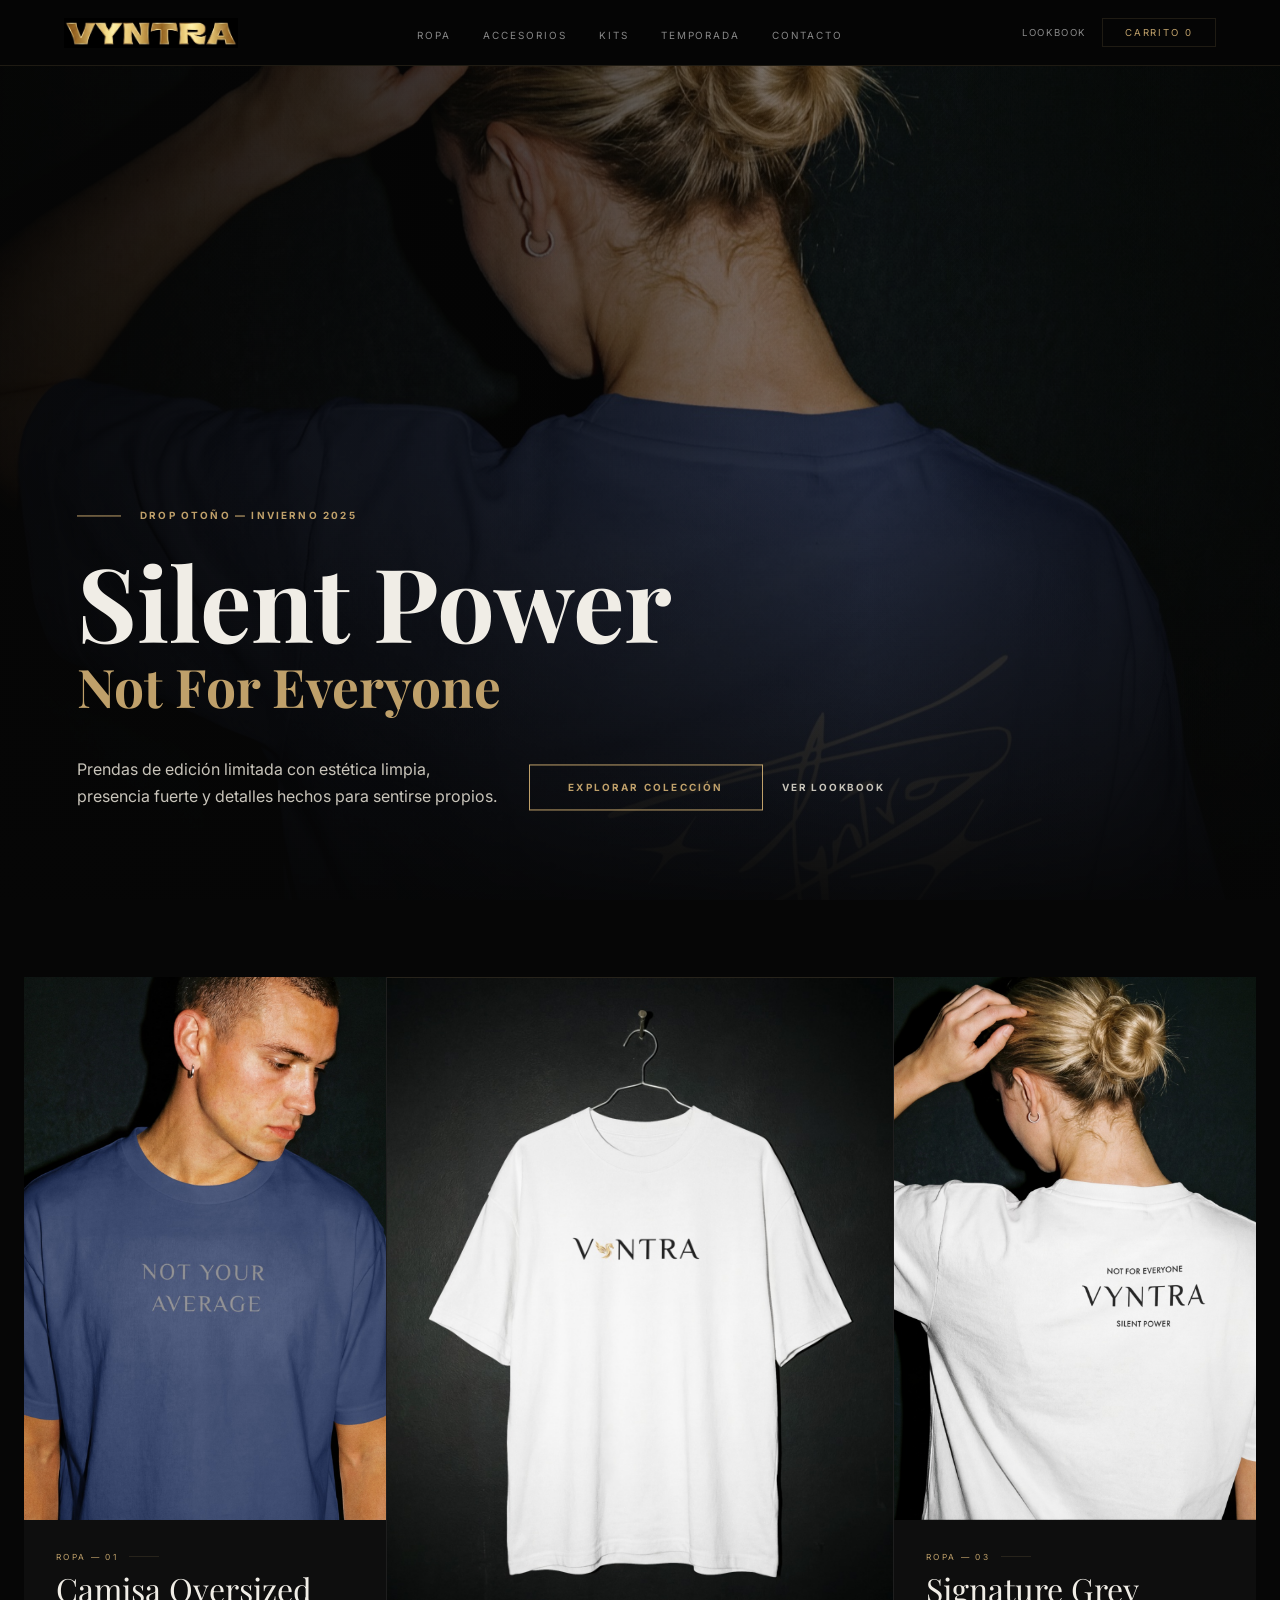
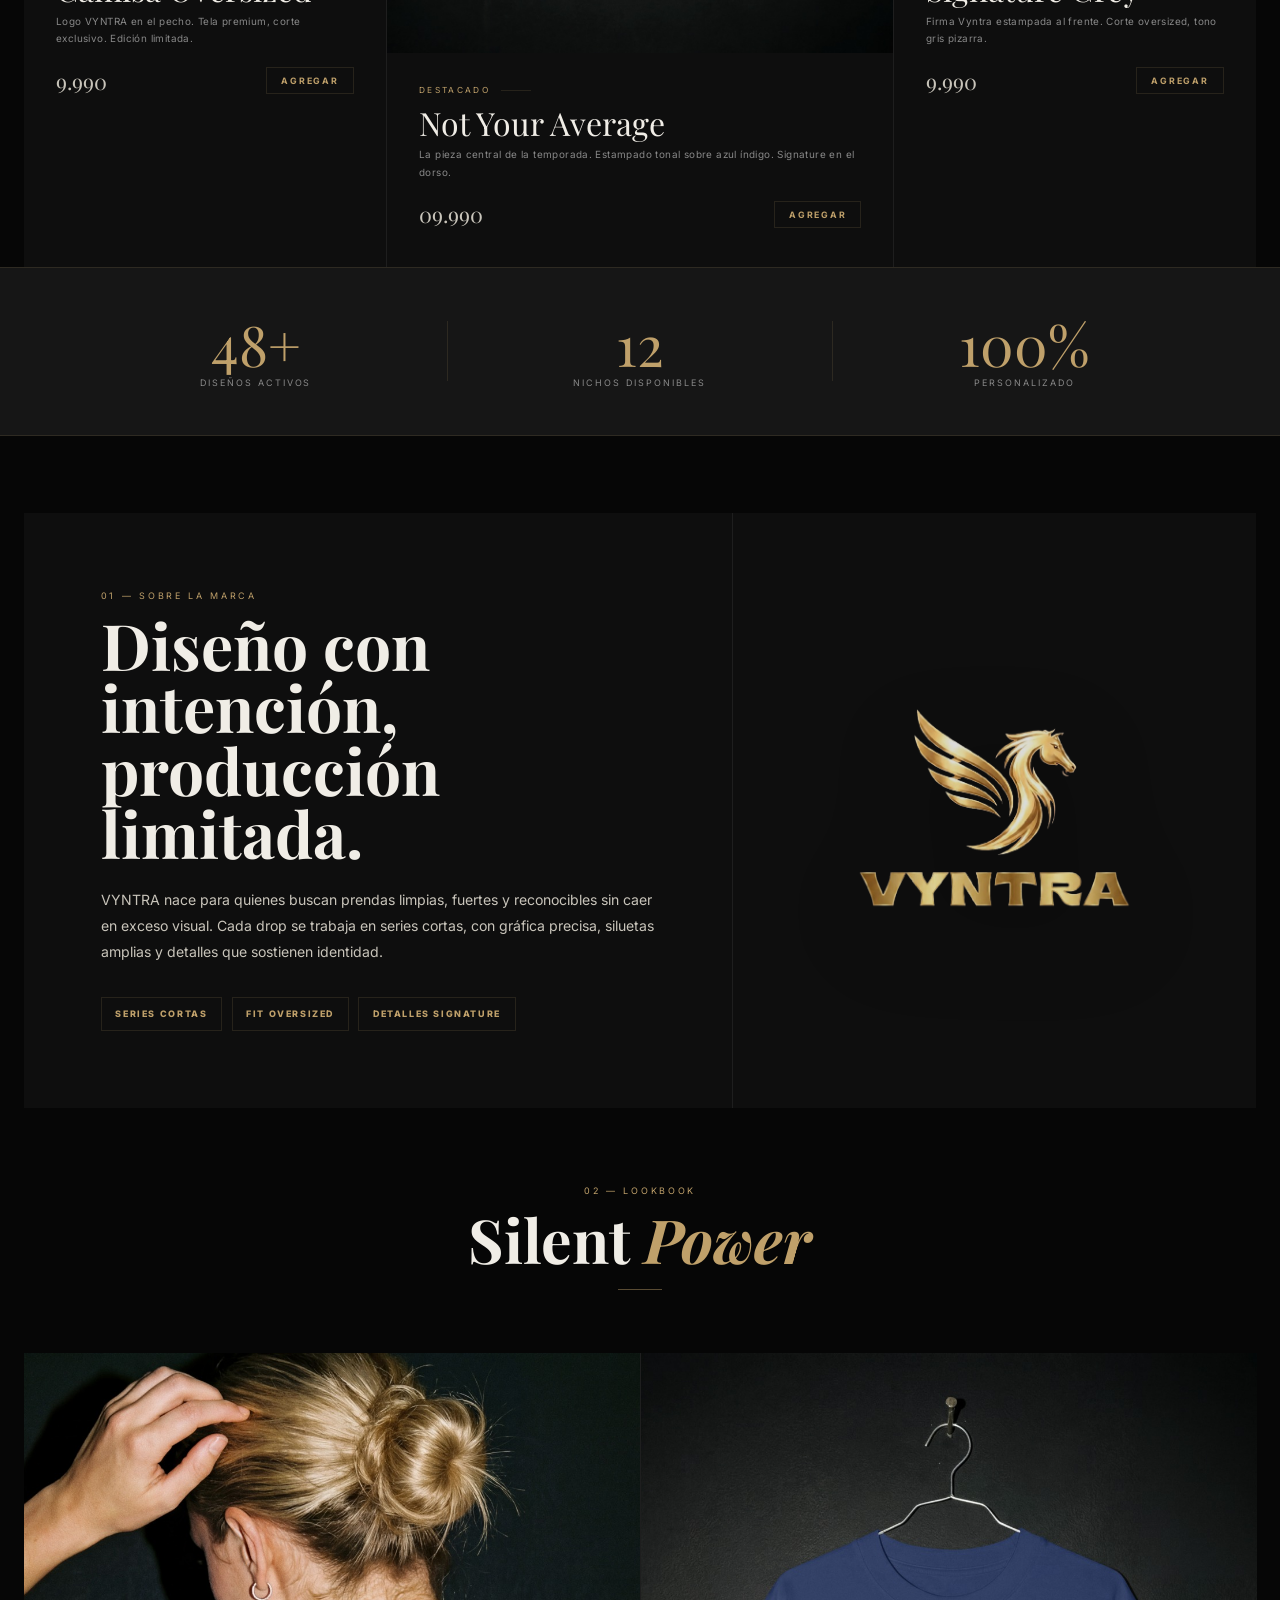
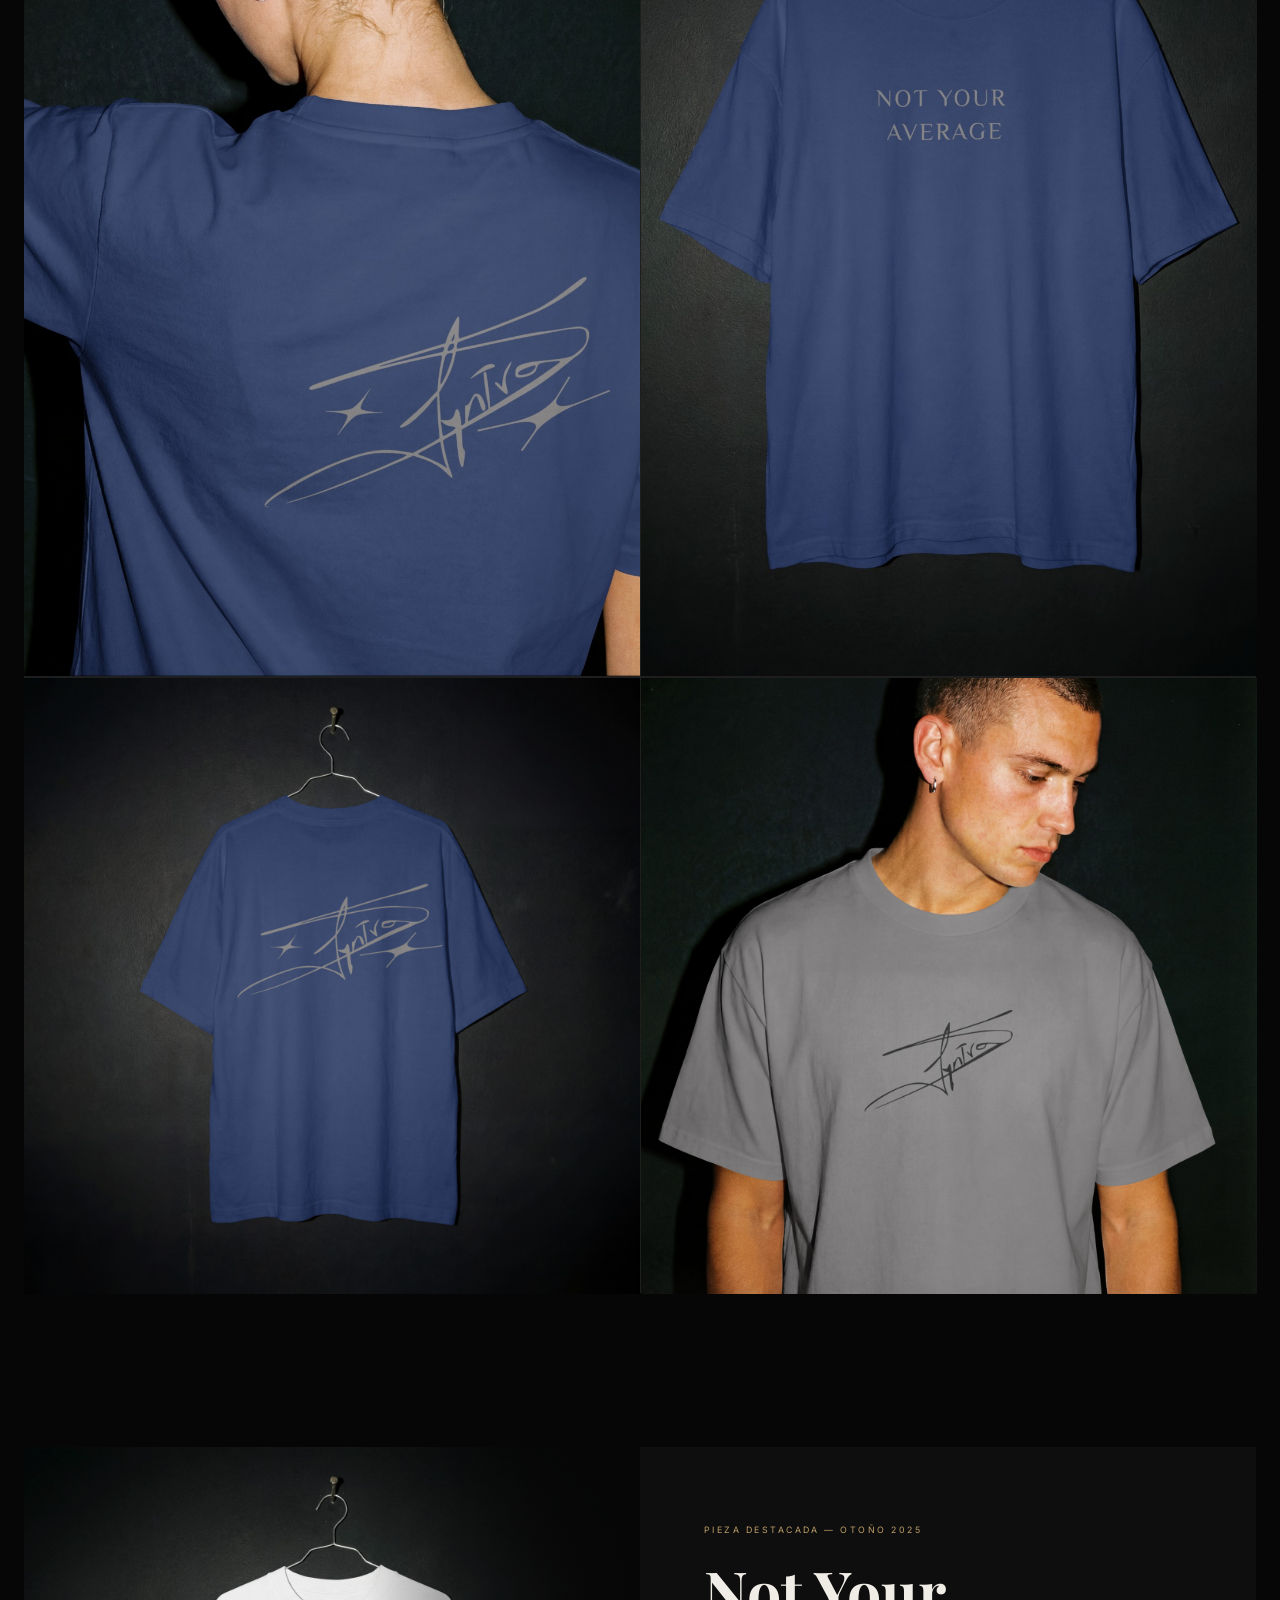
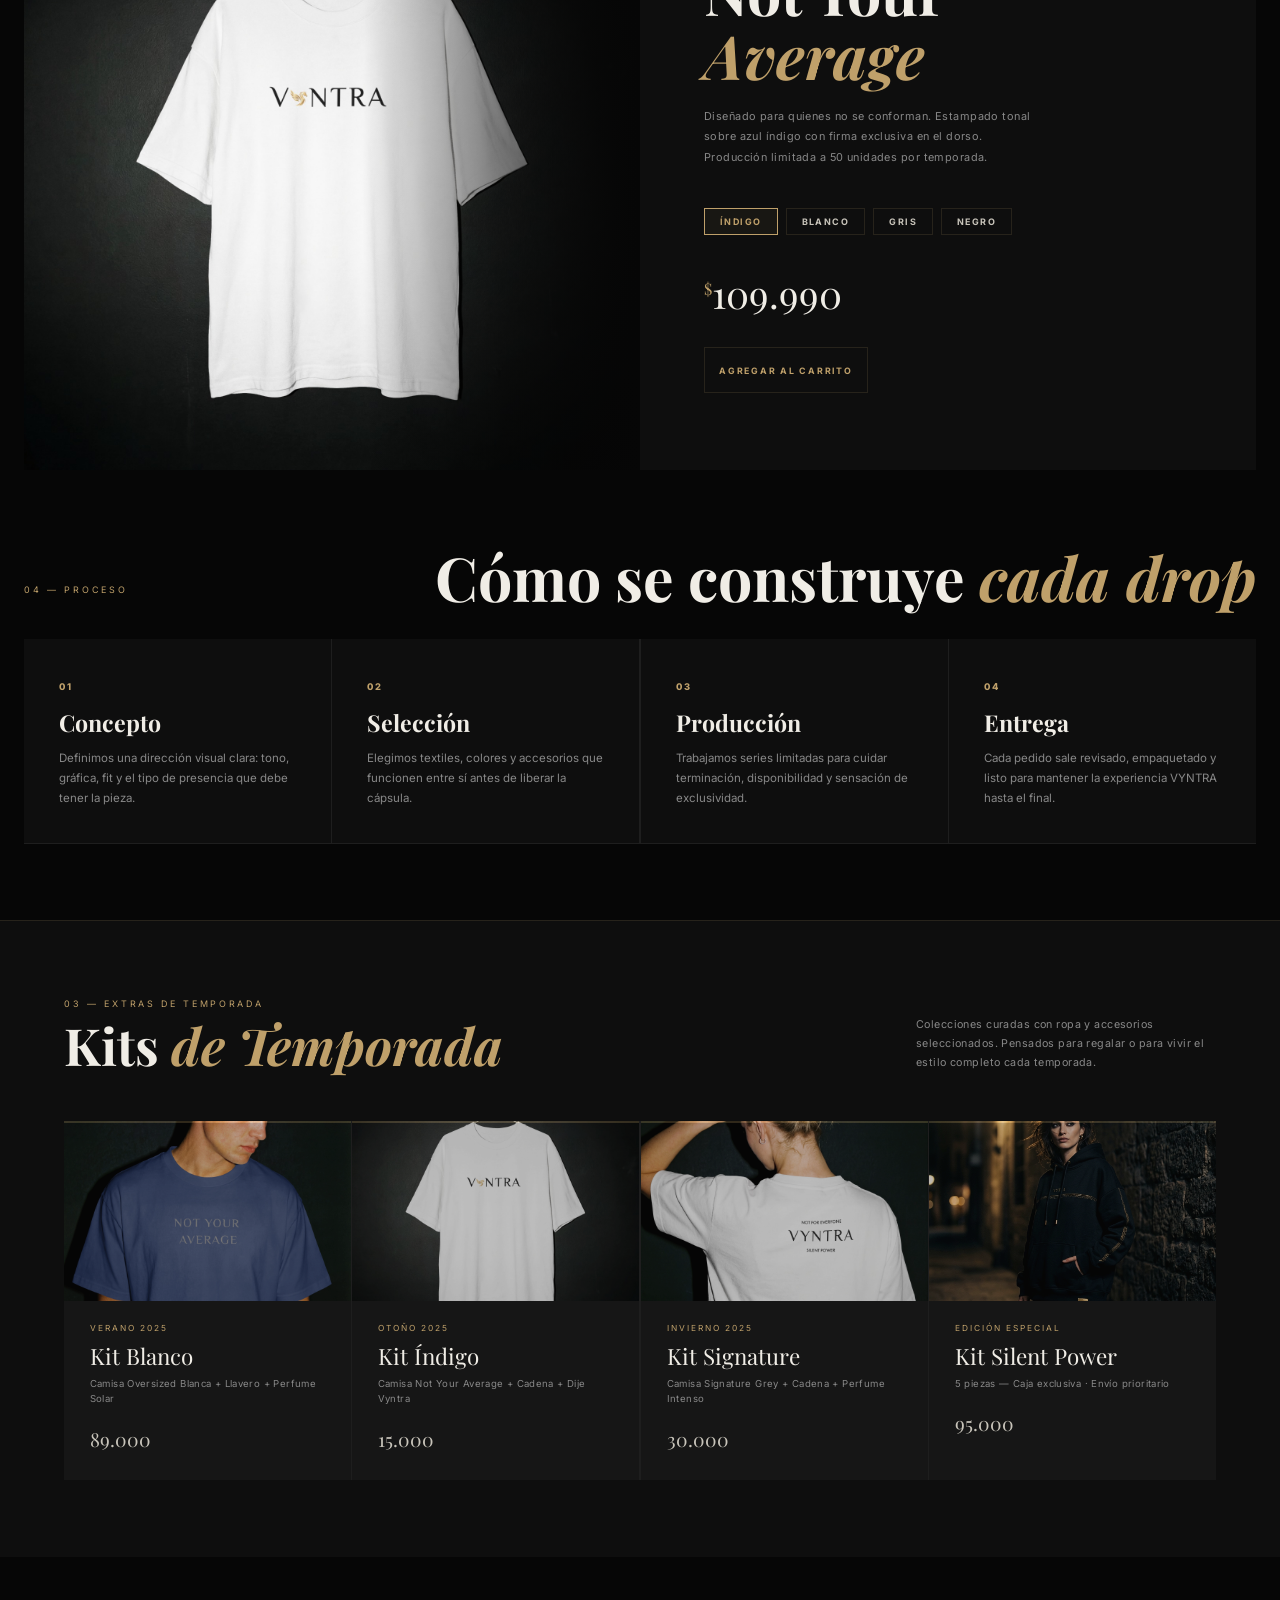
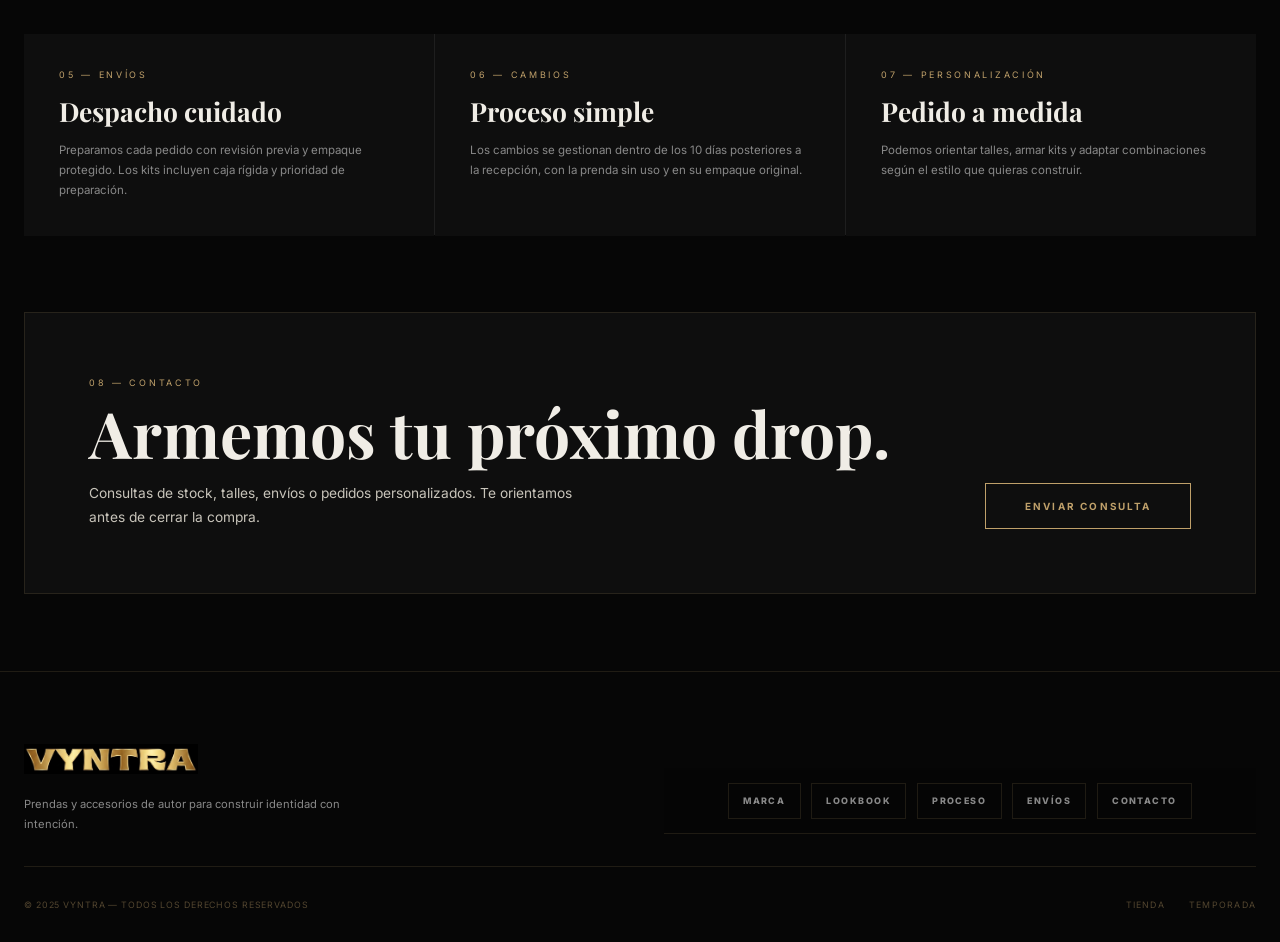
==== index.html @ 156c8008 "Update index.html" ====
<!DOCTYPE html>
<html lang="es">
<head>
<meta charset="UTF-8">
<meta name="viewport" content="width=device-width, initial-scale=1.0">
<title>VYNTRA — Silent Power</title>
<link href="https://fonts.googleapis.com/css2?family=Inter:wght@400;500;600;700;800&family=Playfair+Display:wght@600;700;800&display=swap" rel="stylesheet">
<link rel="stylesheet" href="css/vyntra_noir.css">
</head>
<body>

<nav>
  <a class="logo-wrap" href="index.html" aria-label="Inicio VYNTRA">
    <img class="logo-img" src="images/logoprincipaltexto.png" alt="VYNTRA">
  </a>
  <ul class="nav-center">
    <li><a href="ropa.html">Ropa</a></li>
    <li><a href="accesorios.html">Accesorios</a></li>
    <li><a href="kits.html">Kits</a></li>
    <li><a href="temporada.html">Temporada</a></li>
    <li><a href="contacto.html">Contacto</a></li>
  </ul>
  <div class="nav-end">
    <a class="nav-icon" href="temporada.html#lookbook">Lookbook</a>
    <button class="nav-cta" type="button">Carrito <span class="cart-count">0</span></button>
    <button class="nav-ham" type="button" aria-label="Abrir menú" aria-controls="menu-mobile" aria-expanded="false">☰</button>
  </div>
</nav>
<div class="mob" id="menu-mobile">
  <a href="ropa.html">Ropa</a><a href="accesorios.html">Accesorios</a><a href="kits.html">Kits</a><a href="temporada.html">Temporada</a><a href="contacto.html">Contacto</a>
</div>

<!-- HERO -->
<section class="hero">
  <div class="hero-bg">
    <img src="images/WhatsApp Image 2026-05-29 at 10.07.06 (1).jpeg" alt="Remera VYNTRA Silent Power">
  </div>
  <div class="hero-content">
    <div class="hero-eyebrow">
      <div class="eyebrow-line"></div>
      <span class="eyebrow-text">Drop Otoño — Invierno 2025</span>
    </div>
    <h1 class="hero-h1">
      <span>Silent Power</span>
      <span class="gold">Not For Everyone</span>
    </h1>
    <div class="hero-row">
      <p class="hero-desc">Prendas de edición limitada con estética limpia, presencia fuerte y detalles hechos para sentirse propios.</p>
      <div class="hero-actions">
        <a class="btn-outline-g" href="ropa.html">Explorar colección</a>
        <a class="btn-ghost" href="temporada.html#lookbook">Ver lookbook</a>
      </div>
    </div>
  </div>
</section>

<!-- PRODUCTS -->
<div class="product-row" id="ropa">
  <div class="prod">
    <div class="prod-img"><img src="images/WhatsApp Image 2026-05-29 at 10.07.05.jpeg" alt="Camisa Oversized Blanca"></div>
    <div class="prod-body">
      <div class="prod-tag">Ropa — 01</div>
      <div class="prod-name">Camisa Oversized</div>
      <div class="prod-desc">Logo VYNTRA en el pecho. Tela premium, corte exclusivo. Edición limitada.</div>
      <div class="prod-bottom">
        <span class="prod-price">9.990</span>
        <button class="prod-add" type="button">Agregar</button>
      </div>
    </div>
  </div>
  <div class="prod prod-feat">
    <div class="prod-img"><img src="images/WhatsApp Image 2026-05-29 at 10.07.05 (1).jpeg" alt="Not Your Average"></div>
    <div class="prod-body">
      <div class="prod-tag">Destacado</div>
      <div class="prod-name">Not Your Average</div>
      <div class="prod-desc">La pieza central de la temporada. Estampado tonal sobre azul índigo. Signature en el dorso.</div>
      <div class="prod-bottom">
        <span class="prod-price">09.990</span>
        <button class="prod-add" type="button">Agregar</button>
      </div>
    </div>
  </div>
  <div class="prod">
    <div class="prod-img"><img src="images/WhatsApp Image 2026-05-29 at 10.07.06.jpeg" alt="Signature Grey"></div>
    <div class="prod-body">
      <div class="prod-tag">Ropa — 03</div>
      <div class="prod-name">Signature Grey</div>
      <div class="prod-desc">Firma Vyntra estampada al frente. Corte oversized, tono gris pizarra.</div>
      <div class="prod-bottom">
        <span class="prod-price">9.990</span>
        <button class="prod-add" type="button">Agregar</button>
      </div>
    </div>
  </div>
</div>

<!-- STATS STRIP -->
<div class="strip">
  <div class="strip-item">
    <span class="strip-num">48+</span>
    <span class="strip-lbl">Diseños activos</span>
  </div>
  <div class="strip-div"></div>
  <div class="strip-item">
    <span class="strip-num">12</span>
    <span class="strip-lbl">Nichos disponibles</span>
  </div>
  <div class="strip-div"></div>
  <div class="strip-item">
    <span class="strip-num">100%</span>
    <span class="strip-lbl">Personalizado</span>
  </div>
</div>

<!-- BRAND STORY -->
<section class="brand-section" id="sobre">
  <div class="brand-copy">
    <span class="sec-tag">01 — Sobre la marca</span>
    <h2 class="brand-title">Diseño con intención, producción limitada.</h2>
    <p>VYNTRA nace para quienes buscan prendas limpias, fuertes y reconocibles sin caer en exceso visual. Cada drop se trabaja en series cortas, con gráfica precisa, siluetas amplias y detalles que sostienen identidad.</p>
    <div class="brand-points">
      <span>Series cortas</span>
      <span>Fit oversized</span>
      <span>Detalles signature</span>
    </div>
  </div>
  <div class="brand-image">
    <img src="images/logoprincipal.png" alt="Emblema VYNTRA">
  </div>
</section>

<!-- LOOKBOOK -->
<section class="lookbook" id="lookbook">
  <div class="sec-head">
    <span class="sec-tag">02 — Lookbook</span>
    <h2 class="sec-h2">Silent <em>Power</em></h2>
    <div class="sec-rule"></div>
  </div>
  <div class="lookbook-grid">
    <div class="lb-card tall">
      <img src="images/WhatsApp Image 2026-05-29 at 10.07.06 (1).jpeg" alt="Not Your Average lifestyle">
      <div class="lb-overlay"></div>
      <div class="lb-label"><span class="lb-label-text">Not Your Average</span></div>
    </div>
    <div class="lb-card tall">
      <img src="images/WhatsApp Image 2026-05-29 at 10.07.06 (2).jpeg" alt="Signature back">
      <div class="lb-overlay"></div>
      <div class="lb-label"><span class="lb-label-text">Signature Back</span></div>
    </div>
    <div class="lb-card square">
      <img src="images/WhatsApp Image 2026-05-29 at 10.07.06 (3).jpeg" alt="VYNTRA Silent Power">
      <div class="lb-overlay"></div>
      <div class="lb-label"><span class="lb-label-text">VYNTRA — Not For Everyone</span></div>
    </div>
    <div class="lb-card square">
      <img src="images/WhatsApp Image 2026-05-29 at 10.07.07.jpeg" alt="Signature hanger">
      <div class="lb-overlay"></div>
      <div class="lb-label"><span class="lb-label-text">Signature Drop</span></div>
    </div>
  </div>
</section>

<!-- EDITORIAL / FEATURED -->
<section class="editorial" id="destacado">
  <div class="editorial-img">
    <img src="images/WhatsApp Image 2026-05-29 at 10.07.05 (1).jpeg" alt="Not Your Average">
  </div>
  <div class="editorial-info">
    <div class="ed-overline">Pieza Destacada — Otoño 2025</div>
    <h2 class="ed-h2">Not Your<em>Average</em></h2>
    <p class="ed-body">Diseñado para quienes no se conforman. Estampado tonal sobre azul índigo con firma exclusiva en el dorso. Producción limitada a 50 unidades por temporada.</p>
    <div class="ed-options">
      <button class="ed-opt active" type="button">Índigo</button>
      <button class="ed-opt" type="button">Blanco</button>
      <button class="ed-opt" type="button">Gris</button>
      <button class="ed-opt" type="button">Negro</button>
    </div>
    <div class="ed-price"><sup>$</sup>109.990</div>
    <div style="display:flex;gap:1rem;flex-wrap:wrap;">
      <button class="btn-outline-g prod-add" type="button">Agregar al carrito</button>
    </div>
  </div>
</section>

<!-- PROCESS -->
<section class="process-section" id="proceso">
  <div class="process-head">
    <span class="sec-tag">04 — Proceso</span>
    <h2 class="sec-h2">Cómo se construye <em>cada drop</em></h2>
  </div>
  <div class="process-grid">
    <article>
      <span>01</span>
      <h3>Concepto</h3>
      <p>Definimos una dirección visual clara: tono, gráfica, fit y el tipo de presencia que debe tener la pieza.</p>
    </article>
    <article>
      <span>02</span>
      <h3>Selección</h3>
      <p>Elegimos textiles, colores y accesorios que funcionen entre sí antes de liberar la cápsula.</p>
    </article>
    <article>
      <span>03</span>
      <h3>Producción</h3>
      <p>Trabajamos series limitadas para cuidar terminación, disponibilidad y sensación de exclusividad.</p>
    </article>
    <article>
      <span>04</span>
      <h3>Entrega</h3>
      <p>Cada pedido sale revisado, empaquetado y listo para mantener la experiencia VYNTRA hasta el final.</p>
    </article>
  </div>
</section>

<!-- KITS -->
<section class="kits" id="kits">
  <div class="kits-top">
    <div>
      <span class="sec-tag" style="text-align:left;display:block;margin-bottom:.6rem;">03 — Extras de Temporada</span>
      <h2 class="kits-h">Kits <em>de Temporada</em></h2>
    </div>
    <p class="kits-desc">Colecciones curadas con ropa y accesorios seleccionados. Pensados para regalar o para vivir el estilo completo cada temporada.</p>
  </div>
  <div class="kits-grid">
    <div class="kit">
      <div class="kit-bar"></div>
      <div class="kit-img"><img src="images/WhatsApp Image 2026-05-29 at 10.07.05.jpeg" alt="Kit Blanco"></div>
      <div class="kit-body">
        <div class="kit-season">Verano 2025</div>
        <div class="kit-name">Kit Blanco</div>
        <div class="kit-items">Camisa Oversized Blanca + Llavero + Perfume Solar</div>
        <div class="kit-price">89.000</div>
      </div>
    </div>
    <div class="kit">
      <div class="kit-bar"></div>
      <div class="kit-img"><img src="images/WhatsApp Image 2026-05-29 at 10.07.05 (1).jpeg" alt="Kit Índigo"></div>
      <div class="kit-body">
        <div class="kit-season">Otoño 2025</div>
        <div class="kit-name">Kit Índigo</div>
        <div class="kit-items">Camisa Not Your Average + Cadena + Dije Vyntra</div>
        <div class="kit-price">15.000</div>
      </div>
    </div>
    <div class="kit">
      <div class="kit-bar"></div>
      <div class="kit-img"><img src="images/WhatsApp Image 2026-05-29 at 10.07.06.jpeg" alt="Kit Grey"></div>
      <div class="kit-body">
        <div class="kit-season">Invierno 2025</div>
        <div class="kit-name">Kit Signature</div>
        <div class="kit-items">Camisa Signature Grey + Cadena + Perfume Intenso</div>
        <div class="kit-price">30.000</div>
      </div>
    </div>
    <div class="kit">
      <div class="kit-bar"></div>
      <div class="kit-img"><img src="images/vytra_hero.png" alt="Kit Dark"></div>
      <div class="kit-body">
        <div class="kit-season">Edición Especial</div>
        <div class="kit-name">Kit Silent Power</div>
        <div class="kit-items">5 piezas — Caja exclusiva · Envío prioritario</div>
        <div class="kit-price">95.000</div>
      </div>
    </div>
  </div>
</section>

<!-- SERVICES -->
<section class="service-section" id="envios">
  <div class="service-card">
    <span class="sec-tag">05 — Envíos</span>
    <h3>Despacho cuidado</h3>
    <p>Preparamos cada pedido con revisión previa y empaque protegido. Los kits incluyen caja rígida y prioridad de preparación.</p>
  </div>
  <div class="service-card" id="devoluciones">
    <span class="sec-tag">06 — Cambios</span>
    <h3>Proceso simple</h3>
    <p>Los cambios se gestionan dentro de los 10 días posteriores a la recepción, con la prenda sin uso y en su empaque original.</p>
  </div>
  <div class="service-card">
    <span class="sec-tag">07 — Personalización</span>
    <h3>Pedido a medida</h3>
    <p>Podemos orientar talles, armar kits y adaptar combinaciones según el estilo que quieras construir.</p>
  </div>
</section>

<!-- CONTACT CTA -->
<section class="contact-band" id="contacto">
  <div>
    <span class="sec-tag">08 — Contacto</span>
    <h2>Armemos tu próximo drop.</h2>
    <p>Consultas de stock, talles, envíos o pedidos personalizados. Te orientamos antes de cerrar la compra.</p>
  </div>
  <a class="btn-outline-g" href="contacto.html">Enviar consulta</a>
</section>

<footer>
  <div class="foot-main">
    <div class="foot-brand">
      <span class="foot-brand-logo"><img src="images/logoprincipaltexto.png" alt="VYNTRA"></span>
      <p class="foot-desc">Prendas y accesorios de autor para construir identidad con intención.</p>
    </div>
    <nav class="foot-nav" aria-label="Secciones del sitio">
      <a href="#sobre">Marca</a>
      <a href="#lookbook">Lookbook</a>
      <a href="#proceso">Proceso</a>
      <a href="#envios">Envíos</a>
      <a href="#contacto">Contacto</a>
    </nav>
  </div>
  <div class="foot-bottom">
    <span class="foot-copy">© 2025 VYNTRA — Todos los derechos reservados</span>
    <div class="foot-soc"><a href="ropa.html">Tienda</a><a href="temporada.html">Temporada</a></div>
  </div>
</footer>
<script src="js/vyntra_noir.js"></script>
</body>
</html>
---- css/vyntra_noir.css ----
* {
  margin: 0;
  padding: 0;
  box-sizing: border-box;
}

:root {
  --g: #BFA06A;
  --g2: #E2CFA0;
  --g3: rgba(191, 160, 106, 0.14);
  --g4: rgba(191, 160, 106, 0.06);
  --b: #060606;
  --b2: #0E0E0E;
  --b3: #161616;
  --b4: #1E1E1E;
  --w: #F0EDE6;
  --w2: #C8C4BA;
  --d: #333;
  --d2: #555;
  --d3: #888;
}

html {
  scroll-behavior: smooth;
}

section[id],
div[id] {
  scroll-margin-top: 86px;
}

body {
  background: var(--b);
  color: var(--w);
  font-family: 'Inter', Arial, sans-serif;
  font-weight: 400;
  overflow-x: hidden;
}

body.modal-open {
  overflow: hidden;
}

.scroll-progress {
  position: fixed;
  top: 0;
  left: 0;
  z-index: 500;
  width: 100%;
  height: 2px;
  background: var(--g);
  transform: scaleX(0);
  transform-origin: left center;
  pointer-events: none;
}

/* NAV */
nav {
  position: sticky;
  top: 0;
  z-index: 200;
  background: rgba(6, 6, 6, 0.97);
  backdrop-filter: blur(16px);
  height: 66px;
  display: flex;
  align-items: center;
  justify-content: space-between;
  padding: 0 clamp(1rem, 5vw, 4rem);
  border-bottom: 1px solid var(--g3);
  gap: 1rem;
}

.logo-wrap {
  display: flex;
  align-items: center;
  text-decoration: none;
}

.logo-img {
  height: 30px;
  width: auto;
}

.nav-center {
  display: flex;
  gap: clamp(1rem, 2.5vw, 2.8rem);
  list-style: none;
}

.nav-center a {
  font-size: 0.62rem;
  letter-spacing: 0.2em;
  text-transform: uppercase;
  color: var(--d3);
  text-decoration: none;
  font-weight: 400;
  transition: color .3s;
  cursor: pointer;
}

.nav-center a:hover {
  color: var(--g);
}

.nav-center a.active {
  color: var(--g);
}

.nav-end {
  display: flex;
  align-items: center;
  gap: 1rem;
}

.nav-icon {
  display: inline-flex;
  align-items: center;
  font-size: 0.6rem;
  letter-spacing: 0.16em;
  text-transform: uppercase;
  color: var(--d3);
  text-decoration: none;
  cursor: pointer;
  transition: color .3s;
  background: none;
  border: none;
  font-family: inherit;
}

.nav-icon:hover {
  color: var(--g);
}

.nav-cta {
  background: none;
  border: 1px solid var(--g3);
  color: var(--g);
  padding: 8px 22px;
  font-size: 0.6rem;
  letter-spacing: 0.2em;
  text-transform: uppercase;
  font-family: inherit;
  cursor: pointer;
  transition: all .3s;
}

.nav-cta:hover {
  background: var(--g);
  color: var(--b);
}

.nav-ham {
  display: none;
  background: none;
  border: none;
  color: var(--g);
  font-size: 1.5rem;
  cursor: pointer;
}

.mob {
  display: none;
  position: fixed;
  top: 66px;
  left: 0;
  right: 0;
  background: var(--b2);
  border-bottom: 1px solid var(--g3);
  z-index: 199;
  padding: 1.5rem 2rem;
  flex-direction: column;
  gap: 1rem;
}

.mob.open {
  display: flex;
}

.mob a {
  color: var(--d3);
  font-size: 0.82rem;
  letter-spacing: 0.15em;
  text-transform: uppercase;
  padding: 0.4rem 0;
  border-bottom: 1px solid var(--b4);
  cursor: pointer;
  text-decoration: none;
  transition: color .3s;
}

.mob a:hover {
  color: var(--g);
}

/* HERO */
.hero {
  position: relative;
  min-height: calc(100vh - 66px);
  display: flex;
  align-items: flex-end;
  overflow: hidden;
  isolation: isolate;
}

.hero-bg {
  position: absolute;
  inset: 0;
}

.hero-bg img {
  width: 100%;
  height: 100%;
  object-fit: cover;
  opacity: 0.84;
  object-position: center 32%;
  transform: translate3d(0, var(--parallax-y, 0), 0) scale(1.04);
  will-change: transform;
}

.hero-bg::after {
  content: '';
  position: absolute;
  inset: 0;
  background:
    linear-gradient(90deg, rgba(6, 6, 6, 0.92) 0%, rgba(6, 6, 6, 0.64) 34%, rgba(6, 6, 6, 0.18) 68%, rgba(6, 6, 6, 0.72) 100%),
    linear-gradient(180deg, rgba(6, 6, 6, 0.2) 0%, rgba(6, 6, 6, 0.18) 48%, rgba(6, 6, 6, 0.92) 100%);
}

.hero-content {
  position: relative;
  z-index: 2;
  width: 100%;
  display: flex;
  flex-direction: column;
  justify-content: flex-end;
  padding: clamp(5rem, 10vh, 7rem) clamp(1.5rem, 6vw, 5rem);
  max-width: 1180px;
  transform: translate3d(0, var(--content-y, 0), 0);
  will-change: transform;
}

.hero-eyebrow {
  display: flex;
  align-items: center;
  gap: 1.2rem;
  margin-bottom: 2rem;
}

.eyebrow-line {
  width: 44px;
  height: 1px;
  background: var(--g);
}

.eyebrow-text {
  font-size: 0.62rem;
  letter-spacing: 0.22em;
  text-transform: uppercase;
  color: var(--g);
  font-weight: 700;
}

.hero-h1 {
  font-family: 'Playfair Display', Georgia, serif;
  font-size: clamp(3rem, 8vw, 7.4rem);
  color: var(--w);
  letter-spacing: 0;
  margin-bottom: 1.5rem;
  line-height: 0.94;
  max-width: 780px;
}

.hero-h1 span {
  display: block;
}

.hero-h1 .gold {
  color: var(--g);
  font-size: 0.52em;
  line-height: 1.15;
  margin-top: .35rem;
}

.hero-row {
  display: flex;
  align-items: flex-end;
  justify-content: flex-start;
  gap: 2rem;
  flex-wrap: wrap;
}

.hero-desc {
  font-size: clamp(0.86rem, 1.4vw, 1rem);
  letter-spacing: 0;
  color: var(--w2);
  line-height: 1.7;
  max-width: 420px;
}

.hero-actions {
  display: flex;
  align-items: center;
  padding-top: 1.5rem;
  gap: 1.2rem;
  flex-wrap: wrap;
}

.btn-outline-g {
  display: inline-flex;
  align-items: center;
  justify-content: center;
  border: 1px solid var(--g);
  color: var(--g);
  background: none;
  padding: 14px clamp(20px, 3vw, 42px);
  font-size: 0.62rem;
  letter-spacing: 0.22em;
  text-transform: uppercase;
  font-family: inherit;
  font-weight: 700;
  cursor: pointer;
  transition: all .3s;
  text-decoration: none;
  min-height: 46px;
}

.btn-outline-g:hover {
  background: var(--g);
  color: var(--b);
}

.btn-ghost {
  display: inline-flex;
  align-items: center;
  min-height: 46px;
  color: var(--w2);
  font-size: 0.62rem;
  letter-spacing: 0.18em;
  text-transform: uppercase;
  text-decoration: none;
  font-weight: 700;
  transition: color .3s;
}

.btn-ghost:hover {
  color: var(--g);
}

.hero-scroll {
  font-size: 0.55rem;
  letter-spacing: 0.22em;
  text-transform: uppercase;
  color: var(--d2);
  display: flex;
  align-items: center;
  gap: .8rem;
}

.hero-scroll::before {
  content: '';
  display: block;
  width: 1px;
  height: 38px;
  background: var(--d);
  animation: scrollAnim 2s ease-in-out infinite;
}

@keyframes scrollAnim {

  0%,
  100% {
    opacity: .3;
    transform: scaleY(1);
  }

  50% {
    opacity: 1;
    transform: scaleY(1.3);
    transform-origin: top;
  }
}

/* PRODUCT ROW */
.product-row {
  display: grid;
  grid-template-columns: 1fr 1.4fr 1fr;
  gap: 1px;
  background: var(--b4);
  max-width: 1300px;
  margin: clamp(3rem, 6vw, 5rem) auto 0;
  width: calc(100% - 3rem);
}

.prod {
  background: var(--b2);
  overflow: hidden;
  cursor: pointer;
  transition: background .4s;
}

.prod:hover {
  background: var(--b3);
}

.prod-img {
  width: 100%;
  aspect-ratio: 2/3;
  overflow: hidden;
  position: relative;
  cursor: pointer;
}

.prod-img img {
  width: 100%;
  height: 100%;
  object-fit: cover;
  object-position: center;
  transition: transform .7s;
}

.prod-img::after,
.catalog-img::after,
.kit-img::after {
  content: 'Ver detalle';
  position: absolute;
  left: 1rem;
  bottom: 1rem;
  border: 1px solid rgba(191, 160, 106, .45);
  background: rgba(6, 6, 6, .72);
  color: var(--g);
  padding: .55rem .75rem;
  font-size: .52rem;
  letter-spacing: .16em;
  text-transform: uppercase;
  font-weight: 800;
  opacity: 0;
  transform: translateY(6px);
  transition: opacity .3s, transform .3s;
  pointer-events: none;
}

.prod-img:hover::after,
.catalog-img:hover::after,
.kit-img:hover::after {
  opacity: 1;
  transform: translateY(0);
}

.prod:hover .prod-img img {
  transform: scale(1.05);
}

.prod-body {
  padding: clamp(1.2rem, 3vw, 2rem) clamp(1.2rem, 3vw, 2rem) clamp(1.5rem, 3vw, 2.5rem);
}

.prod-tag {
  font-size: 0.52rem;
  letter-spacing: 0.28em;
  text-transform: uppercase;
  color: var(--g);
  display: flex;
  align-items: center;
  gap: .7rem;
  margin-bottom: .6rem;
}

.prod-tag::after {
  content: '';
  flex: 1;
  height: 1px;
  background: var(--g3);
  max-width: 30px;
}

.prod-name {
  font-family: 'Playfair Display', Georgia, serif;
  font-size: clamp(1.4rem, 3vw, 2rem);
  color: var(--w);
  line-height: 1.1;
  margin-bottom: .4rem;
}

.prod-desc {
  font-size: 0.62rem;
  color: var(--d3);
  line-height: 1.75;
  letter-spacing: .04em;
  margin-bottom: 1.2rem;
}

.prod-bottom {
  display: flex;
  align-items: center;
  justify-content: space-between;
}

.prod-price {
  font-family: 'Playfair Display', Georgia, serif;
  font-size: 1.35rem;
  color: var(--w2);
}

.prod-add {
  font-size: 0.55rem;
  letter-spacing: 0.2em;
  text-transform: uppercase;
  color: var(--g);
  cursor: pointer;
  border: 1px solid var(--g3);
  padding: 7px 14px;
  background: none;
  font-family: inherit;
  font-weight: 700;
  transition: all .3s;
}

.prod-add:hover {
  border-color: var(--g);
  background: var(--g4);
}

.prod-feat {
  border-top: 1px solid var(--g3);
}

.prod-feat .prod-img {
  aspect-ratio: 3/4;
}

/* DIVIDER STRIP */
.strip {
  background: var(--b3);
  border-top: 1px solid var(--g3);
  border-bottom: 1px solid var(--g3);
  padding: clamp(2rem, 4vw, 3rem) clamp(1.5rem, 5vw, 4rem);
  display: grid;
  grid-template-columns: 1fr 1px 1fr 1px 1fr;
  gap: 0;
  align-items: center;
}

.strip-div {
  width: 1px;
  height: clamp(40px, 6vw, 60px);
  background: var(--g3);
  margin: 0 auto;
}

.strip-item {
  text-align: center;
  padding: 0 clamp(1rem, 3vw, 2.5rem);
}

.strip-num {
  font-family: 'Playfair Display', Georgia, serif;
  font-size: clamp(2rem, 5vw, 3.5rem);
  color: var(--g);
  line-height: 1;
  display: block;
}

.strip-lbl {
  font-size: 0.56rem;
  letter-spacing: 0.22em;
  text-transform: uppercase;
  color: var(--d3);
  margin-top: .3rem;
  display: block;
}

/* LOOKBOOK SECTION */
.lookbook {
  max-width: 1300px;
  margin: 0 auto;
  padding: clamp(3rem, 6vw, 5rem) 1.5rem;
  width: 100%;
}

.sec-head {
  text-align: center;
  padding: 0 1rem clamp(2.5rem, 5vw, 4rem);
}

.sec-tag {
  font-size: 0.56rem;
  letter-spacing: 0.3em;
  text-transform: uppercase;
  color: var(--g);
  display: block;
  margin-bottom: .8rem;
}

.sec-h2 {
  font-family: 'Playfair Display', Georgia, serif;
  font-size: clamp(2rem, 5vw, 3.8rem);
  color: var(--w);
  line-height: 1;
}

.sec-h2 em {
  font-style: italic;
  color: var(--g);
}

.sec-rule {
  width: 44px;
  height: 1px;
  background: var(--g);
  margin: 1.2rem auto 0;
  opacity: .45;
}

/* Lookbook grid: 2 tall + 2 short */
.lookbook-grid {
  display: grid;
  grid-template-columns: 1fr 1fr;
  grid-template-rows: auto auto;
  gap: 1px;
  background: var(--b4);
}

.lb-card {
  overflow: hidden;
  cursor: pointer;
  background: var(--b2);
  position: relative;
}

.lb-card img {
  width: 100%;
  height: 100%;
  object-fit: cover;
  object-position: center;
  transition: transform .7s;
  display: block;
}

.lb-card:hover img {
  transform: scale(1.04);
}

.lb-card.tall {
  aspect-ratio: 2/3;
}

.lb-card.square {
  aspect-ratio: 1;
}

.lb-overlay {
  position: absolute;
  inset: 0;
  background: linear-gradient(180deg, transparent 60%, rgba(6, 6, 6, 0.8) 100%);
  opacity: 0;
  transition: opacity .4s;
}

.lb-card:hover .lb-overlay {
  opacity: 1;
}

.lb-label {
  position: absolute;
  bottom: 1.5rem;
  left: 1.5rem;
  opacity: 0;
  transform: translateY(6px);
  transition: all .4s;
}

.lb-card:hover .lb-label {
  opacity: 1;
  transform: translateY(0);
}

.lb-label-text {
  font-size: 0.58rem;
  letter-spacing: .2em;
  text-transform: uppercase;
  color: var(--g);
}

/* EDITORIAL BAND */
.editorial {
  display: grid;
  grid-template-columns: 1fr 1fr;
  min-height: 520px;
  max-width: 1300px;
  margin: clamp(3rem, 6vw, 5rem) auto;
  width: calc(100% - 3rem);
}

.editorial-img {
  position: relative;
  overflow: hidden;
}

.editorial-img img {
  width: 100%;
  height: 100%;
  object-fit: cover;
  display: block;
}

.editorial-img::after {
  content: '';
  position: absolute;
  inset: 0;
  background: linear-gradient(90deg, transparent 55%, var(--b) 100%);
}

.editorial-info {
  background: var(--b2);
  display: flex;
  flex-direction: column;
  justify-content: center;
  padding: clamp(2.5rem, 6vw, 5rem) clamp(2rem, 5vw, 4rem);
}

.ed-overline {
  font-size: 0.55rem;
  letter-spacing: 0.28em;
  text-transform: uppercase;
  color: var(--g);
  margin-bottom: 1.5rem;
}

.ed-h2 {
  font-family: 'Playfair Display', Georgia, serif;
  font-size: clamp(2.2rem, 5vw, 3.8rem);
  color: var(--w);
  line-height: 1.05;
  margin-bottom: 1.2rem;
}

.ed-h2 em {
  font-style: italic;
  display: block;
  color: var(--g);
}

.ed-body {
  font-size: 0.68rem;
  color: var(--d3);
  line-height: 1.9;
  max-width: 340px;
  letter-spacing: .04em;
  margin-bottom: 2.5rem;
}

.ed-options {
  display: flex;
  flex-wrap: wrap;
  gap: .5rem;
  margin-bottom: 2rem;
}

.ed-opt {
  border: 1px solid var(--g3);
  padding: 7px 15px;
  font-size: 0.56rem;
  letter-spacing: .16em;
  text-transform: uppercase;
  color: var(--w2);
  cursor: pointer;
  transition: all .3s;
  background: none;
  font-family: inherit;
  font-weight: 700;
}

.ed-opt:hover,
.ed-opt.active {
  border-color: var(--g);
  color: var(--g);
  background: var(--g4);
}

.ed-price {
  font-family: 'Playfair Display', Georgia, serif;
  font-size: 2.4rem;
  color: var(--w);
  margin-bottom: 1.8rem;
}

.ed-price sup {
  font-size: 1rem;
  color: var(--g);
}

/* KITS */
.kits {
  padding: clamp(3rem, 6vw, 5rem) clamp(1.5rem, 5vw, 4rem);
  background: var(--b2);
  border-top: 1px solid var(--g3);
}

.kits-top {
  display: flex;
  align-items: flex-end;
  justify-content: space-between;
  margin-bottom: 3rem;
  gap: 2rem;
  flex-wrap: wrap;
}

.kits-h {
  font-family: 'Playfair Display', Georgia, serif;
  font-size: clamp(2rem, 4vw, 3.2rem);
  color: var(--w);
  line-height: 1.05;
}

.kits-h em {
  font-style: italic;
  color: var(--g);
}

.kits-desc {
  font-size: 0.67rem;
  color: var(--d3);
  line-height: 1.8;
  max-width: 300px;
  letter-spacing: .04em;
}

.kits-grid {
  display: grid;
  grid-template-columns: repeat(auto-fit, minmax(220px, 1fr));
  gap: 1px;
  background: var(--b4);
}

.kit {
  background: var(--b3);
  overflow: hidden;
  cursor: pointer;
  transition: background .3s;
  position: relative;
}

.kit:hover {
  background: #111;
}

.kit-img {
  width: 100%;
  aspect-ratio: 16/10;
  overflow: hidden;
  position: relative;
  cursor: pointer;
}

.kit-img img {
  width: 100%;
  height: 100%;
  object-fit: cover;
  transition: transform .6s;
  opacity: .75;
}

.kit:hover .kit-img img {
  transform: scale(1.05);
}

.kit-bar {
  position: absolute;
  top: 0;
  left: 0;
  right: 0;
  height: 2px;
  background: var(--g);
}

.kit-body {
  padding: 1.4rem 1.6rem 1.8rem;
}

.kit-season {
  font-size: 0.52rem;
  letter-spacing: .24em;
  text-transform: uppercase;
  color: var(--g);
  margin-bottom: .5rem;
}

.kit-name {
  font-family: 'Playfair Display', Georgia, serif;
  font-size: 1.4rem;
  color: var(--w);
  margin-bottom: .3rem;
}

.kit-items {
  font-size: 0.6rem;
  color: var(--d3);
  line-height: 1.6;
  margin-bottom: 1.2rem;
  letter-spacing: .04em;
}

.kit-price {
  font-family: 'Playfair Display', Georgia, serif;
  font-size: 1.2rem;
  color: var(--w2);
}

/* BRAND / HOME SECTIONS */
.brand-section {
  width: min(100% - 3rem, 1300px);
  margin: clamp(3rem, 6vw, 5rem) auto 0;
  display: grid;
  grid-template-columns: 1.15fr .85fr;
  gap: 1px;
  background: var(--b4);
}

.brand-copy,
.brand-image {
  background: var(--b2);
}

.brand-copy {
  padding: clamp(2.5rem, 6vw, 5rem);
  display: flex;
  flex-direction: column;
  justify-content: center;
}

.brand-title {
  font-family: 'Playfair Display', Georgia, serif;
  font-size: clamp(2.4rem, 5vw, 4.8rem);
  line-height: .98;
  color: var(--w);
  letter-spacing: 0;
  max-width: 720px;
  margin-bottom: 1.4rem;
}

.brand-copy p {
  color: var(--w2);
  line-height: 1.85;
  max-width: 560px;
  font-size: .88rem;
}

.brand-points {
  display: flex;
  flex-wrap: wrap;
  gap: .6rem;
  margin-top: 2rem;
}

.brand-points span {
  border: 1px solid var(--g3);
  color: var(--g);
  padding: .65rem .85rem;
  font-size: .56rem;
  letter-spacing: .18em;
  text-transform: uppercase;
  font-weight: 800;
}

.brand-image {
  min-height: 420px;
  display: flex;
  align-items: center;
  justify-content: center;
  padding: clamp(2rem, 5vw, 4rem);
}

.brand-image img {
  width: min(70%, 360px);
  height: auto;
  opacity: .86;
  filter: drop-shadow(0 24px 50px rgba(0, 0, 0, .45));
}

.process-section {
  width: min(100% - 3rem, 1300px);
  margin: clamp(3rem, 6vw, 5rem) auto;
}

.process-head {
  display: flex;
  justify-content: space-between;
  align-items: end;
  gap: 2rem;
  margin-bottom: 2rem;
  flex-wrap: wrap;
}

.process-grid,
.service-section {
  display: grid;
  gap: 1px;
  background: var(--b4);
}

.process-grid {
  grid-template-columns: repeat(4, 1fr);
}

.process-grid article,
.service-card {
  background: var(--b2);
  padding: clamp(1.4rem, 3vw, 2.2rem);
}

.process-grid span {
  color: var(--g);
  font-size: .58rem;
  letter-spacing: .24em;
  font-weight: 800;
}

.process-grid h3,
.service-card h3,
.contact-band h2 {
  font-family: 'Playfair Display', Georgia, serif;
  color: var(--w);
  letter-spacing: 0;
}

.process-grid h3 {
  font-size: 1.45rem;
  margin: .8rem 0 .6rem;
}

.process-grid p,
.service-card p,
.contact-band p {
  color: var(--d3);
  line-height: 1.75;
  font-size: .72rem;
}

.service-section {
  width: min(100% - 3rem, 1300px);
  margin: clamp(3rem, 6vw, 5rem) auto 0;
  grid-template-columns: repeat(3, 1fr);
}

.service-card h3 {
  font-size: 1.65rem;
  margin: .7rem 0 .7rem;
}

.contact-band {
  width: min(100% - 3rem, 1300px);
  margin: clamp(3rem, 6vw, 5rem) auto;
  background: var(--b2);
  border: 1px solid var(--g3);
  padding: clamp(2rem, 5vw, 4rem);
  display: flex;
  align-items: end;
  justify-content: space-between;
  gap: 2rem;
}

.contact-band h2 {
  font-size: clamp(2rem, 5vw, 4rem);
  line-height: 1;
  margin: .6rem 0 1rem;
}

.contact-band p {
  max-width: 500px;
  color: var(--w2);
  font-size: .86rem;
}

/* INNER PAGES */
.page-hero {
  min-height: 460px;
  position: relative;
  display: flex;
  align-items: flex-end;
  overflow: hidden;
  isolation: isolate;
}

.page-hero-bg {
  position: absolute;
  inset: 0;
}

.page-hero-bg img {
  width: 100%;
  height: 100%;
  object-fit: cover;
  object-position: center;
  opacity: .72;
  transform: translate3d(0, var(--parallax-y, 0), 0) scale(1.04);
  will-change: transform;
}

.page-hero-bg::after {
  content: '';
  position: absolute;
  inset: 0;
  background:
    linear-gradient(90deg, rgba(6, 6, 6, .92) 0%, rgba(6, 6, 6, .6) 42%, rgba(6, 6, 6, .22) 100%),
    linear-gradient(180deg, rgba(6, 6, 6, .2) 0%, rgba(6, 6, 6, .95) 100%);
}

.page-hero-content {
  position: relative;
  z-index: 2;
  width: min(100%, 1300px);
  margin: 0 auto;
  padding: clamp(4rem, 9vw, 6rem) 1.5rem;
  transform: translate3d(0, var(--content-y, 0), 0);
  will-change: transform;
}

.page-hero-content h1,
.page-title {
  font-family: 'Playfair Display', Georgia, serif;
  letter-spacing: 0;
}

.page-hero-content h1 {
  font-size: clamp(3rem, 8vw, 6.8rem);
  line-height: .95;
  color: var(--w);
  margin: .75rem 0 1rem;
}

.page-hero-content p {
  max-width: 520px;
  color: var(--w2);
  font-size: clamp(.9rem, 1.4vw, 1rem);
  line-height: 1.75;
}

.page-shell {
  width: min(100% - 3rem, 1300px);
  margin: 0 auto;
  padding: clamp(3rem, 6vw, 5rem) 0;
}

.page-title {
  font-size: clamp(2rem, 4vw, 3.2rem);
  color: var(--w);
  line-height: 1.05;
}

.catalog-toolbar {
  display: flex;
  justify-content: space-between;
  align-items: flex-end;
  gap: 1.5rem;
  margin-bottom: 2rem;
  flex-wrap: wrap;
}

.pill-row {
  display: flex;
  gap: .5rem;
  flex-wrap: wrap;
}

.pill {
  border: 1px solid var(--g3);
  color: var(--d3);
  background: transparent;
  padding: .55rem .8rem;
  font-size: .56rem;
  letter-spacing: .16em;
  text-transform: uppercase;
  font-weight: 700;
  font-family: inherit;
  cursor: pointer;
  transition: color .3s, border-color .3s, background .3s, transform .3s;
}

.pill:hover,
.pill:focus-visible,
.pill.active {
  color: var(--g);
  border-color: var(--g);
  background: var(--g4);
}

.pill:focus-visible {
  outline: 1px solid var(--g);
  outline-offset: 3px;
}

.pill:active {
  transform: translateY(1px);
}

.catalog-grid {
  display: grid;
  grid-template-columns: repeat(3, minmax(0, 1fr));
  gap: 1px;
  background: var(--b4);
}

.catalog-grid.compact .catalog-img {
  aspect-ratio: 1;
}

.catalog-card {
  background: var(--b2);
  overflow: hidden;
  transition: opacity .28s ease, transform .28s ease;
}

.catalog-card.is-hidden {
  display: none;
}

.catalog-img {
  aspect-ratio: 4 / 5;
  overflow: hidden;
  background: var(--b3);
  position: relative;
  cursor: pointer;
}

.catalog-img img {
  width: 100%;
  height: 100%;
  object-fit: cover;
  display: block;
  transition: transform .7s;
}

.catalog-card:hover .catalog-img img {
  transform: scale(1.04);
}

.catalog-card.filter-enter {
  animation: filterEnter .36s ease both;
}

@keyframes filterEnter {
  from {
    opacity: 0;
    transform: translateY(14px);
  }

  to {
    opacity: 1;
    transform: translateY(0);
  }
}

/* SCROLL MOTION */
.reveal-item {
  opacity: 0;
  transform: translate3d(0, 34px, 0);
  transition: opacity .72s ease, transform .72s cubic-bezier(.2, .7, .15, 1);
  will-change: opacity, transform;
}

.reveal-item.is-visible {
  opacity: 1;
  transform: translate3d(0, 0, 0);
}

.reveal-item.reveal-left {
  transform: translate3d(-34px, 0, 0);
}

.reveal-item.reveal-right {
  transform: translate3d(34px, 0, 0);
}

.reveal-item.reveal-left.is-visible,
.reveal-item.reveal-right.is-visible {
  transform: translate3d(0, 0, 0);
}

@media (prefers-reduced-motion: reduce) {
  html {
    scroll-behavior: auto;
  }

  *,
  *::before,
  *::after {
    animation-duration: .001ms !important;
    animation-iteration-count: 1 !important;
    scroll-behavior: auto !important;
    transition-duration: .001ms !important;
  }

  .reveal-item {
    opacity: 1;
    transform: none;
  }

  .hero-bg img,
  .page-hero-bg img,
  .hero-content,
  .page-hero-content {
    transform: none;
  }
}

.catalog-body {
  padding: clamp(1.1rem, 2.4vw, 1.7rem);
}

.catalog-kicker {
  color: var(--g);
  display: block;
  font-size: .52rem;
  letter-spacing: .22em;
  text-transform: uppercase;
  margin-bottom: .65rem;
  font-weight: 700;
}

.catalog-body h3,
.feature-panel h2,
.feature-panel h3,
.drop-grid h3,
.contact-info h2,
.contact-info h3 {
  font-family: 'Playfair Display', Georgia, serif;
  letter-spacing: 0;
  color: var(--w);
}

.catalog-body h3 {
  font-size: clamp(1.25rem, 2vw, 1.75rem);
  line-height: 1.1;
  margin-bottom: .5rem;
}

.catalog-body p {
  color: var(--d3);
  font-size: .68rem;
  line-height: 1.75;
  min-height: 3.5rem;
}

.catalog-bottom {
  display: flex;
  align-items: center;
  justify-content: space-between;
  gap: 1rem;
  margin-top: 1.2rem;
}

.catalog-bottom span,
.feature-price {
  font-family: 'Playfair Display', Georgia, serif;
  color: var(--w2);
  font-size: 1.35rem;
}

.feature-grid {
  display: grid;
  grid-template-columns: 1.35fr 1fr;
  gap: 1px;
  background: var(--b4);
}

.feature-panel {
  background: var(--b2);
  display: grid;
  grid-template-columns: 170px 1fr;
  gap: 1.2rem;
  padding: clamp(1rem, 2vw, 1.5rem);
  align-items: center;
}

.feature-panel.large {
  grid-row: span 3;
  grid-template-columns: 1fr;
  align-items: end;
  padding: 0;
}

.feature-panel img {
  width: 100%;
  height: 100%;
  min-height: 160px;
  object-fit: cover;
  display: block;
}

.feature-panel.large img {
  min-height: 520px;
}

.feature-panel.large div {
  padding: clamp(1.5rem, 4vw, 2.5rem);
}

.feature-panel h2 {
  font-size: clamp(2rem, 4vw, 3rem);
  line-height: 1;
  margin: .6rem 0 1rem;
}

.feature-panel h3 {
  font-size: 1.35rem;
  margin-bottom: .4rem;
}

.feature-panel p,
.season-story p,
.drop-grid p,
.contact-info p {
  color: var(--d3);
  line-height: 1.75;
  font-size: .72rem;
}

.feature-price {
  margin: 1.4rem 0;
}

.season-story {
  display: grid;
  grid-template-columns: .8fr 1fr;
  gap: clamp(2rem, 5vw, 4rem);
  align-items: start;
}

.season-story p {
  font-size: .9rem;
  color: var(--w2);
}

.page-lookbook {
  padding-top: 0;
}

.drop-grid {
  display: grid;
  grid-template-columns: repeat(3, 1fr);
  gap: 1px;
  background: var(--b4);
}

.drop-grid article {
  background: var(--b2);
  padding: clamp(1.4rem, 3vw, 2.2rem);
}

.drop-grid span {
  color: var(--g);
  font-size: .6rem;
  letter-spacing: .24em;
  font-weight: 800;
}

.drop-grid h3 {
  font-size: 1.7rem;
  margin: .8rem 0 .6rem;
}

.contact-layout {
  display: grid;
  grid-template-columns: 1fr .9fr;
  gap: clamp(2rem, 5vw, 4rem);
  align-items: stretch;
}

.contact-info {
  display: grid;
  gap: 1px;
  background: var(--b4);
}

.contact-info article {
  background: var(--b2);
  padding: clamp(1.4rem, 3vw, 2.2rem);
}

.contact-info h2 {
  font-size: clamp(2rem, 4vw, 3rem);
  line-height: 1;
  margin: .7rem 0 1rem;
}

.contact-info h3 {
  font-size: 1.45rem;
  margin-bottom: .6rem;
}

.contact-form {
  background: var(--b2);
  border: 1px solid var(--g3);
  padding: clamp(1.4rem, 3vw, 2.2rem);
  display: flex;
  flex-direction: column;
  gap: 1rem;
  align-self: stretch;
  min-height: 100%;
}

.contact-form .btn-outline-g {
  margin-top: auto;
}

.contact-form label {
  display: grid;
  gap: .45rem;
  color: var(--g);
  font-size: .58rem;
  letter-spacing: .18em;
  text-transform: uppercase;
  font-weight: 800;
}

.contact-form input,
.contact-form select,
.contact-form textarea {
  width: 100%;
  border: 1px solid var(--g3);
  background: var(--b);
  color: var(--w);
  padding: .9rem 1rem;
  font: inherit;
  font-size: .82rem;
  outline: none;
}

.contact-form textarea {
  resize: vertical;
}

.contact-form input:focus,
.contact-form select:focus,
.contact-form textarea:focus {
  border-color: var(--g);
}

/* PRODUCT MODAL */
.product-modal {
  position: fixed;
  inset: 0;
  z-index: 700;
  display: grid;
  place-items: center;
  padding: 1.5rem;
  opacity: 0;
  pointer-events: none;
  transition: opacity .28s ease;
}

.product-modal.is-open {
  opacity: 1;
  pointer-events: auto;
}

.product-modal-backdrop {
  position: absolute;
  inset: 0;
  background: rgba(0, 0, 0, .78);
  backdrop-filter: blur(10px);
}

.product-modal-panel {
  position: relative;
  z-index: 1;
  width: min(100%, 980px);
  max-height: min(86vh, 760px);
  display: grid;
  grid-template-columns: 1.05fr .95fr;
  background: var(--b2);
  border: 1px solid var(--g3);
  box-shadow: 0 30px 100px rgba(0, 0, 0, .55);
  overflow: hidden;
  transform: translateY(16px) scale(.98);
  transition: transform .28s ease;
}

.product-modal.is-open .product-modal-panel {
  transform: translateY(0) scale(1);
}

.product-modal-image {
  min-height: 480px;
  background: var(--b);
}

.product-modal-image img {
  width: 100%;
  height: 100%;
  object-fit: cover;
  display: block;
}

.product-modal-body {
  padding: clamp(1.6rem, 4vw, 3rem);
  display: flex;
  flex-direction: column;
  justify-content: center;
}

.product-modal-kicker {
  color: var(--g);
  font-size: .58rem;
  letter-spacing: .22em;
  text-transform: uppercase;
  font-weight: 800;
  margin-bottom: 1rem;
}

.product-modal-title {
  font-family: 'Playfair Display', Georgia, serif;
  color: var(--w);
  font-size: clamp(2rem, 4vw, 3.4rem);
  line-height: 1;
  letter-spacing: 0;
  margin-bottom: 1rem;
}

.product-modal-desc {
  color: var(--w2);
  line-height: 1.8;
  font-size: .86rem;
  margin-bottom: 1.5rem;
}

.product-modal-price {
  font-family: 'Playfair Display', Georgia, serif;
  color: var(--g);
  font-size: 1.8rem;
  margin-bottom: 2rem;
}

.product-modal-close {
  position: absolute;
  top: 1rem;
  right: 1rem;
  z-index: 2;
  width: 42px;
  height: 42px;
  display: grid;
  place-items: center;
  border: 1px solid var(--g3);
  background: rgba(6, 6, 6, .72);
  color: var(--g);
  font-size: 1.4rem;
  cursor: pointer;
}

/* FOOTER */
footer {
  background: var(--b);
  border-top: 1px solid var(--g3);
  max-width: 1300px;
  margin: 0 auto;
  padding: clamp(3rem, 6vw, 4.5rem) 1.5rem 2rem;
  width: 100%;
}

.foot-main {
  display: flex;
  align-items: flex-end;
  justify-content: space-between;
  gap: 2rem;
  padding-bottom: 2rem;
  border-bottom: 1px solid var(--g3);
  margin-bottom: 2rem;
}

.foot-grid {
  display: grid;
  grid-template-columns: 1.6fr 1fr 1fr 1fr;
  gap: clamp(2rem, 4vw, 3.5rem);
  padding-bottom: 2.5rem;
  border-bottom: 1px solid var(--g3);
  margin-bottom: 2rem;
}

.foot-brand-logo {
  margin-bottom: 1rem;
  display: block;
}

.foot-brand-logo img {
  height: 30px;
  width: auto;
}

.foot-desc {
  font-size: .70rem;
  color: var(--d3);
  line-height: 1.8;
  max-width: 320px;
}

.foot-nav {
  display: flex;
  align-items: center;
  justify-content: flex-end;
  flex-wrap: wrap;
  gap: .65rem;
}

.foot-nav a {
  border: 1px solid var(--g3);
  color: var(--d3);
  text-decoration: none;
  padding: .7rem .9rem;
  font-size: .56rem;
  letter-spacing: .16em;
  text-transform: uppercase;
  font-weight: 800;
  transition: all .3s;
}

.foot-nav a:hover {
  color: var(--g);
  border-color: var(--g);
  background: var(--g4);
}

.foot-h {
    font-size: 0.80rem;
    letter-spacing: 0.10em;
    text-transform: uppercase;
    color: var(--g);
    margin-bottom: 1.1rem;
    font-weight: 1000;
}

.foot-ul {
  list-style: none;
}

.foot-ul li {
  margin-bottom: .52rem;
}

.foot-ul a {
  font-size: .70rem;
  color: var(--d3);
  text-decoration: none;
  transition: color .3s;
  cursor: pointer;
  letter-spacing: .04em;
}

.foot-ul a:hover {
  color: var(--g);
}

.foot-bottom {
  display: flex;
  justify-content: space-between;
  align-items: center;
  flex-wrap: wrap;
  gap: 1rem;
}

.foot-copy {
  font-size: .55rem;
  letter-spacing: .1em;
  text-transform: uppercase;
  color: #bfa06a69;
}

.foot-soc {
  display: flex;
  gap: 1.5rem;
 
}

.foot-soc a {
  font-size: .55rem;
  letter-spacing: .14em;
  text-transform: uppercase;
  color: #bfa06a69;
  text-decoration: none;
  transition: color .3s;
  cursor: pointer;
}

.foot-soc a:hover {
  color: var(--g);
}

@media(max-width:900px) {
  .nav-center {
    display: none;
  }

  .nav-ham {
    display: block;
  }

  .product-row {
    grid-template-columns: repeat(2, 1fr);
    margin: clamp(2rem, 4vw, 3rem) auto 0;
    width: calc(100% - 2rem);
  }

  .prod-feat {
    border-top: none;
    border-left: none;
    grid-column: span 2;
  }

  .editorial {
    grid-template-columns: 1fr;
    width: calc(100% - 2rem);
  }

  .editorial-img {
    min-height: 320px;
  }

  .strip {
    grid-template-columns: 1fr;
    gap: 1.5rem;
  }

  .strip-div {
    display: none;
  }

  .foot-grid {
    grid-template-columns: 1fr 1fr;
  }

  .brand-section,
  .process-grid,
  .service-section {
    grid-template-columns: 1fr 1fr;
    width: calc(100% - 2rem);
  }

  .brand-copy {
    grid-column: span 2;
  }

  .brand-image {
    grid-column: span 2;
    min-height: 300px;
  }

  .process-head {
    align-items: flex-start;
  }

  .contact-band {
    width: calc(100% - 2rem);
    align-items: flex-start;
    flex-direction: column;
  }

  .foot-main {
    align-items: flex-start;
    flex-direction: column;
  }

  .foot-nav {
    justify-content: flex-start;
  }

  .lookbook-grid {
    grid-template-columns: 1fr 1fr;
  }

  .page-shell {
    width: calc(100% - 2rem);
  }

  .catalog-grid {
    grid-template-columns: repeat(2, minmax(0, 1fr));
  }

  .feature-grid,
  .season-story,
  .contact-layout {
    grid-template-columns: 1fr;
  }

  .feature-panel.large {
    grid-row: auto;
  }

  .feature-panel.large img {
    min-height: 380px;
  }

  .drop-grid {
    grid-template-columns: 1fr;
  }

  .product-modal-panel {
    grid-template-columns: 1fr;
    overflow-y: auto;
  }

  .product-modal-image {
    min-height: 340px;
    max-height: 48vh;
  }
}

@media(max-width:600px) {
  nav {
    padding: 0 1rem;
  }

  .nav-cta {
    padding: 8px 12px;
  }

  .nav-icon {
    display: none;
  }

  .hero {
    min-height: calc(100vh - 66px);
  }

  .hero-bg img {
    object-position: 58% center;
  }

  .hero-bg::after {
    background:
      linear-gradient(180deg, rgba(6, 6, 6, 0.28) 0%, rgba(6, 6, 6, 0.42) 38%, rgba(6, 6, 6, 0.95) 100%),
      linear-gradient(90deg, rgba(6, 6, 6, 0.68) 0%, rgba(6, 6, 6, 0.18) 100%);
  }

  .hero-content {
    padding: 4.5rem 1.25rem 2.5rem;
  }

  .hero-eyebrow {
    margin-bottom: 1.2rem;
  }

  .hero-h1 {
    font-size: clamp(2.7rem, 14vw, 4.5rem);
  }

  .hero-h1 .gold {
    font-size: .5em;
  }

  .hero-desc {
    font-size: .88rem;
  }

  .product-row {
    grid-template-columns: 1fr;
  }

  .prod-feat {
    grid-column: span 1;
  }

  .lookbook-grid {
    grid-template-columns: 1fr;
  }

  .foot-grid {
    grid-template-columns: 1fr;
  }

  .brand-section,
  .process-section,
  .service-section {
    width: calc(100% - 2rem);
  }

  .brand-section,
  .process-grid,
  .service-section {
    grid-template-columns: 1fr;
  }

  .brand-copy,
  .brand-image {
    grid-column: auto;
  }

  .brand-copy {
    padding: 2rem 1.25rem;
  }

  .brand-image {
    min-height: 220px;
  }

  .brand-points {
    flex-direction: column;
    align-items: flex-start;
  }

  .process-grid article,
  .service-card {
    padding: 1.35rem;
  }

  .contact-band {
    padding: 1.5rem;
  }

  .foot-nav {
    display: grid;
    grid-template-columns: 1fr 1fr;
    width: 100%;
  }

  .foot-nav a {
    text-align: center;
  }

  .hero-actions {
    align-items: flex-start;
  }

  .hero-row {
    flex-direction: column;
  }

  .page-hero {
    min-height: 420px;
  }

  .page-hero-content {
    padding: 3.5rem 1.25rem 2.5rem;
  }

  .page-hero-content h1 {
    font-size: clamp(2.6rem, 14vw, 4.6rem);
  }

  .catalog-toolbar {
    align-items: flex-start;
  }

  .catalog-grid {
    grid-template-columns: 1fr;
  }

  .catalog-body p {
    min-height: auto;
  }

  .feature-panel,
  .feature-panel.large {
    grid-template-columns: 1fr;
  }

  .feature-panel img,
  .feature-panel.large img {
    min-height: 260px;
    aspect-ratio: 4 / 3;
  }

  .contact-form {
    padding: 1.25rem;
  }

  .product-modal {
    padding: .9rem;
  }

  .product-modal-image {
    min-height: 260px;
  }

  .product-modal-body {
    padding: 1.35rem;
  }

  .product-modal-close {
    top: .7rem;
    right: .7rem;
  }
}
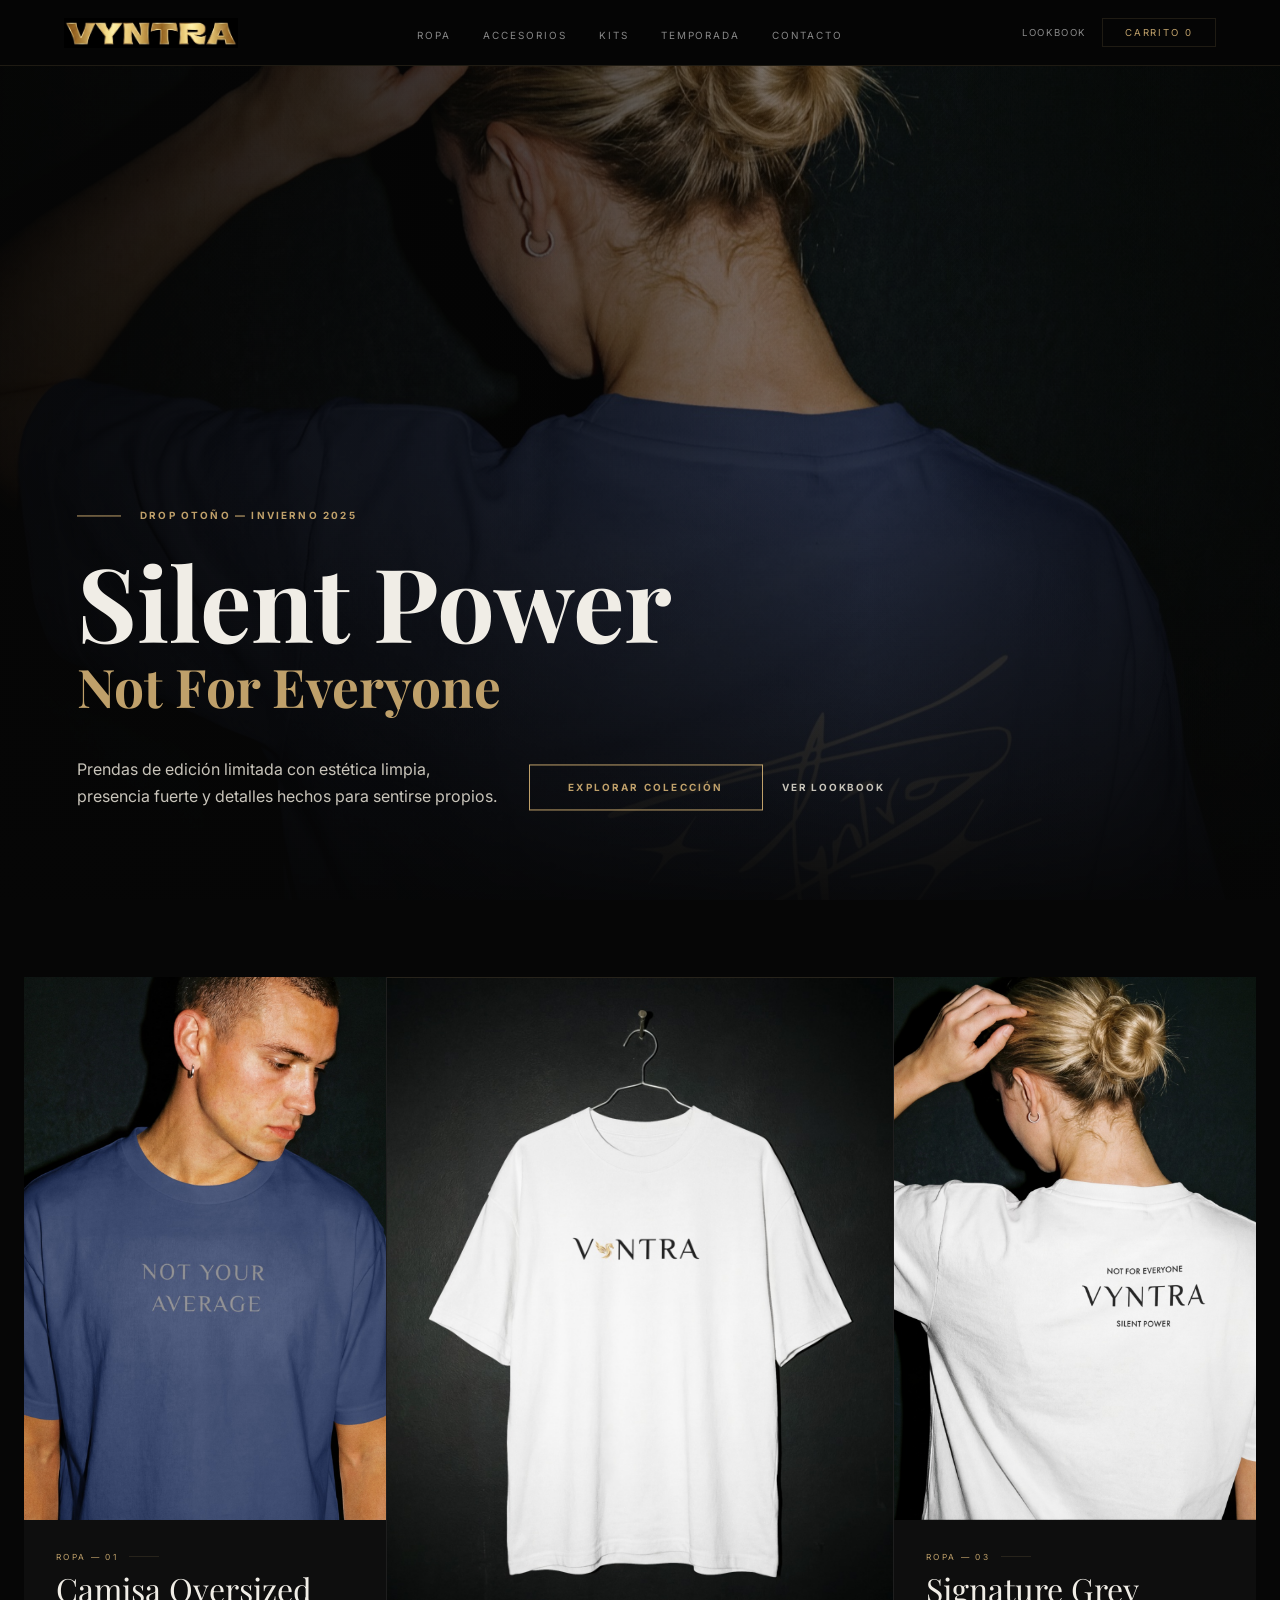
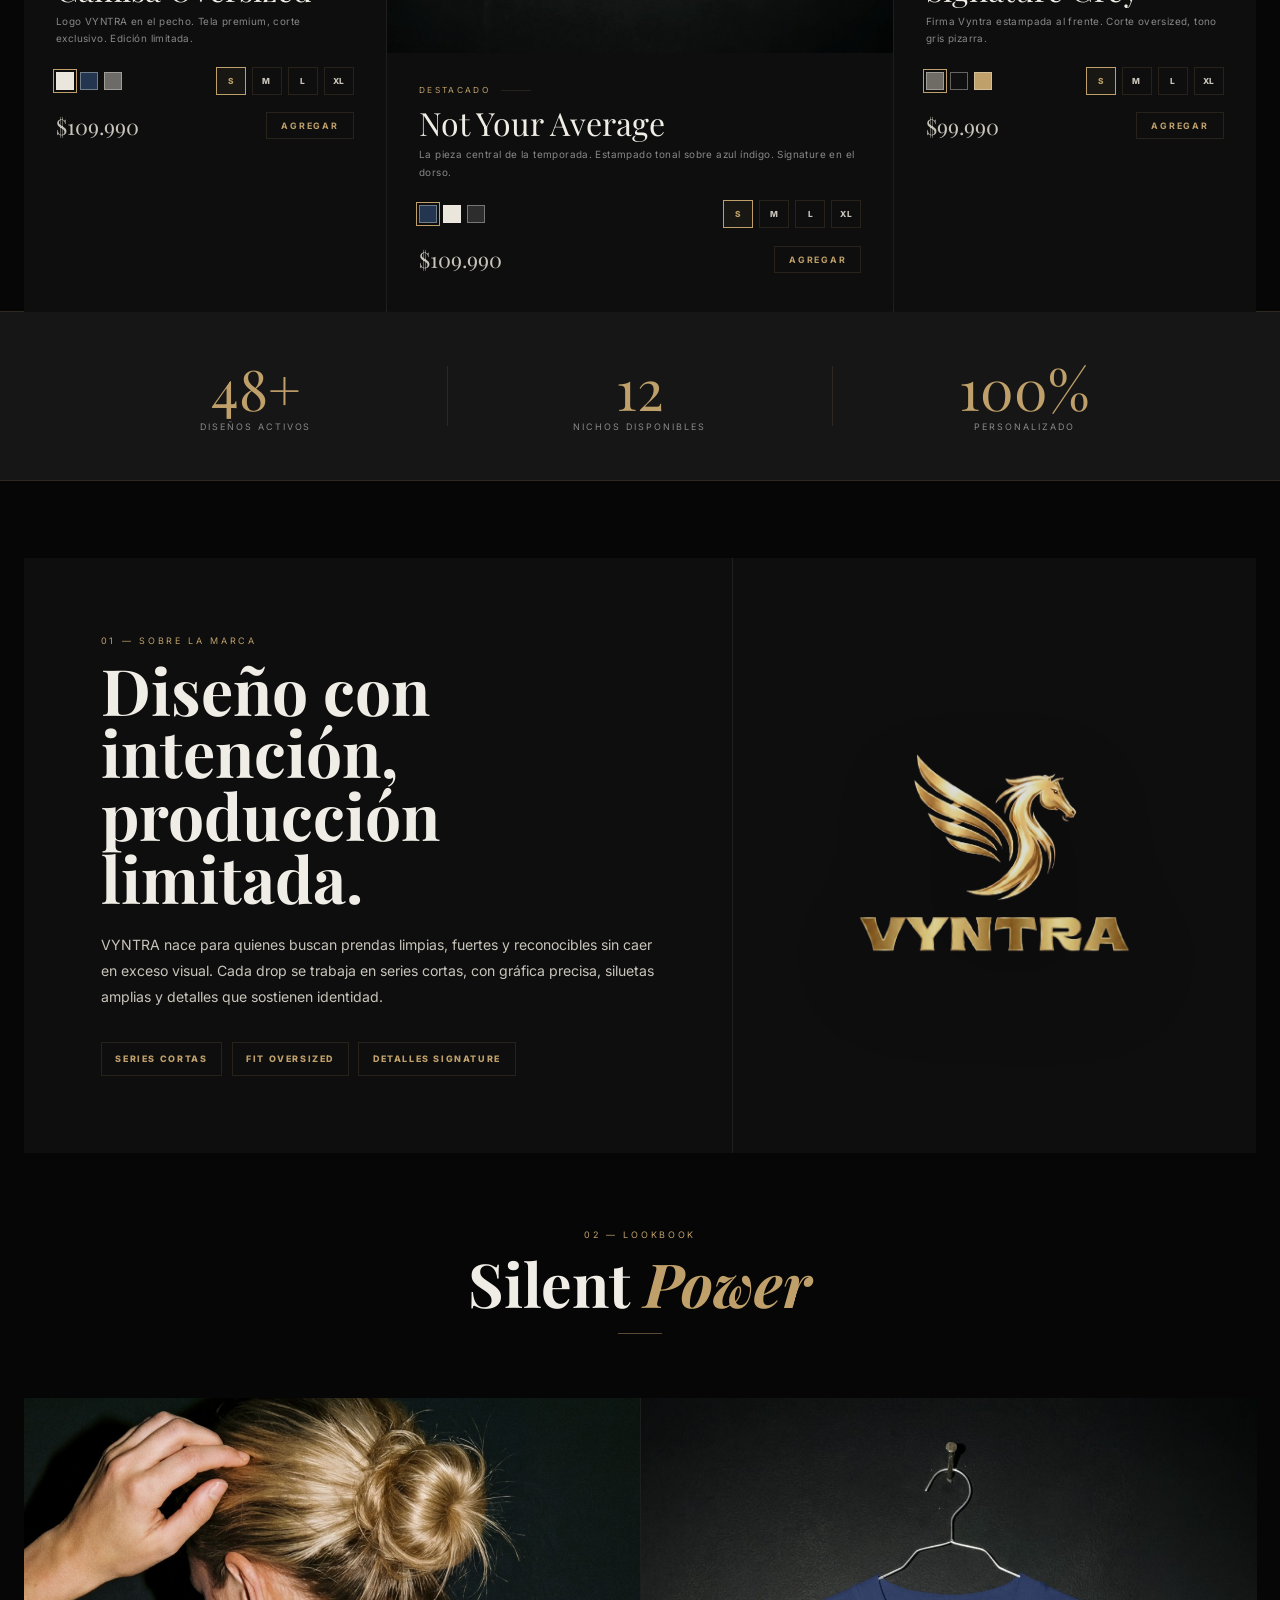
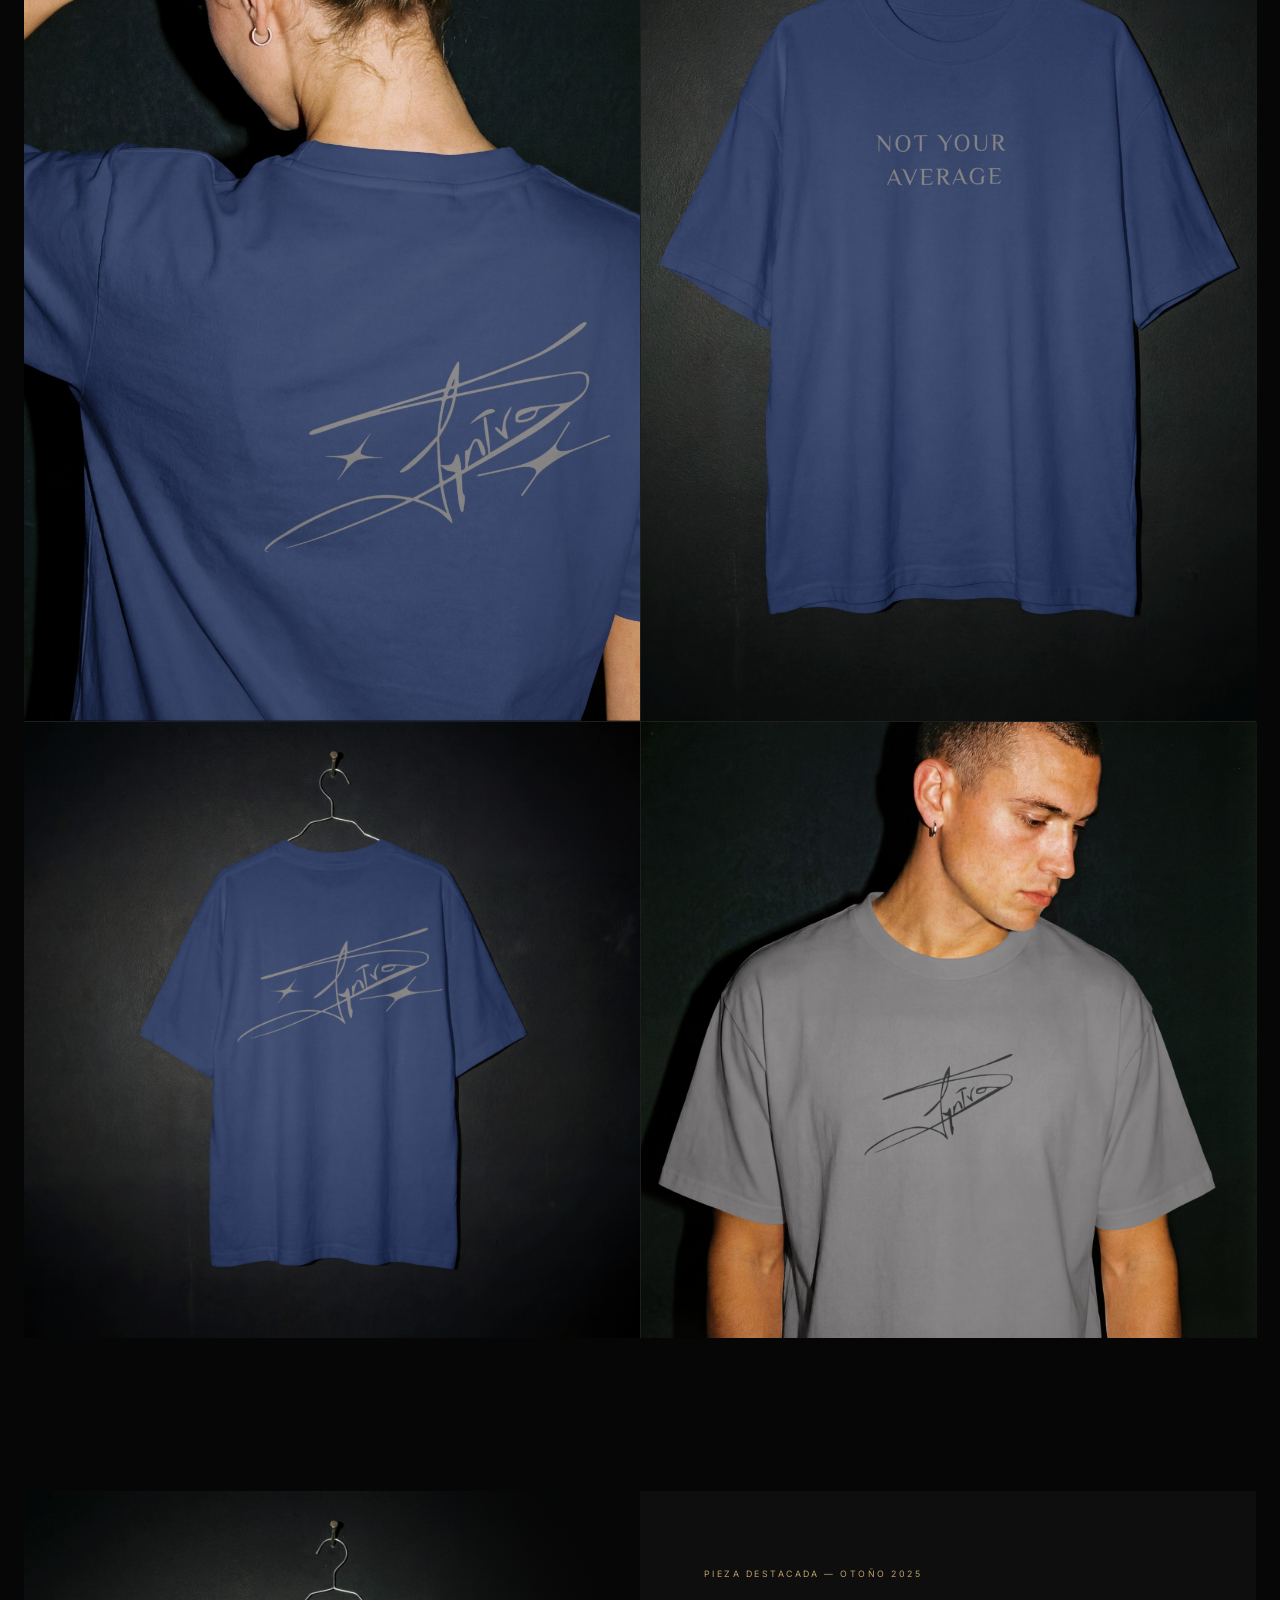
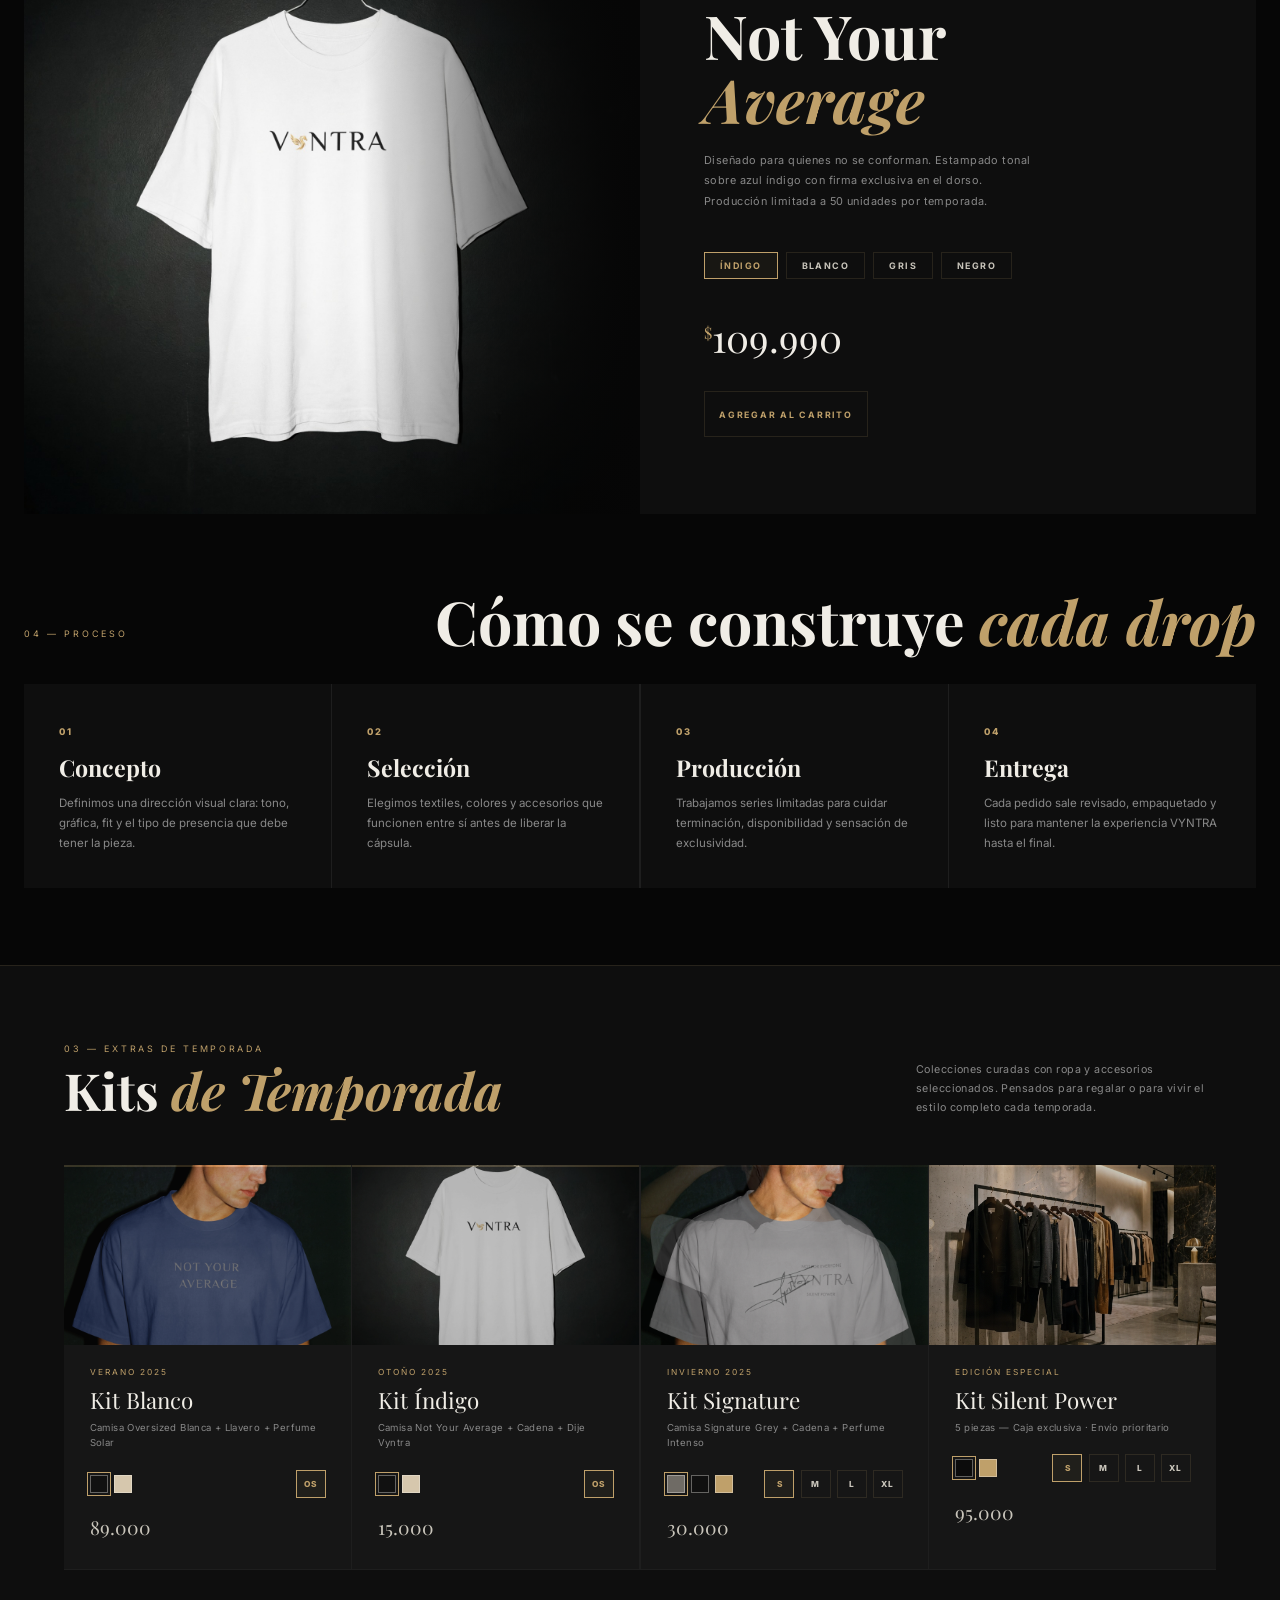
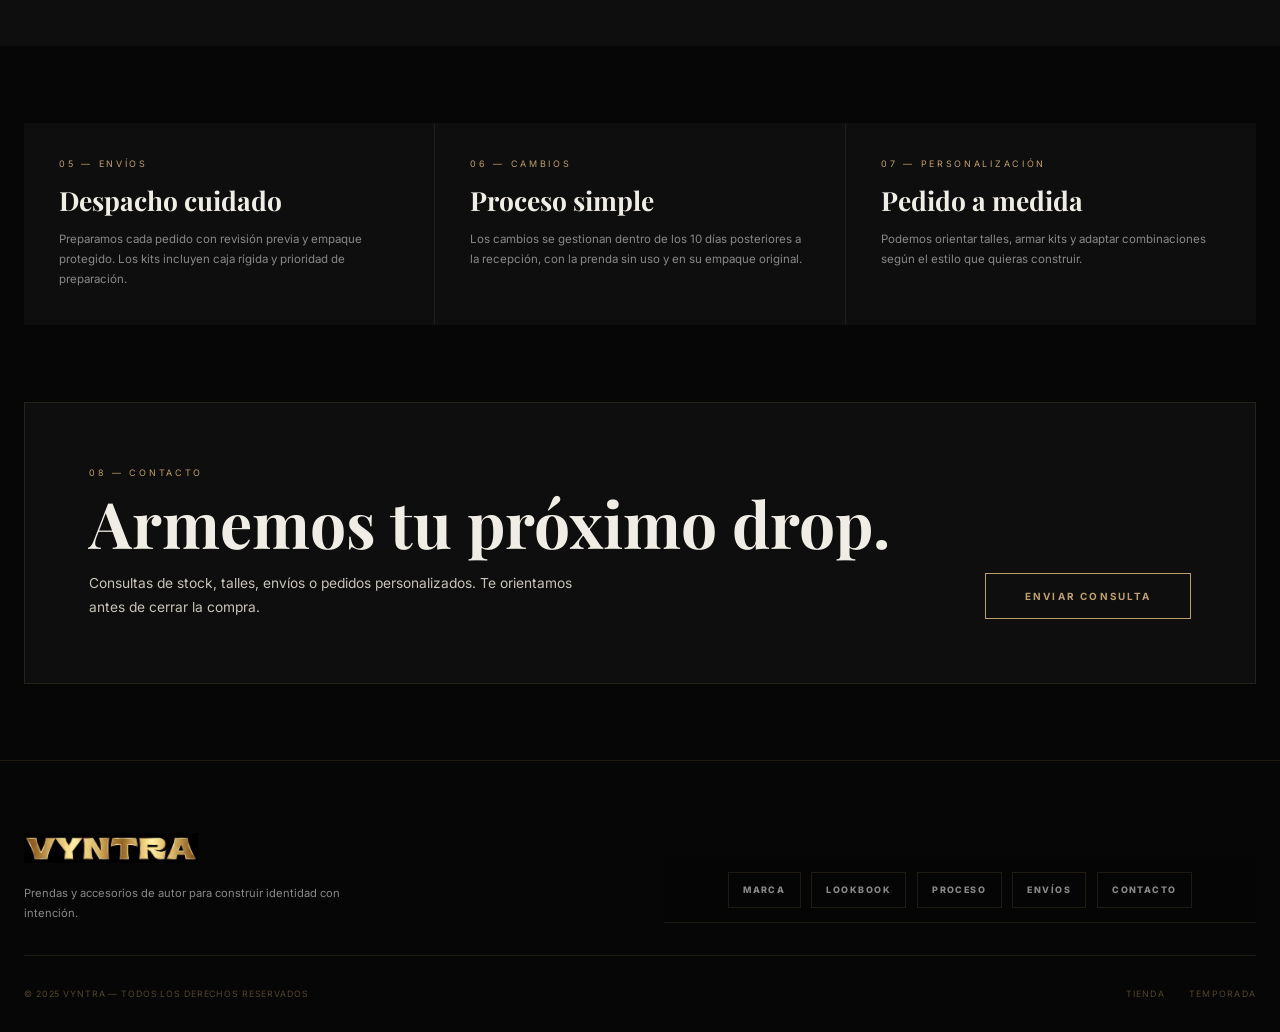
==== commit 7be319c9: "Add Kith-style product interactions" ====
--- a/index.html
+++ b/index.html
@@ -63,7 +63,7 @@
       <div class="prod-name">Camisa Oversized</div>
       <div class="prod-desc">Logo VYNTRA en el pecho. Tela premium, corte exclusivo. Edición limitada.</div>
       <div class="prod-bottom">
-        <span class="prod-price">9.990</span>
+        <span class="prod-price">$109.990</span>
         <button class="prod-add" type="button">Agregar</button>
       </div>
     </div>
@@ -75,7 +75,7 @@
       <div class="prod-name">Not Your Average</div>
       <div class="prod-desc">La pieza central de la temporada. Estampado tonal sobre azul índigo. Signature en el dorso.</div>
       <div class="prod-bottom">
-        <span class="prod-price">09.990</span>
+        <span class="prod-price">$109.990</span>
         <button class="prod-add" type="button">Agregar</button>
       </div>
     </div>
@@ -87,7 +87,7 @@
       <div class="prod-name">Signature Grey</div>
       <div class="prod-desc">Firma Vyntra estampada al frente. Corte oversized, tono gris pizarra.</div>
       <div class="prod-bottom">
-        <span class="prod-price">9.990</span>
+        <span class="prod-price">$99.990</span>
         <button class="prod-add" type="button">Agregar</button>
       </div>
     </div>
--- a/css/vyntra_noir.css
+++ b/css/vyntra_noir.css
@@ -421,7 +421,7 @@
 .prod-img::after,
 .catalog-img::after,
 .kit-img::after {
-  content: 'Ver detalle';
+  content: 'Quick View';
   position: absolute;
   left: 1rem;
   bottom: 1rem;
@@ -437,6 +437,74 @@
   transform: translateY(6px);
   transition: opacity .3s, transform .3s;
   pointer-events: none;
+}
+
+.quick-view-btn {
+  position: absolute;
+  left: 50%;
+  bottom: 1rem;
+  z-index: 4;
+  min-width: min(78%, 220px);
+  min-height: 42px;
+  border: 1px solid rgba(240, 237, 230, .78);
+  background: rgba(240, 237, 230, .94);
+  color: var(--b);
+  padding: .75rem 1rem;
+  font-family: inherit;
+  font-size: .56rem;
+  font-weight: 800;
+  letter-spacing: .18em;
+  text-transform: uppercase;
+  cursor: pointer;
+  opacity: 0;
+  transform: translate(-50%, 8px);
+  transition: opacity .28s ease, transform .28s ease, background .28s ease, color .28s ease;
+}
+
+.quick-view-btn:hover,
+.quick-view-btn:focus-visible {
+  background: var(--g);
+  border-color: var(--g);
+  color: var(--b);
+}
+
+.prod-img:hover .quick-view-btn,
+.catalog-img:hover .quick-view-btn,
+.kit-img:hover .quick-view-btn,
+.quick-view-btn:focus-visible {
+  opacity: 1;
+  transform: translate(-50%, 0);
+}
+
+.prod-img.has-quick-view::after,
+.catalog-img.has-quick-view::after,
+.kit-img.has-quick-view::after {
+  content: none;
+}
+
+.product-alt-image {
+  position: absolute;
+  inset: 0;
+  opacity: 0;
+}
+
+.catalog-img.has-alt-image img,
+.prod-img.has-alt-image img,
+.kit-img.has-alt-image img {
+  transition: opacity .42s ease, transform .7s ease;
+}
+
+.catalog-card:hover .catalog-img.has-alt-image > img:first-child,
+.prod:hover .prod-img.has-alt-image > img:first-child,
+.kit:hover .kit-img.has-alt-image > img:first-child {
+  opacity: 0;
+}
+
+.catalog-card:hover .product-alt-image,
+.prod:hover .product-alt-image,
+.kit:hover .product-alt-image {
+  opacity: 1;
+  transform: scale(1.04);
 }
 
 .prod-img:hover::after,
@@ -487,6 +555,58 @@
   line-height: 1.75;
   letter-spacing: .04em;
   margin-bottom: 1.2rem;
+}
+
+.product-card-meta {
+  display: flex;
+  align-items: center;
+  justify-content: space-between;
+  gap: .8rem;
+  margin: .95rem 0 1.05rem;
+}
+
+.product-swatches,
+.product-sizes {
+  display: flex;
+  align-items: center;
+  gap: .38rem;
+  flex-wrap: wrap;
+}
+
+.product-swatch {
+  width: 18px;
+  height: 18px;
+  border: 1px solid rgba(240, 237, 230, .38);
+  background: var(--swatch, var(--g));
+  cursor: pointer;
+  position: relative;
+}
+
+.product-swatch.is-active::after {
+  content: '';
+  position: absolute;
+  inset: -4px;
+  border: 1px solid var(--g);
+}
+
+.product-size {
+  min-width: 30px;
+  min-height: 28px;
+  border: 1px solid var(--g3);
+  background: transparent;
+  color: var(--w2);
+  font: inherit;
+  font-size: .52rem;
+  font-weight: 800;
+  letter-spacing: .08em;
+  cursor: pointer;
+}
+
+.product-size:hover,
+.product-size.is-active {
+  border-color: var(--g);
+  color: var(--g);
+  background: var(--g4);
 }
 
 .prod-bottom {
@@ -1339,6 +1459,10 @@
   font-size: .68rem;
   line-height: 1.75;
   min-height: 3.5rem;
+}
+
+.catalog-body .product-card-meta {
+  margin-top: 1rem;
 }
 
 .catalog-bottom {
@@ -1628,7 +1752,41 @@
   font-family: 'Playfair Display', Georgia, serif;
   color: var(--g);
   font-size: 1.8rem;
-  margin-bottom: 2rem;
+  margin-bottom: 1.2rem;
+}
+
+.product-modal-options {
+  display: grid;
+  gap: 1rem;
+  margin-bottom: 1.7rem;
+}
+
+.product-modal-option {
+  display: grid;
+  gap: .55rem;
+}
+
+.product-modal-option-label {
+  color: var(--g);
+  font-size: .54rem;
+  letter-spacing: .2em;
+  text-transform: uppercase;
+  font-weight: 800;
+}
+
+.product-modal-options .product-swatches,
+.product-modal-options .product-sizes {
+  gap: .55rem;
+}
+
+.product-modal-options .product-size {
+  min-width: 42px;
+  min-height: 36px;
+}
+
+.modal-add.is-disabled {
+  opacity: .45;
+  cursor: not-allowed;
 }
 
 .product-modal-close {
@@ -1645,6 +1803,256 @@
   color: var(--g);
   font-size: 1.4rem;
   cursor: pointer;
+}
+
+/* CART DRAWER */
+.cart-drawer {
+  position: fixed;
+  inset: 0;
+  z-index: 650;
+  opacity: 0;
+  pointer-events: none;
+  transition: opacity .28s ease;
+}
+
+.cart-drawer.is-open {
+  opacity: 1;
+  pointer-events: auto;
+}
+
+.cart-backdrop {
+  position: absolute;
+  inset: 0;
+  background: rgba(0, 0, 0, .72);
+  backdrop-filter: blur(8px);
+}
+
+.cart-panel {
+  position: absolute;
+  top: 0;
+  right: 0;
+  width: min(100%, 460px);
+  height: 100%;
+  background: var(--b2);
+  border-left: 1px solid var(--g3);
+  padding: clamp(1.2rem, 3vw, 2rem);
+  display: flex;
+  flex-direction: column;
+  gap: 1.2rem;
+  overflow-y: auto;
+  transform: translateX(100%);
+  transition: transform .32s cubic-bezier(.2, .7, .15, 1);
+  box-shadow: -24px 0 80px rgba(0, 0, 0, .45);
+}
+
+.cart-drawer.is-open .cart-panel {
+  transform: translateX(0);
+}
+
+.cart-close {
+  position: absolute;
+  top: 1rem;
+  right: 1rem;
+  width: 40px;
+  height: 40px;
+  display: grid;
+  place-items: center;
+  border: 1px solid var(--g3);
+  background: var(--b);
+  color: var(--g);
+  font-size: 1.35rem;
+  cursor: pointer;
+}
+
+.cart-head {
+  padding-right: 3rem;
+}
+
+.cart-head h2 {
+  font-family: 'Playfair Display', Georgia, serif;
+  color: var(--w);
+  font-size: clamp(2rem, 5vw, 3rem);
+  line-height: 1;
+  margin: .55rem 0 .8rem;
+}
+
+.cart-head p {
+  color: var(--d3);
+  line-height: 1.7;
+  font-size: .72rem;
+}
+
+.cart-items {
+  display: grid;
+  gap: 1px;
+  background: var(--b4);
+}
+
+.cart-item {
+  background: var(--b3);
+  display: grid;
+  grid-template-columns: 86px 1fr;
+  gap: .9rem;
+  padding: .9rem;
+}
+
+.cart-item img {
+  width: 86px;
+  height: 110px;
+  object-fit: cover;
+  background: var(--b);
+}
+
+.cart-item-main span {
+  color: var(--g);
+  display: block;
+  font-size: .48rem;
+  letter-spacing: .18em;
+  text-transform: uppercase;
+  font-weight: 800;
+  margin-bottom: .35rem;
+}
+
+.cart-item-main h3 {
+  font-family: 'Playfair Display', Georgia, serif;
+  color: var(--w);
+  font-size: 1.08rem;
+  line-height: 1.1;
+  margin-bottom: .35rem;
+}
+
+.cart-item-main p {
+  color: var(--d3);
+  font-size: .58rem;
+  line-height: 1.55;
+  margin-bottom: .5rem;
+}
+
+.cart-item-main strong {
+  color: var(--w2);
+  font-family: 'Playfair Display', Georgia, serif;
+}
+
+.cart-qty {
+  grid-column: 2;
+  display: flex;
+  align-items: center;
+  gap: .45rem;
+  flex-wrap: wrap;
+}
+
+.cart-qty button {
+  min-width: 30px;
+  height: 30px;
+  border: 1px solid var(--g3);
+  background: transparent;
+  color: var(--g);
+  font: inherit;
+  font-size: .75rem;
+  font-weight: 800;
+  cursor: pointer;
+}
+
+.cart-qty span {
+  color: var(--w);
+  min-width: 22px;
+  text-align: center;
+  font-size: .72rem;
+  font-weight: 800;
+}
+
+.cart-remove {
+  padding: 0 .7rem;
+  letter-spacing: .12em;
+  text-transform: uppercase;
+}
+
+.cart-empty {
+  border: 1px solid var(--g3);
+  color: var(--d3);
+  padding: 1rem;
+  font-size: .72rem;
+  line-height: 1.6;
+}
+
+.cart-summary {
+  display: flex;
+  justify-content: space-between;
+  align-items: center;
+  border-top: 1px solid var(--g3);
+  border-bottom: 1px solid var(--g3);
+  padding: 1rem 0;
+}
+
+.cart-summary span {
+  color: var(--g);
+  font-size: .58rem;
+  letter-spacing: .2em;
+  text-transform: uppercase;
+  font-weight: 800;
+}
+
+.cart-summary strong {
+  color: var(--w);
+  font-family: 'Playfair Display', Georgia, serif;
+  font-size: 1.65rem;
+}
+
+.cart-form {
+  display: grid;
+  gap: .9rem;
+  margin-top: auto;
+}
+
+.cart-form label {
+  display: grid;
+  gap: .4rem;
+  color: var(--g);
+  font-size: .54rem;
+  letter-spacing: .18em;
+  text-transform: uppercase;
+  font-weight: 800;
+}
+
+.cart-form input,
+.cart-form textarea {
+  width: 100%;
+  border: 1px solid var(--g3);
+  background: var(--b);
+  color: var(--w);
+  padding: .82rem .9rem;
+  font: inherit;
+  font-size: .78rem;
+  outline: none;
+}
+
+.cart-form textarea {
+  resize: vertical;
+}
+
+.cart-form input:focus,
+.cart-form textarea:focus {
+  border-color: var(--g);
+}
+
+.cart-status {
+  min-height: 1.2rem;
+  color: var(--d3);
+  font-size: .66rem;
+  line-height: 1.5;
+}
+
+.cart-status[data-tone="ok"] {
+  color: var(--g);
+}
+
+.cart-status[data-tone="error"] {
+  color: var(--w2);
+}
+
+.cart-submit {
+  width: 100%;
+  margin-top: .35rem;
 }
 
 /* FOOTER */
@@ -2047,6 +2455,11 @@
     min-height: auto;
   }
 
+  .product-card-meta {
+    align-items: flex-start;
+    flex-direction: column;
+  }
+
   .feature-panel,
   .feature-panel.large {
     grid-template-columns: 1fr;
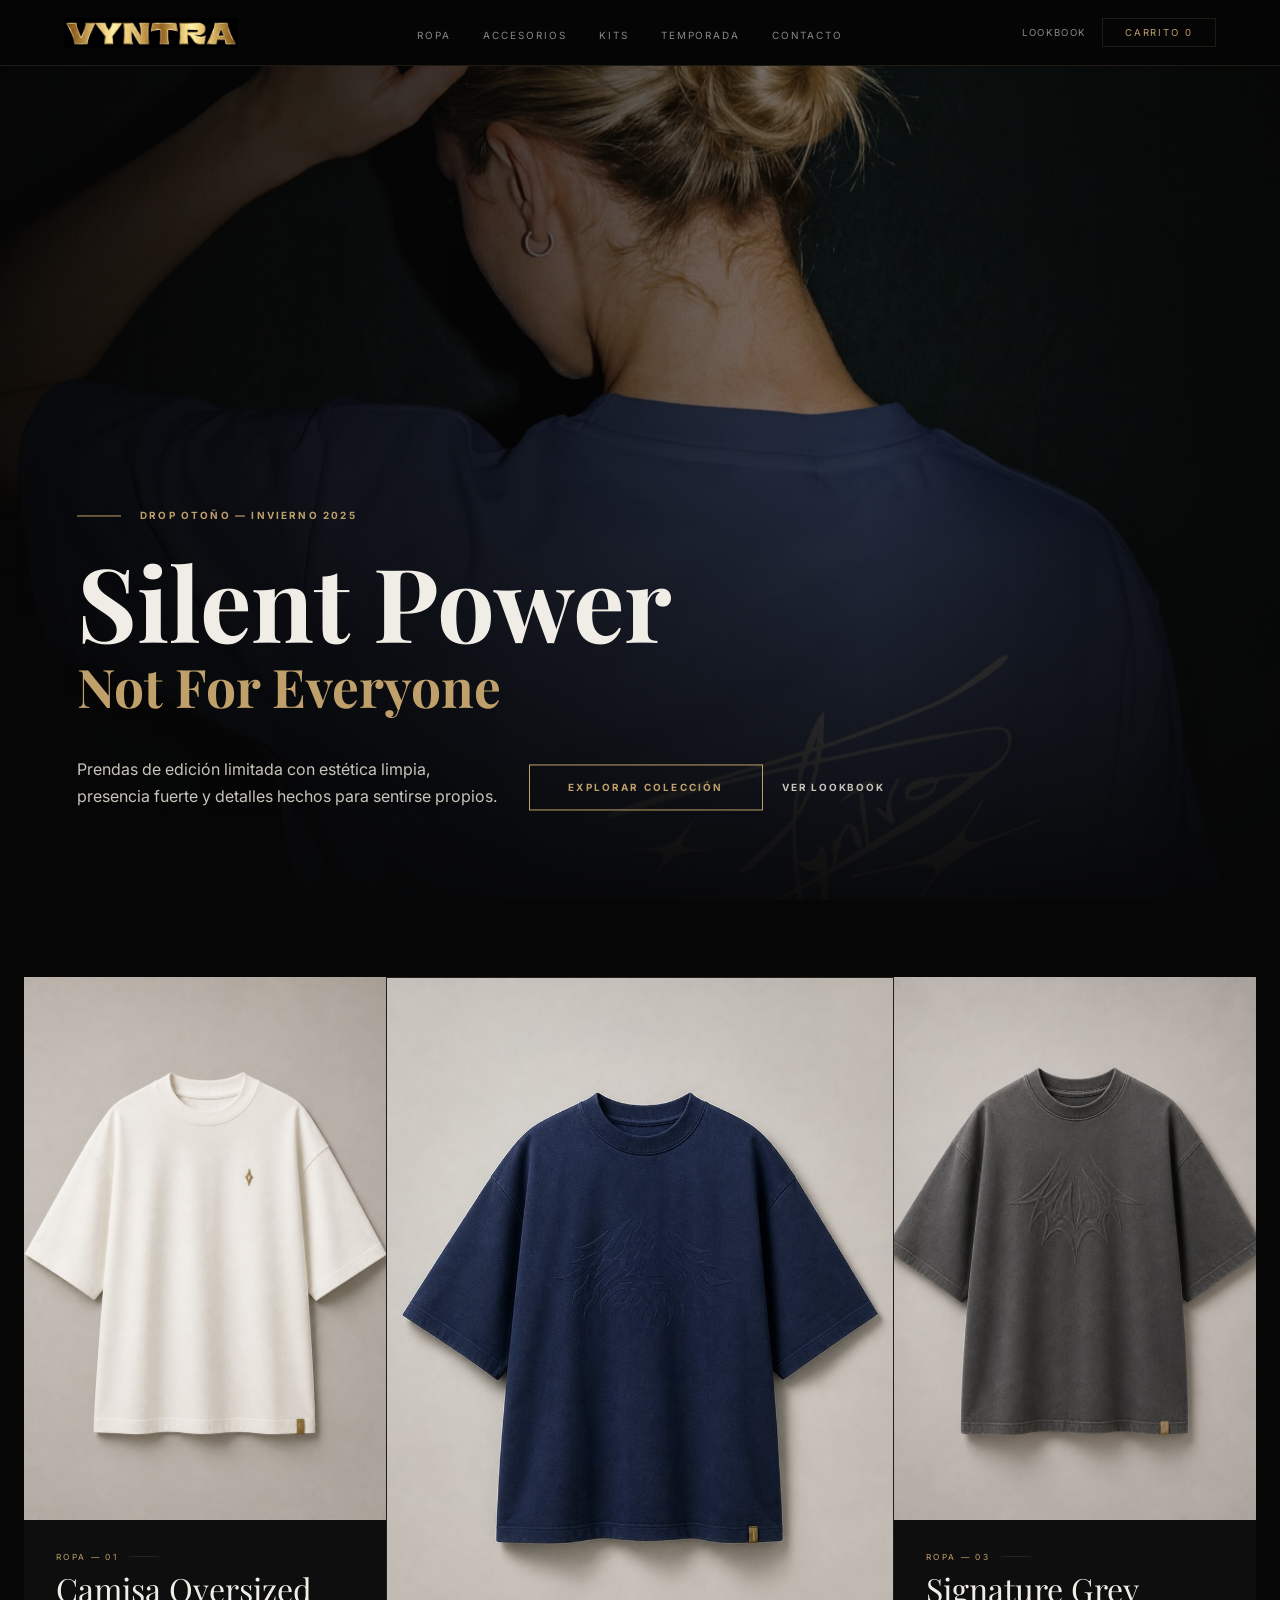
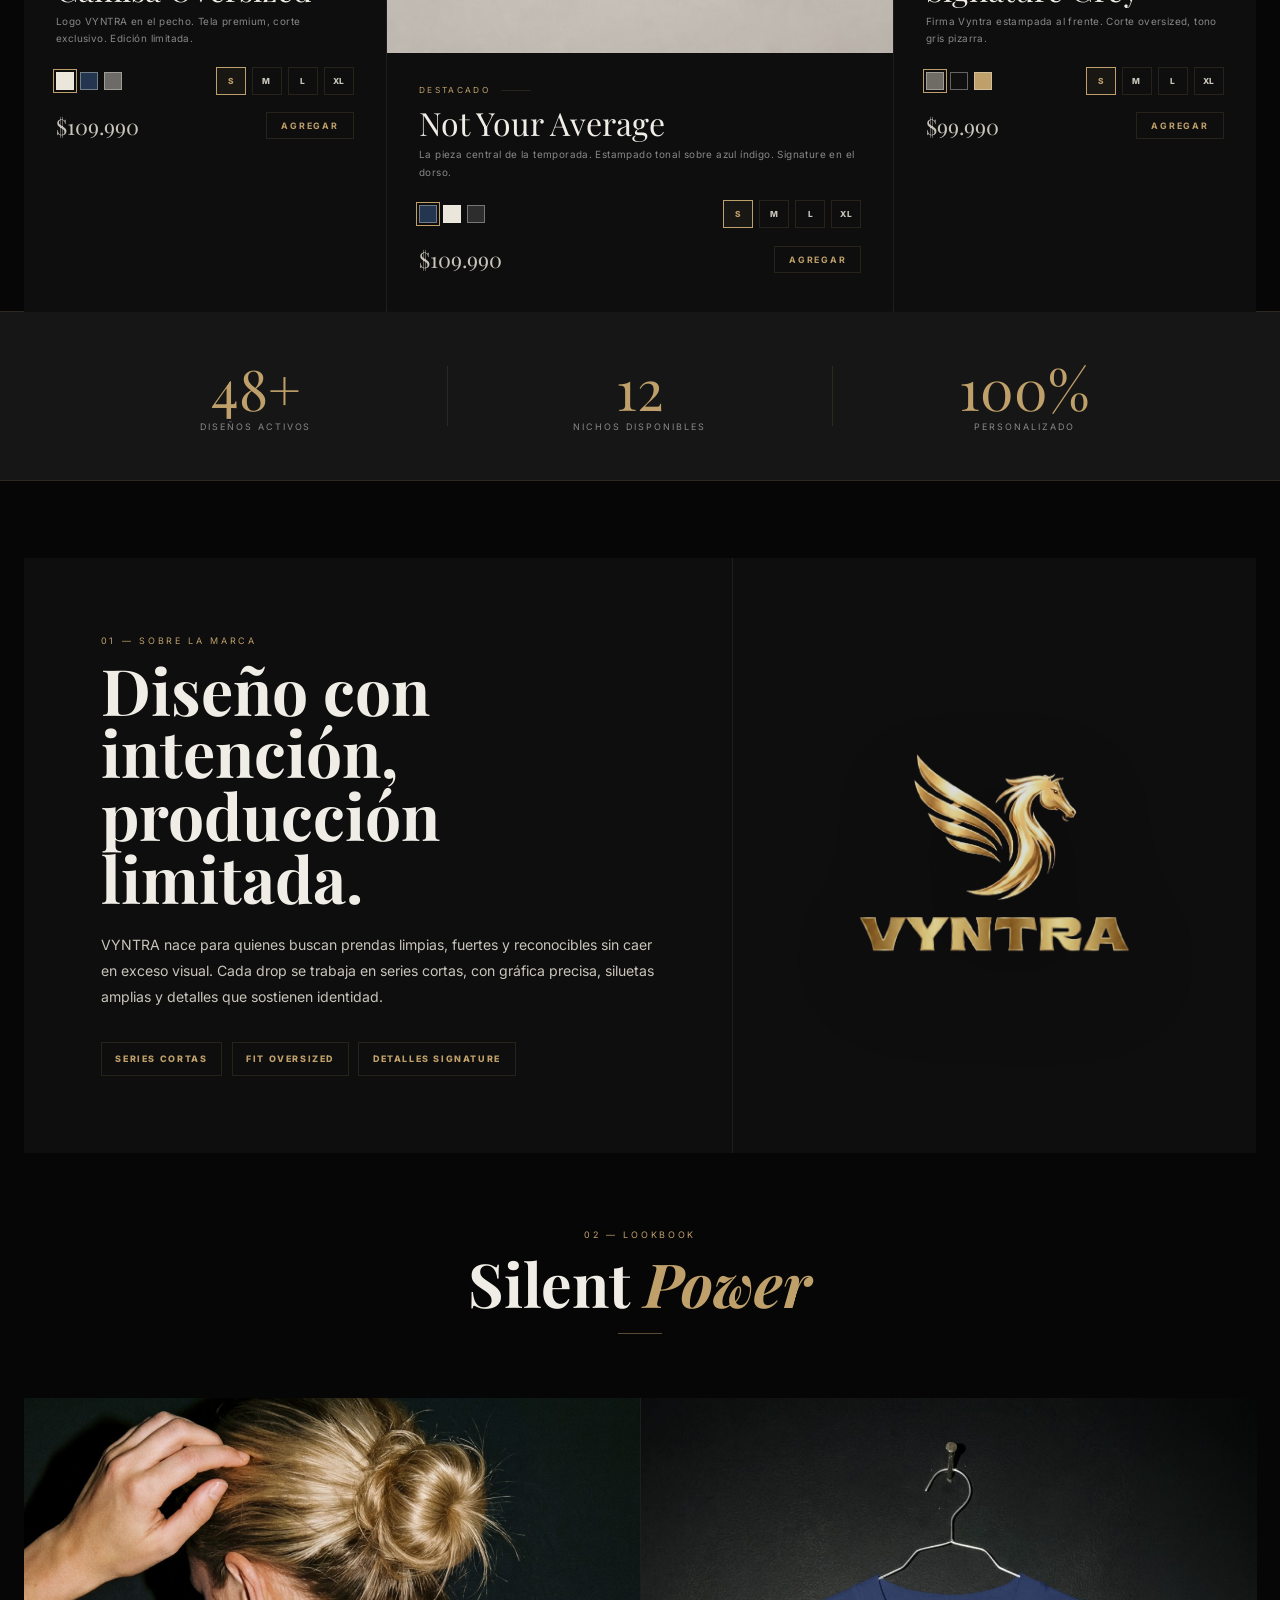
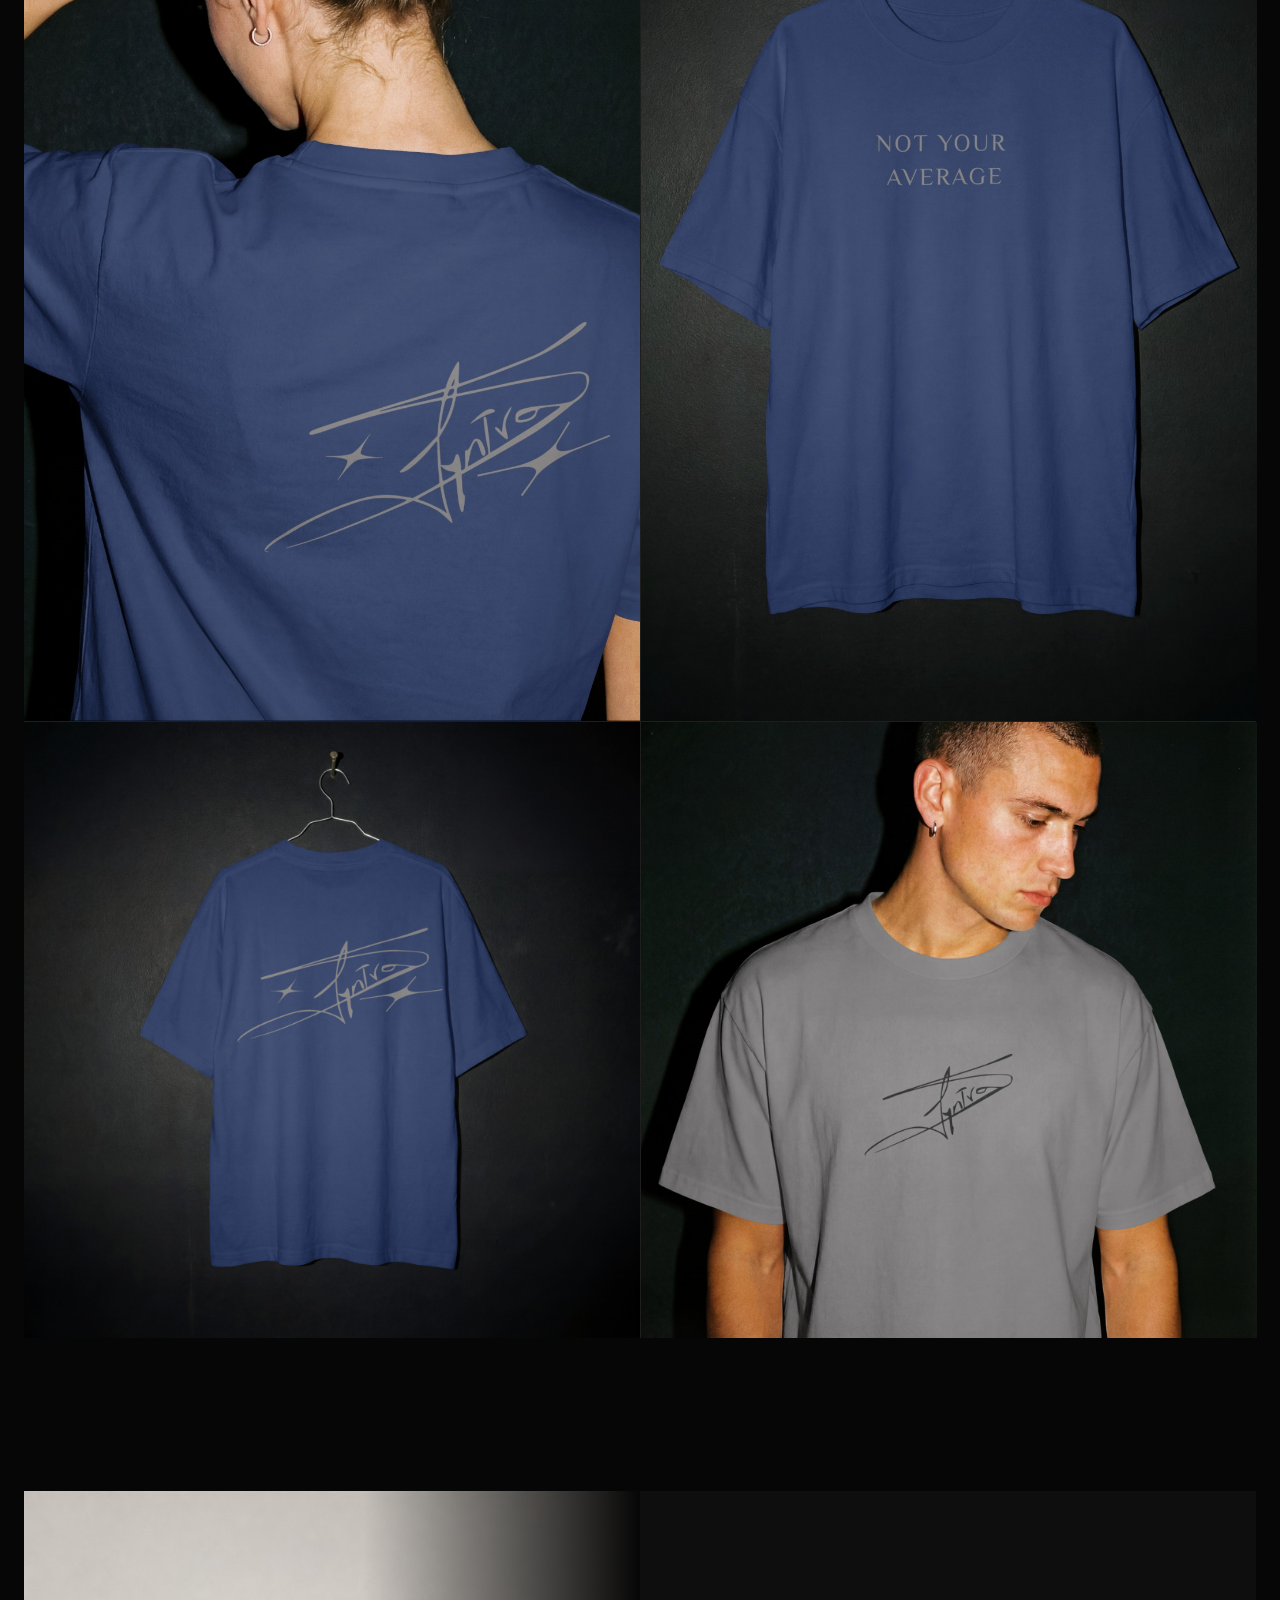
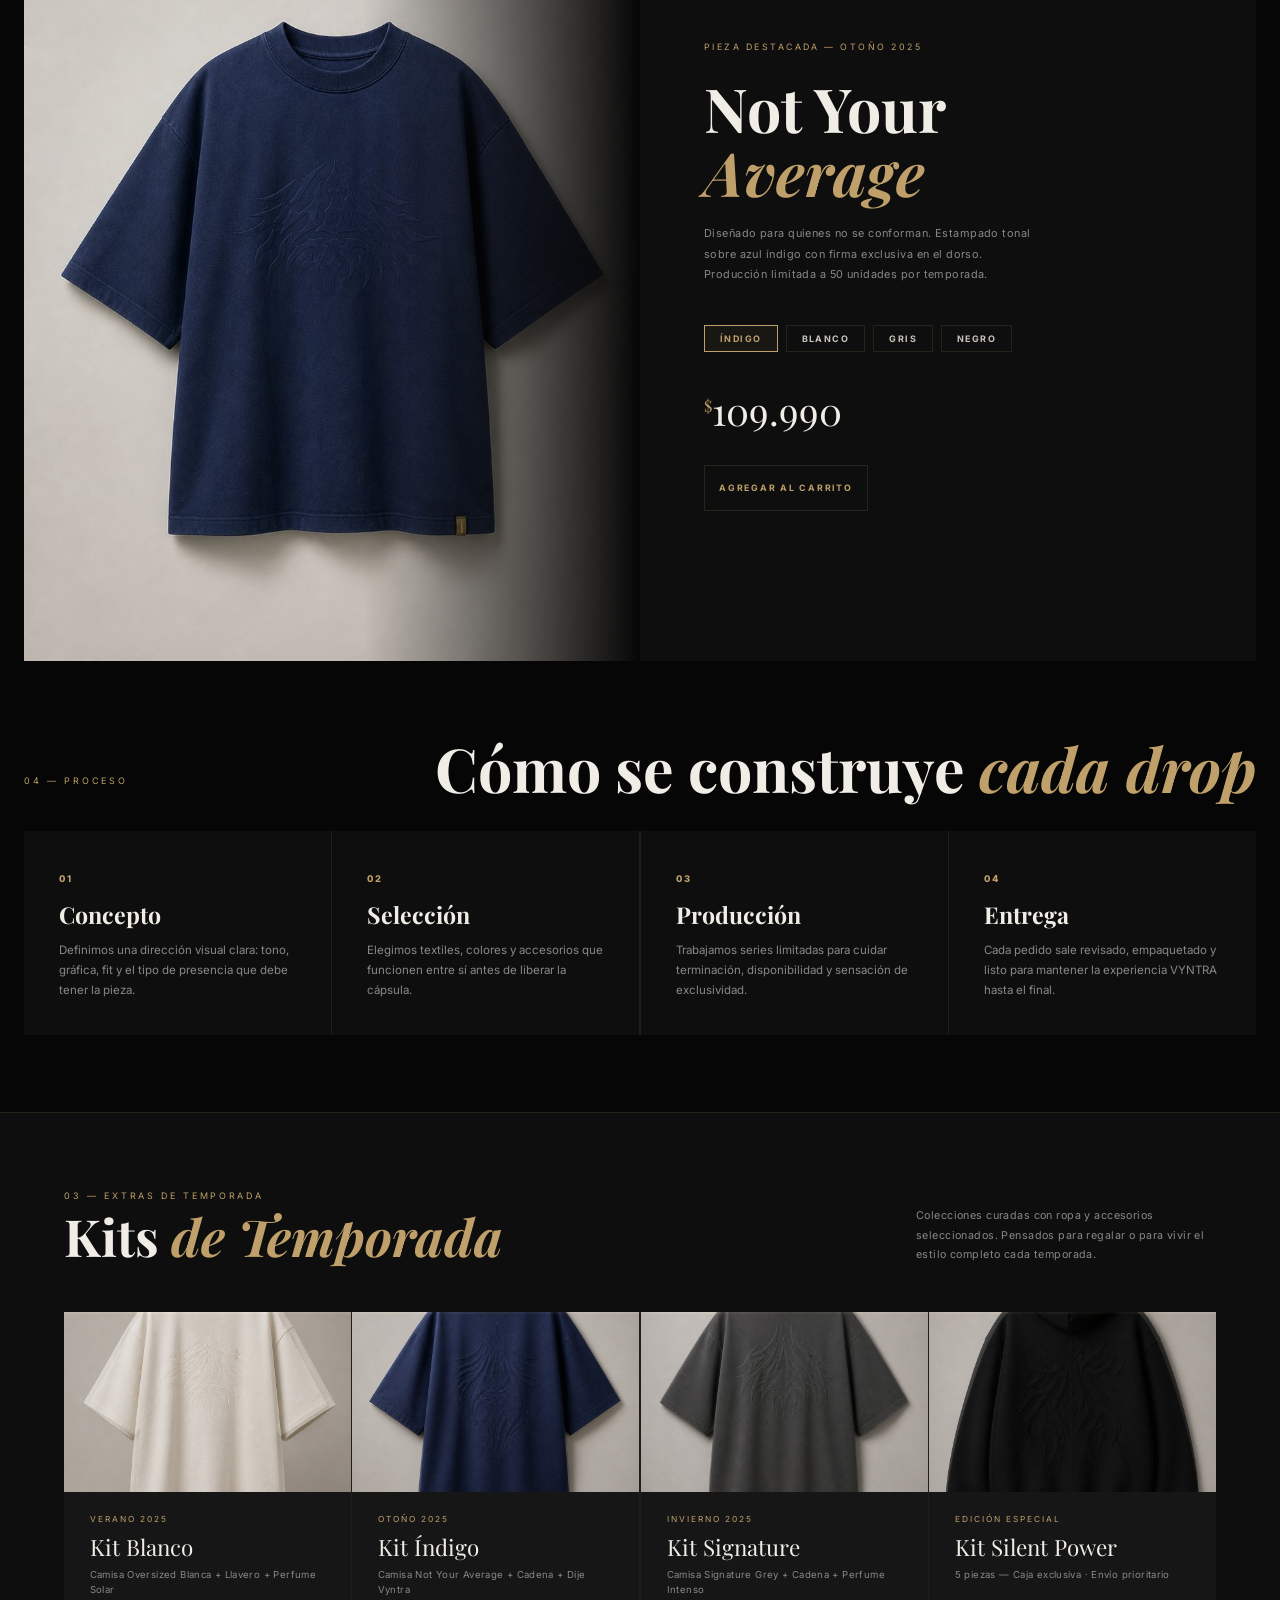
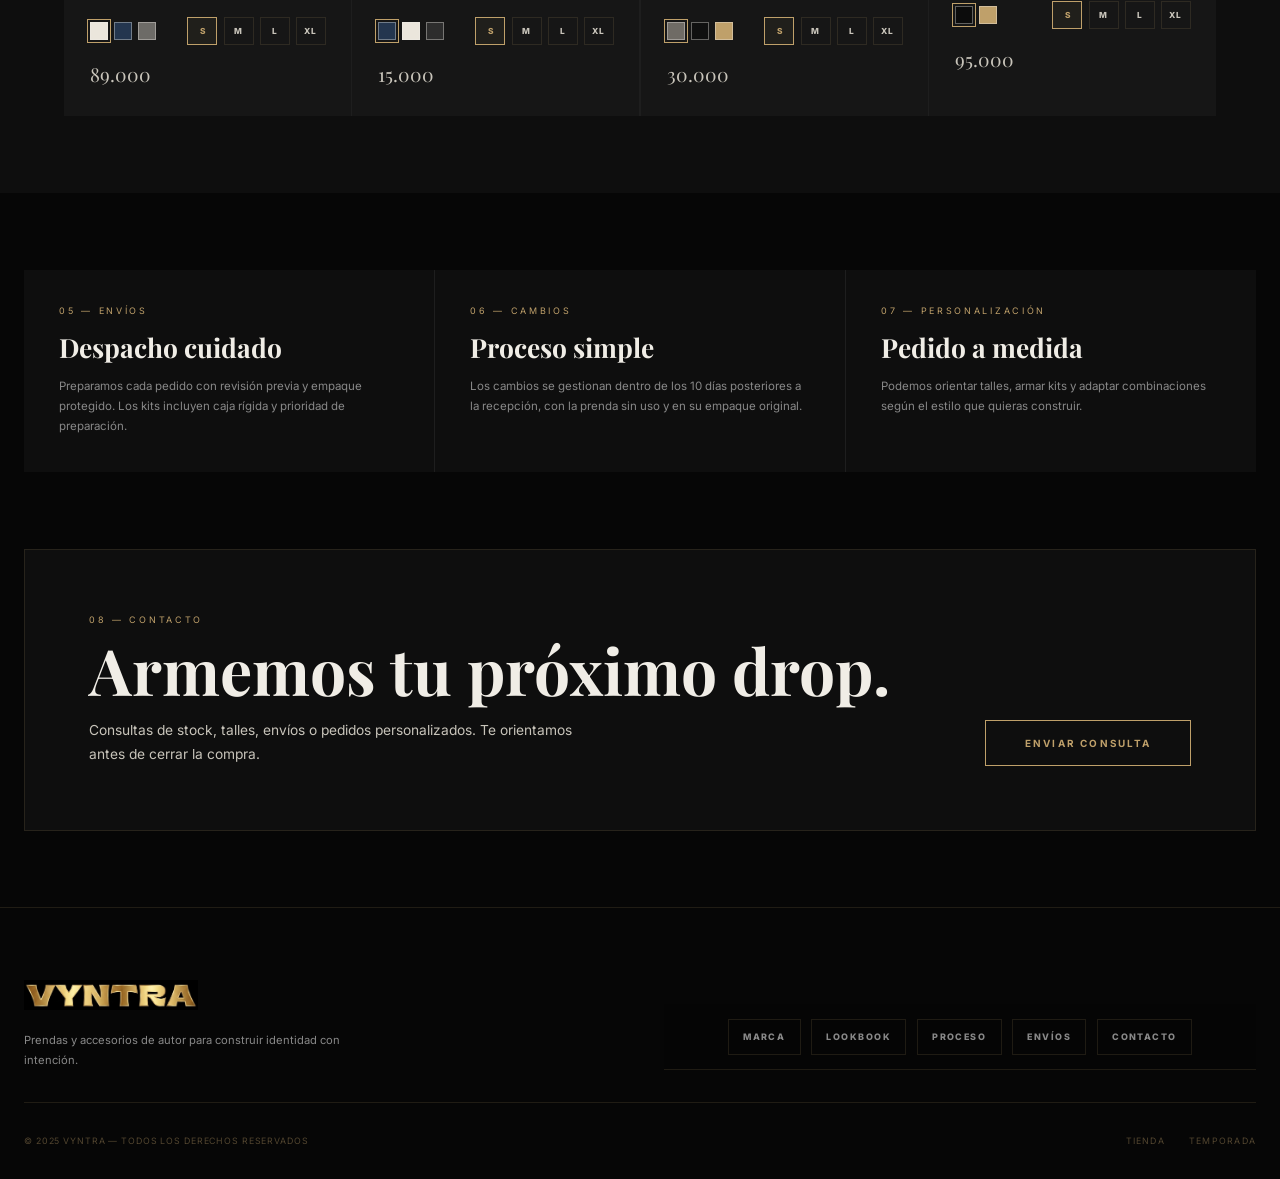
==== commit ba657bc6: "Add generated product imagery" ====
--- a/index.html
+++ b/index.html
@@ -57,7 +57,7 @@
 <!-- PRODUCTS -->
 <div class="product-row" id="ropa">
   <div class="prod">
-    <div class="prod-img"><img src="images/WhatsApp Image 2026-05-29 at 10.07.05.jpeg" alt="Camisa Oversized Blanca"></div>
+    <div class="prod-img"><img src="images/products/camisa-oversized-blanca-front.jpg" alt="Camisa Oversized Blanca"></div>
     <div class="prod-body">
       <div class="prod-tag">Ropa — 01</div>
       <div class="prod-name">Camisa Oversized</div>
@@ -69,7 +69,7 @@
     </div>
   </div>
   <div class="prod prod-feat">
-    <div class="prod-img"><img src="images/WhatsApp Image 2026-05-29 at 10.07.05 (1).jpeg" alt="Not Your Average"></div>
+    <div class="prod-img"><img src="images/products/not-average-indigo-front.jpg" alt="Not Your Average"></div>
     <div class="prod-body">
       <div class="prod-tag">Destacado</div>
       <div class="prod-name">Not Your Average</div>
@@ -81,7 +81,7 @@
     </div>
   </div>
   <div class="prod">
-    <div class="prod-img"><img src="images/WhatsApp Image 2026-05-29 at 10.07.06.jpeg" alt="Signature Grey"></div>
+    <div class="prod-img"><img src="images/products/signature-grey-front.jpg" alt="Signature Grey"></div>
     <div class="prod-body">
       <div class="prod-tag">Ropa — 03</div>
       <div class="prod-name">Signature Grey</div>
@@ -163,7 +163,7 @@
 <!-- EDITORIAL / FEATURED -->
 <section class="editorial" id="destacado">
   <div class="editorial-img">
-    <img src="images/WhatsApp Image 2026-05-29 at 10.07.05 (1).jpeg" alt="Not Your Average">
+    <img src="images/products/not-average-indigo-front.jpg" alt="Not Your Average">
   </div>
   <div class="editorial-info">
     <div class="ed-overline">Pieza Destacada — Otoño 2025</div>
@@ -224,7 +224,7 @@
   <div class="kits-grid">
     <div class="kit">
       <div class="kit-bar"></div>
-      <div class="kit-img"><img src="images/WhatsApp Image 2026-05-29 at 10.07.05.jpeg" alt="Kit Blanco"></div>
+      <div class="kit-img"><img src="images/products/camisa-oversized-blanca-front.jpg" alt="Kit Blanco"></div>
       <div class="kit-body">
         <div class="kit-season">Verano 2025</div>
         <div class="kit-name">Kit Blanco</div>
@@ -234,7 +234,7 @@
     </div>
     <div class="kit">
       <div class="kit-bar"></div>
-      <div class="kit-img"><img src="images/WhatsApp Image 2026-05-29 at 10.07.05 (1).jpeg" alt="Kit Índigo"></div>
+      <div class="kit-img"><img src="images/products/not-average-indigo-front.jpg" alt="Kit Índigo"></div>
       <div class="kit-body">
         <div class="kit-season">Otoño 2025</div>
         <div class="kit-name">Kit Índigo</div>
@@ -244,7 +244,7 @@
     </div>
     <div class="kit">
       <div class="kit-bar"></div>
-      <div class="kit-img"><img src="images/WhatsApp Image 2026-05-29 at 10.07.06.jpeg" alt="Kit Grey"></div>
+      <div class="kit-img"><img src="images/products/signature-grey-front.jpg" alt="Kit Grey"></div>
       <div class="kit-body">
         <div class="kit-season">Invierno 2025</div>
         <div class="kit-name">Kit Signature</div>
@@ -254,7 +254,7 @@
     </div>
     <div class="kit">
       <div class="kit-bar"></div>
-      <div class="kit-img"><img src="images/vytra_hero.png" alt="Kit Dark"></div>
+      <div class="kit-img"><img src="images/products/hoodie-silent-power-front.jpg" alt="Kit Dark"></div>
       <div class="kit-body">
         <div class="kit-season">Edición Especial</div>
         <div class="kit-name">Kit Silent Power</div>
--- a/css/vyntra_noir.css
+++ b/css/vyntra_noir.css
@@ -420,7 +420,8 @@
 
 .prod-img::after,
 .catalog-img::after,
-.kit-img::after {
+.kit-img::after,
+.feature-product-img::after {
   content: 'Quick View';
   position: absolute;
   left: 1rem;
@@ -471,6 +472,7 @@
 .prod-img:hover .quick-view-btn,
 .catalog-img:hover .quick-view-btn,
 .kit-img:hover .quick-view-btn,
+.feature-product-img:hover .quick-view-btn,
 .quick-view-btn:focus-visible {
   opacity: 1;
   transform: translate(-50%, 0);
@@ -478,7 +480,8 @@
 
 .prod-img.has-quick-view::after,
 .catalog-img.has-quick-view::after,
-.kit-img.has-quick-view::after {
+.kit-img.has-quick-view::after,
+.feature-product-img.has-quick-view::after {
   content: none;
 }
 
@@ -486,30 +489,35 @@
   position: absolute;
   inset: 0;
   opacity: 0;
+  transform: scale(1.015);
 }
 
 .catalog-img.has-alt-image img,
 .prod-img.has-alt-image img,
-.kit-img.has-alt-image img {
+.kit-img.has-alt-image img,
+.feature-product-img.has-alt-image img {
   transition: opacity .42s ease, transform .7s ease;
 }
 
 .catalog-card:hover .catalog-img.has-alt-image > img:first-child,
 .prod:hover .prod-img.has-alt-image > img:first-child,
-.kit:hover .kit-img.has-alt-image > img:first-child {
+.kit:hover .kit-img.has-alt-image > img:first-child,
+.feature-panel:hover .feature-product-img.has-alt-image > img:first-child {
   opacity: 0;
 }
 
 .catalog-card:hover .product-alt-image,
 .prod:hover .product-alt-image,
-.kit:hover .product-alt-image {
+.kit:hover .product-alt-image,
+.feature-panel:hover .product-alt-image {
   opacity: 1;
-  transform: scale(1.04);
+  transform: scale(1.055);
 }
 
 .prod-img:hover::after,
 .catalog-img:hover::after,
-.kit-img:hover::after {
+.kit-img:hover::after,
+.feature-product-img:hover::after {
   opacity: 1;
   transform: translateY(0);
 }
@@ -1511,7 +1519,25 @@
   display: block;
 }
 
+.feature-product-img {
+  position: relative;
+  width: 100%;
+  height: 100%;
+  min-height: 160px;
+  overflow: hidden;
+  background: var(--b3);
+  cursor: pointer;
+}
+
+.feature-product-img img {
+  min-height: 100%;
+}
+
 .feature-panel.large img {
+  min-height: 520px;
+}
+
+.feature-panel.large .feature-product-img {
   min-height: 520px;
 }
 
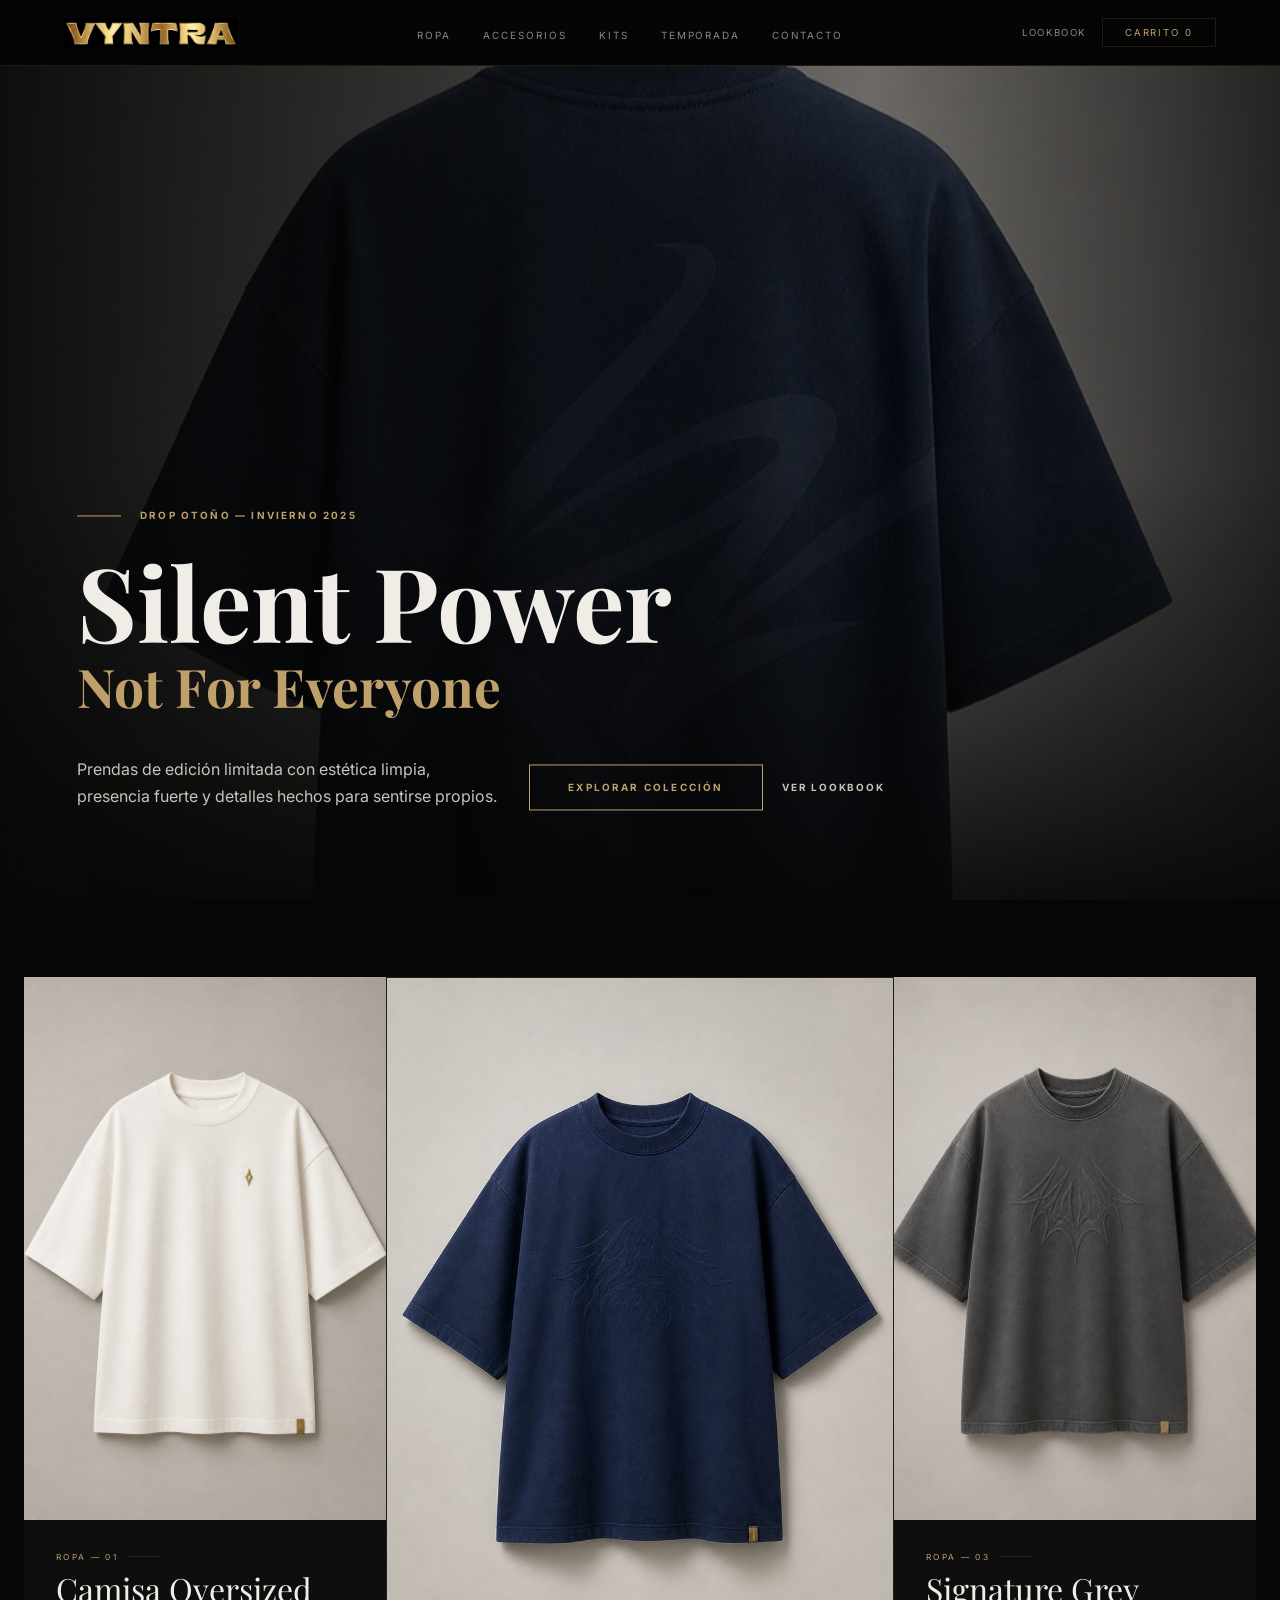
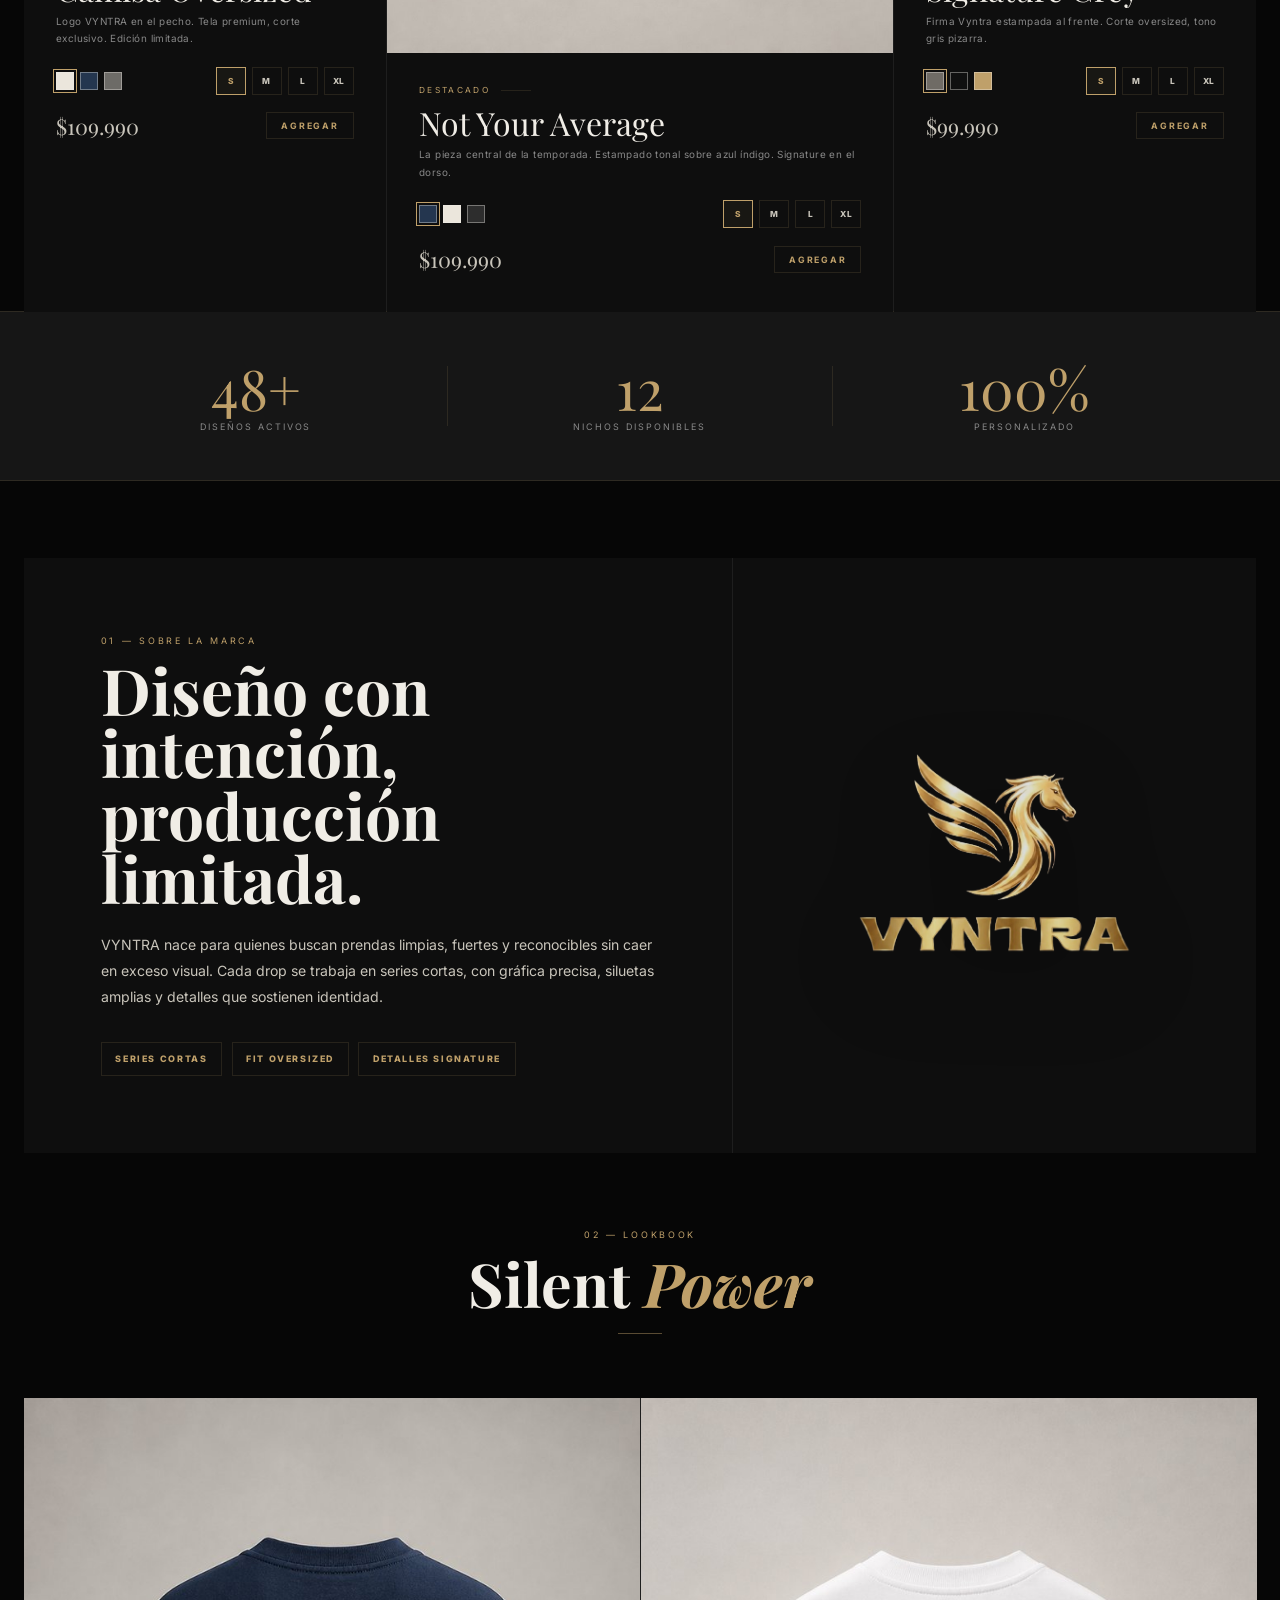
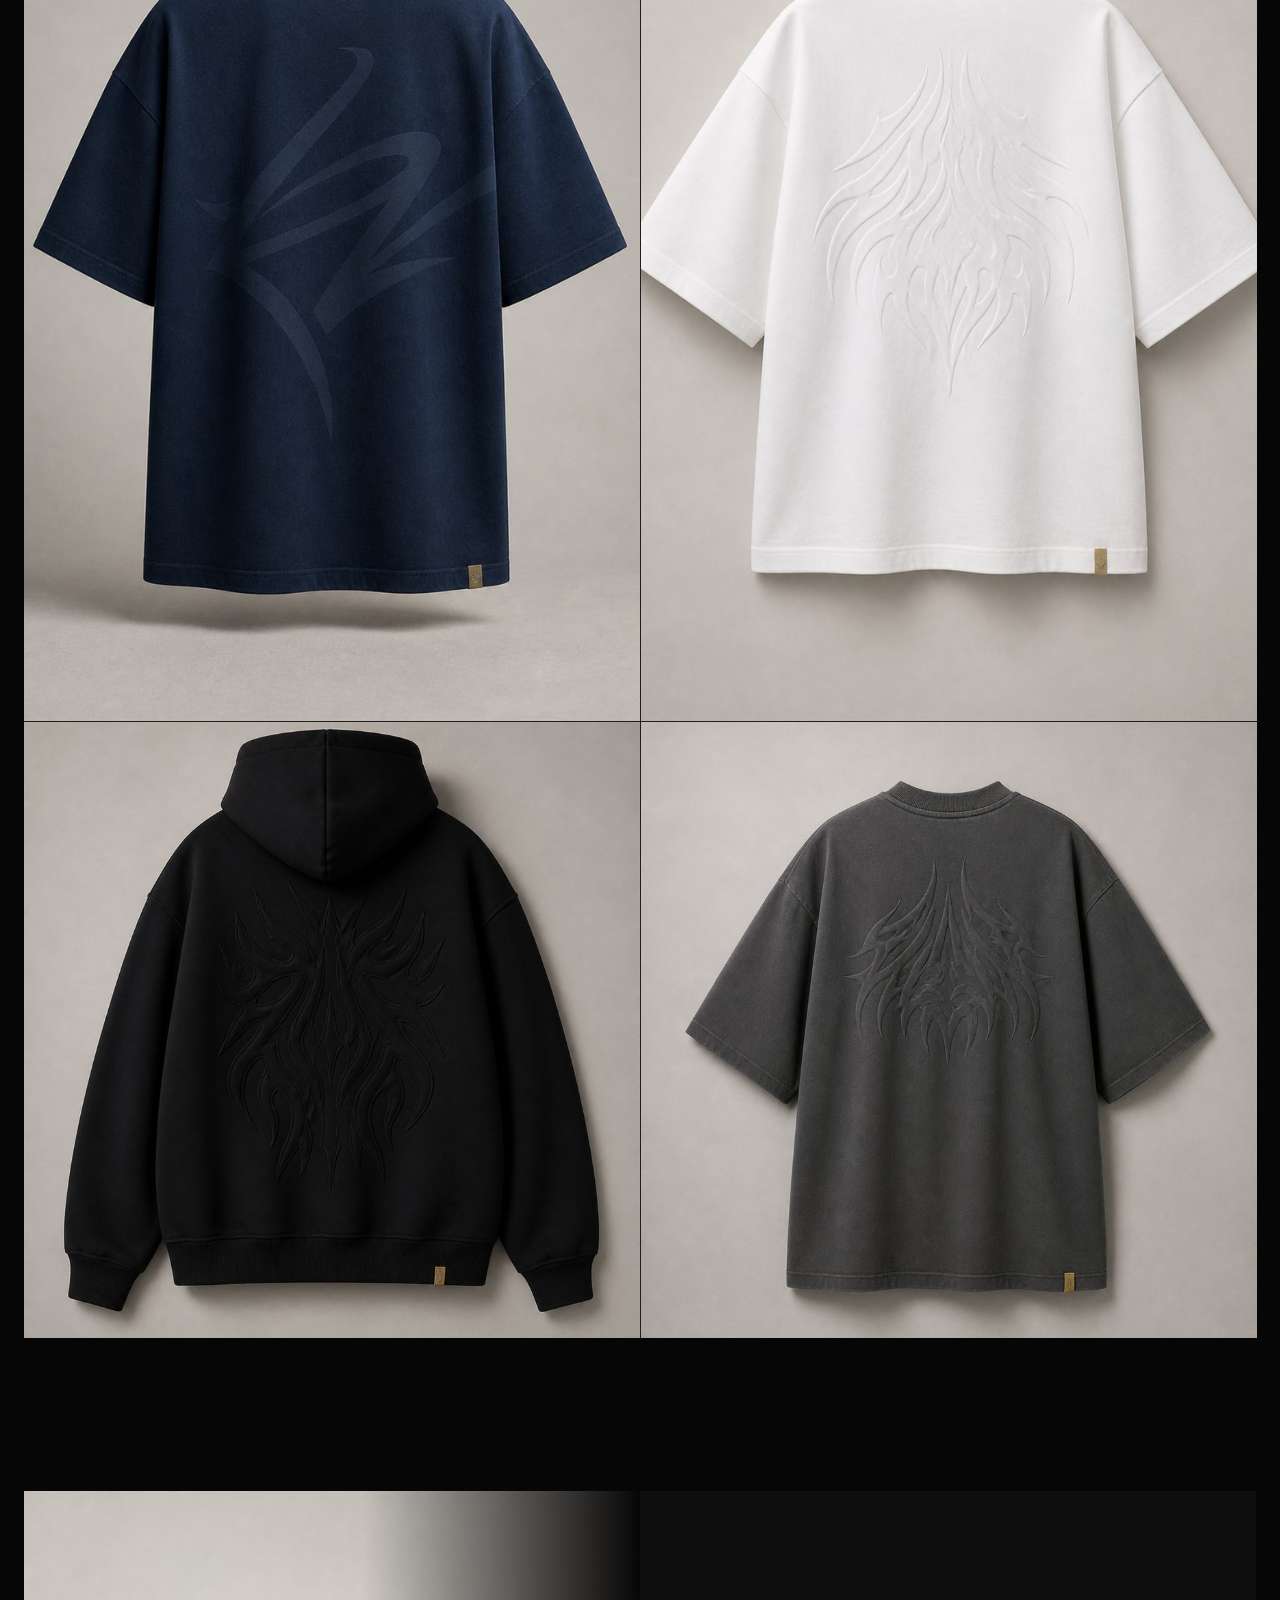
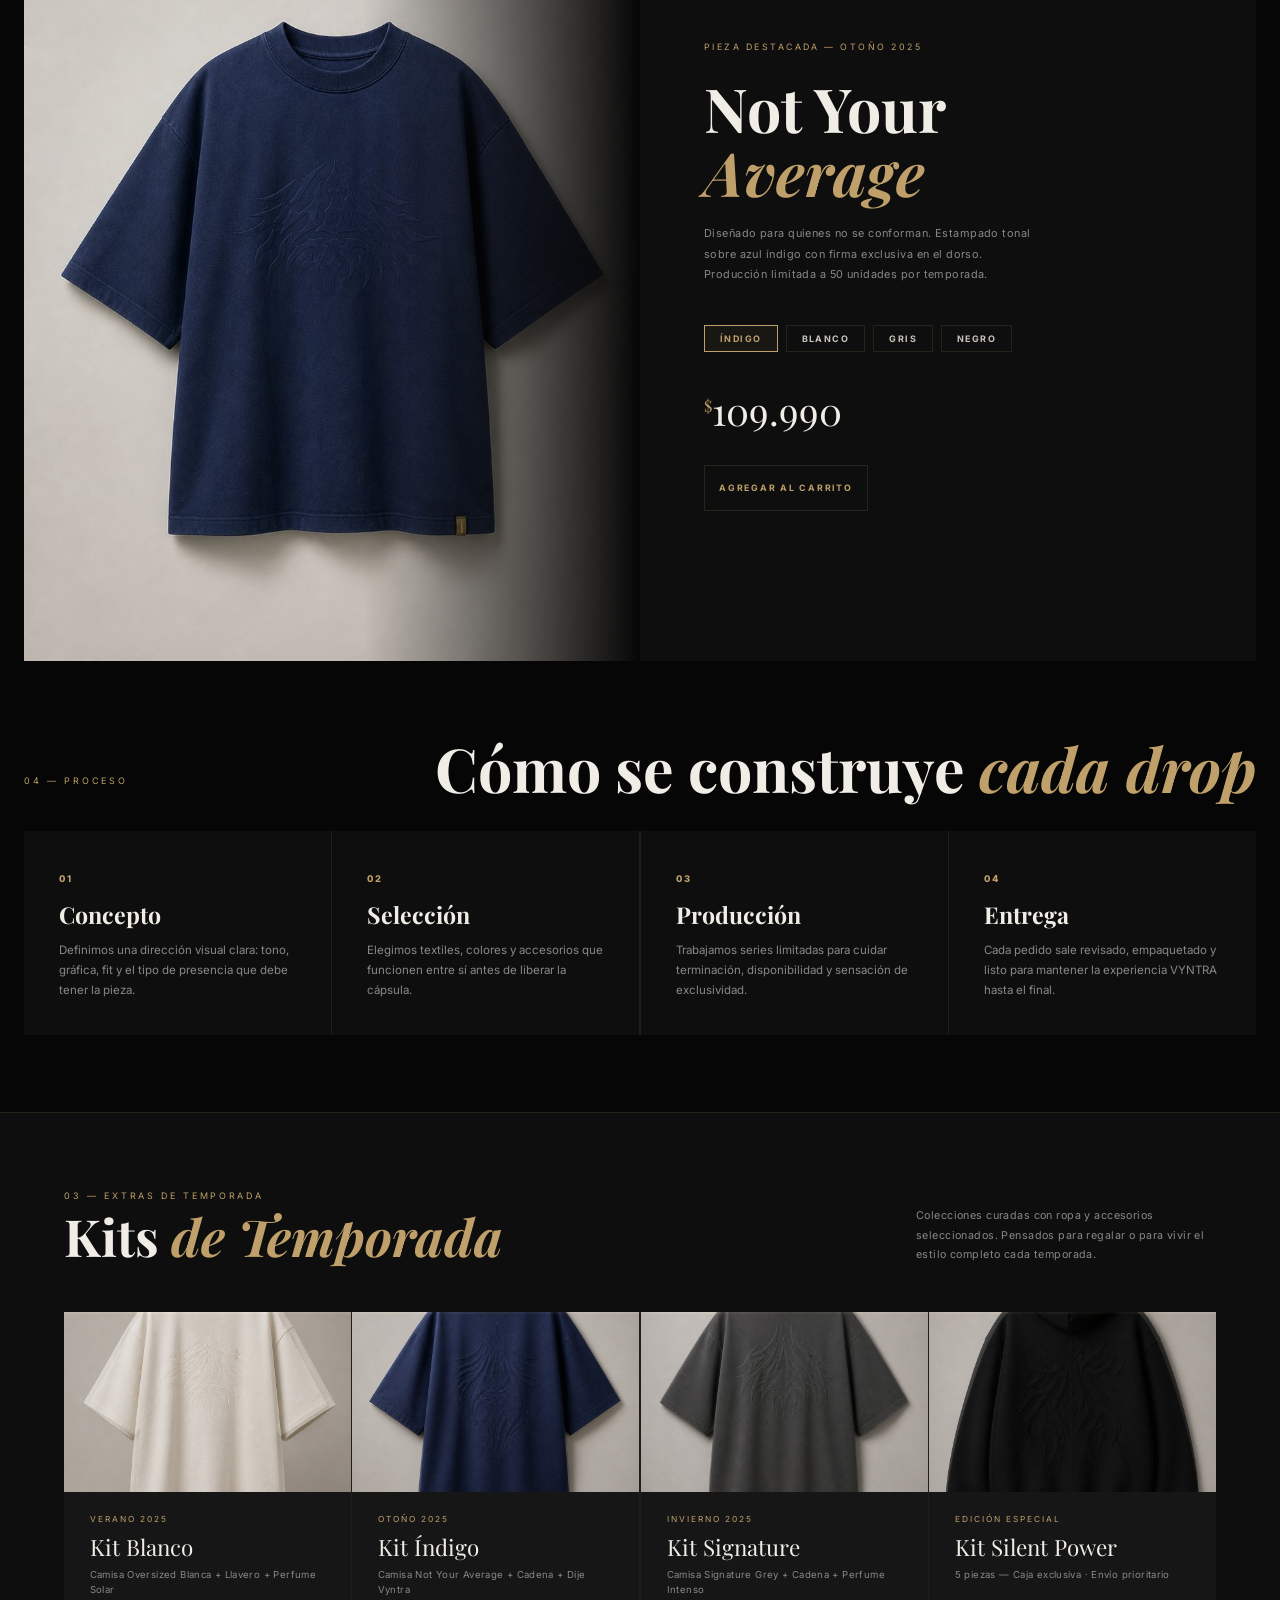
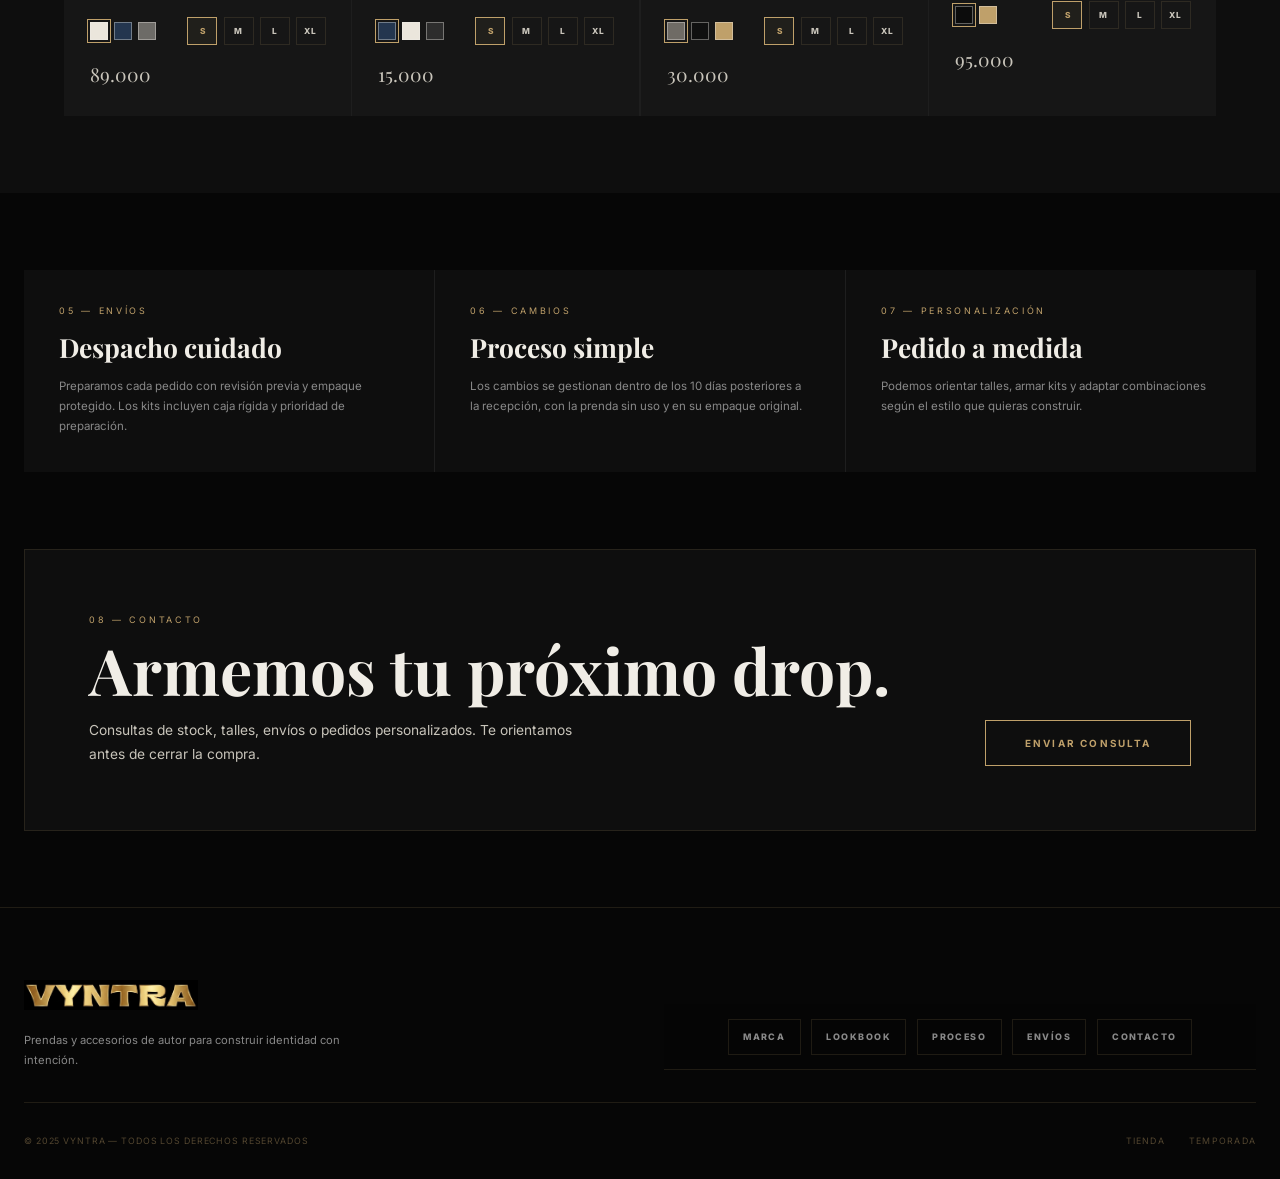
==== commit bad3ab73: "Remove legacy product images" ====
--- a/index.html
+++ b/index.html
@@ -33,7 +33,7 @@
 <!-- HERO -->
 <section class="hero">
   <div class="hero-bg">
-    <img src="images/WhatsApp Image 2026-05-29 at 10.07.06 (1).jpeg" alt="Remera VYNTRA Silent Power">
+    <img src="images/products/signature-back-indigo-hover.jpg" alt="Remera VYNTRA Silent Power">
   </div>
   <div class="hero-content">
     <div class="hero-eyebrow">
@@ -138,22 +138,22 @@
   </div>
   <div class="lookbook-grid">
     <div class="lb-card tall">
-      <img src="images/WhatsApp Image 2026-05-29 at 10.07.06 (1).jpeg" alt="Not Your Average lifestyle">
+      <img src="images/products/signature-back-indigo-hover.jpg" alt="Not Your Average lifestyle">
       <div class="lb-overlay"></div>
       <div class="lb-label"><span class="lb-label-text">Not Your Average</span></div>
     </div>
     <div class="lb-card tall">
-      <img src="images/WhatsApp Image 2026-05-29 at 10.07.06 (2).jpeg" alt="Signature back">
+      <img src="images/products/silent-power-blanco-hover.jpg" alt="Signature back">
       <div class="lb-overlay"></div>
       <div class="lb-label"><span class="lb-label-text">Signature Back</span></div>
     </div>
     <div class="lb-card square">
-      <img src="images/WhatsApp Image 2026-05-29 at 10.07.06 (3).jpeg" alt="VYNTRA Silent Power">
+      <img src="images/products/hoodie-silent-power-hover.jpg" alt="VYNTRA Silent Power">
       <div class="lb-overlay"></div>
       <div class="lb-label"><span class="lb-label-text">VYNTRA — Not For Everyone</span></div>
     </div>
     <div class="lb-card square">
-      <img src="images/WhatsApp Image 2026-05-29 at 10.07.07.jpeg" alt="Signature hanger">
+      <img src="images/products/signature-grey-hover.jpg" alt="Signature hanger">
       <div class="lb-overlay"></div>
       <div class="lb-label"><span class="lb-label-text">Signature Drop</span></div>
     </div>
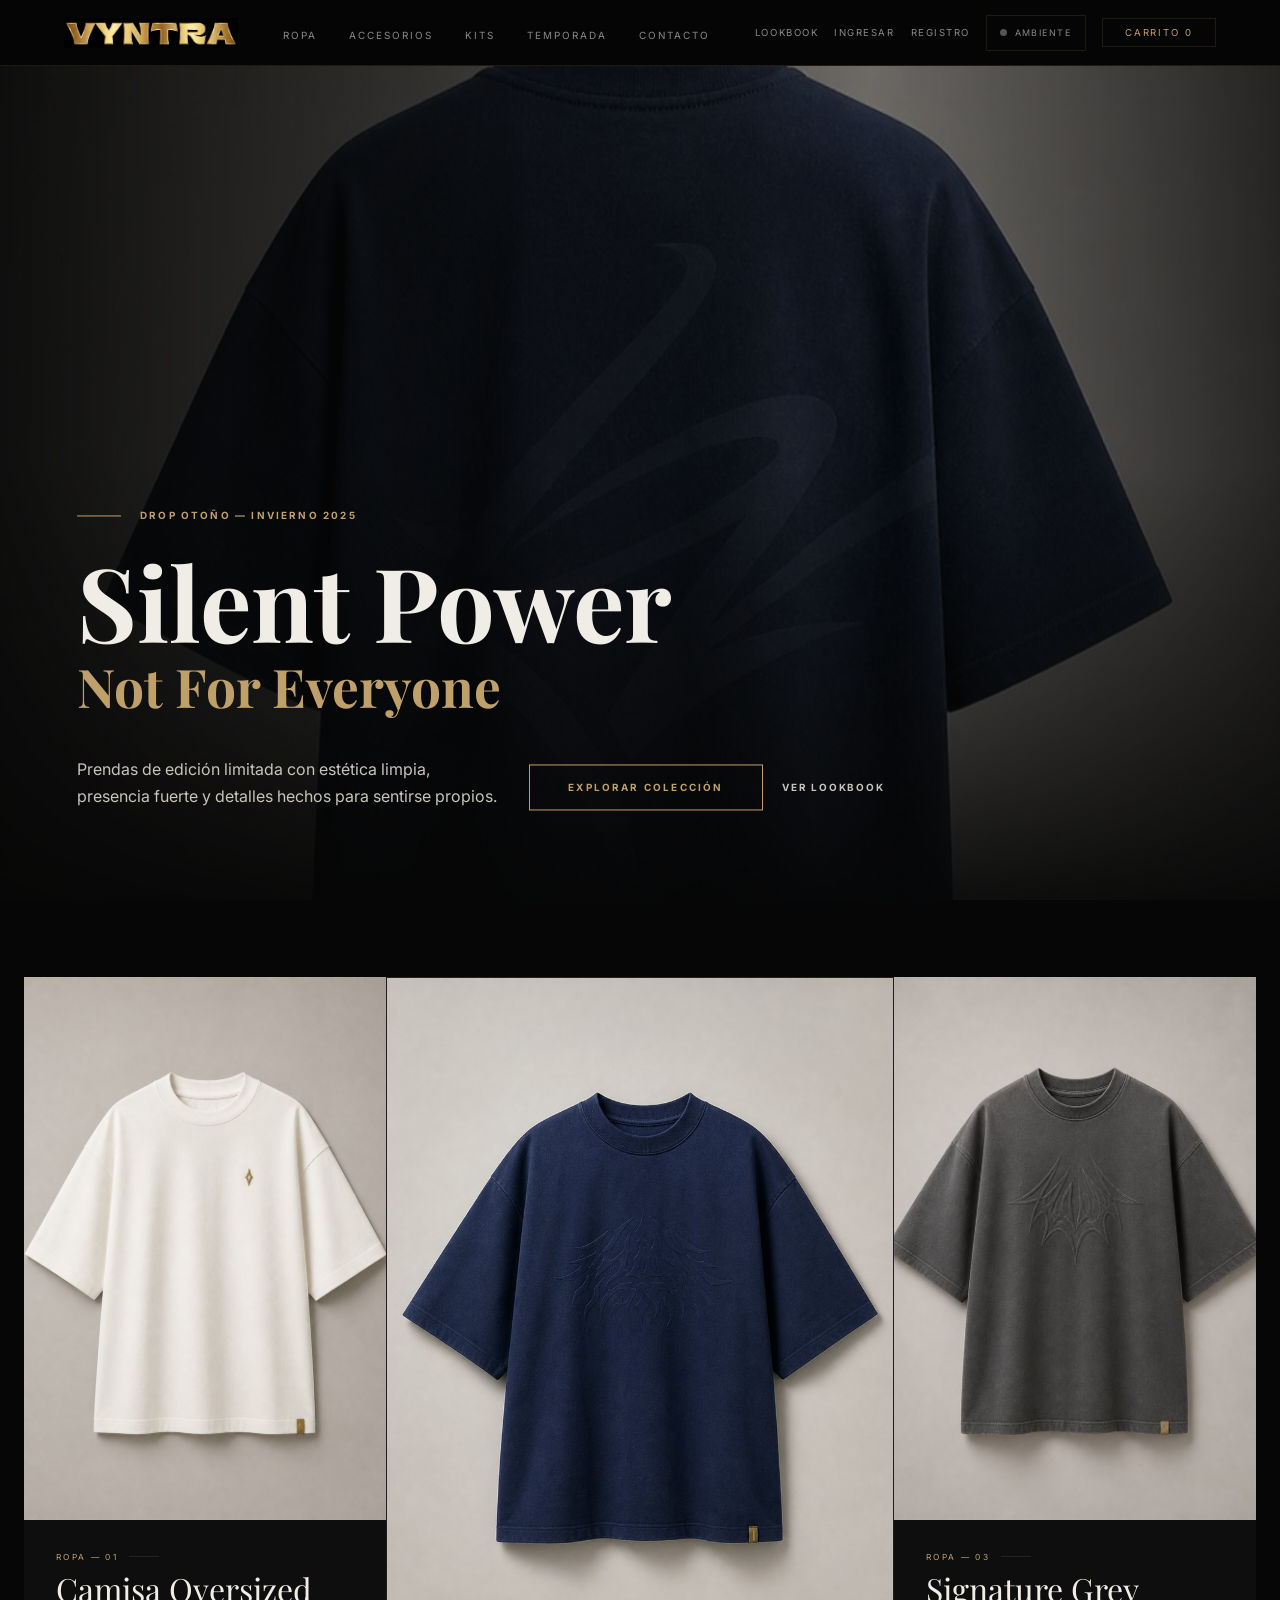
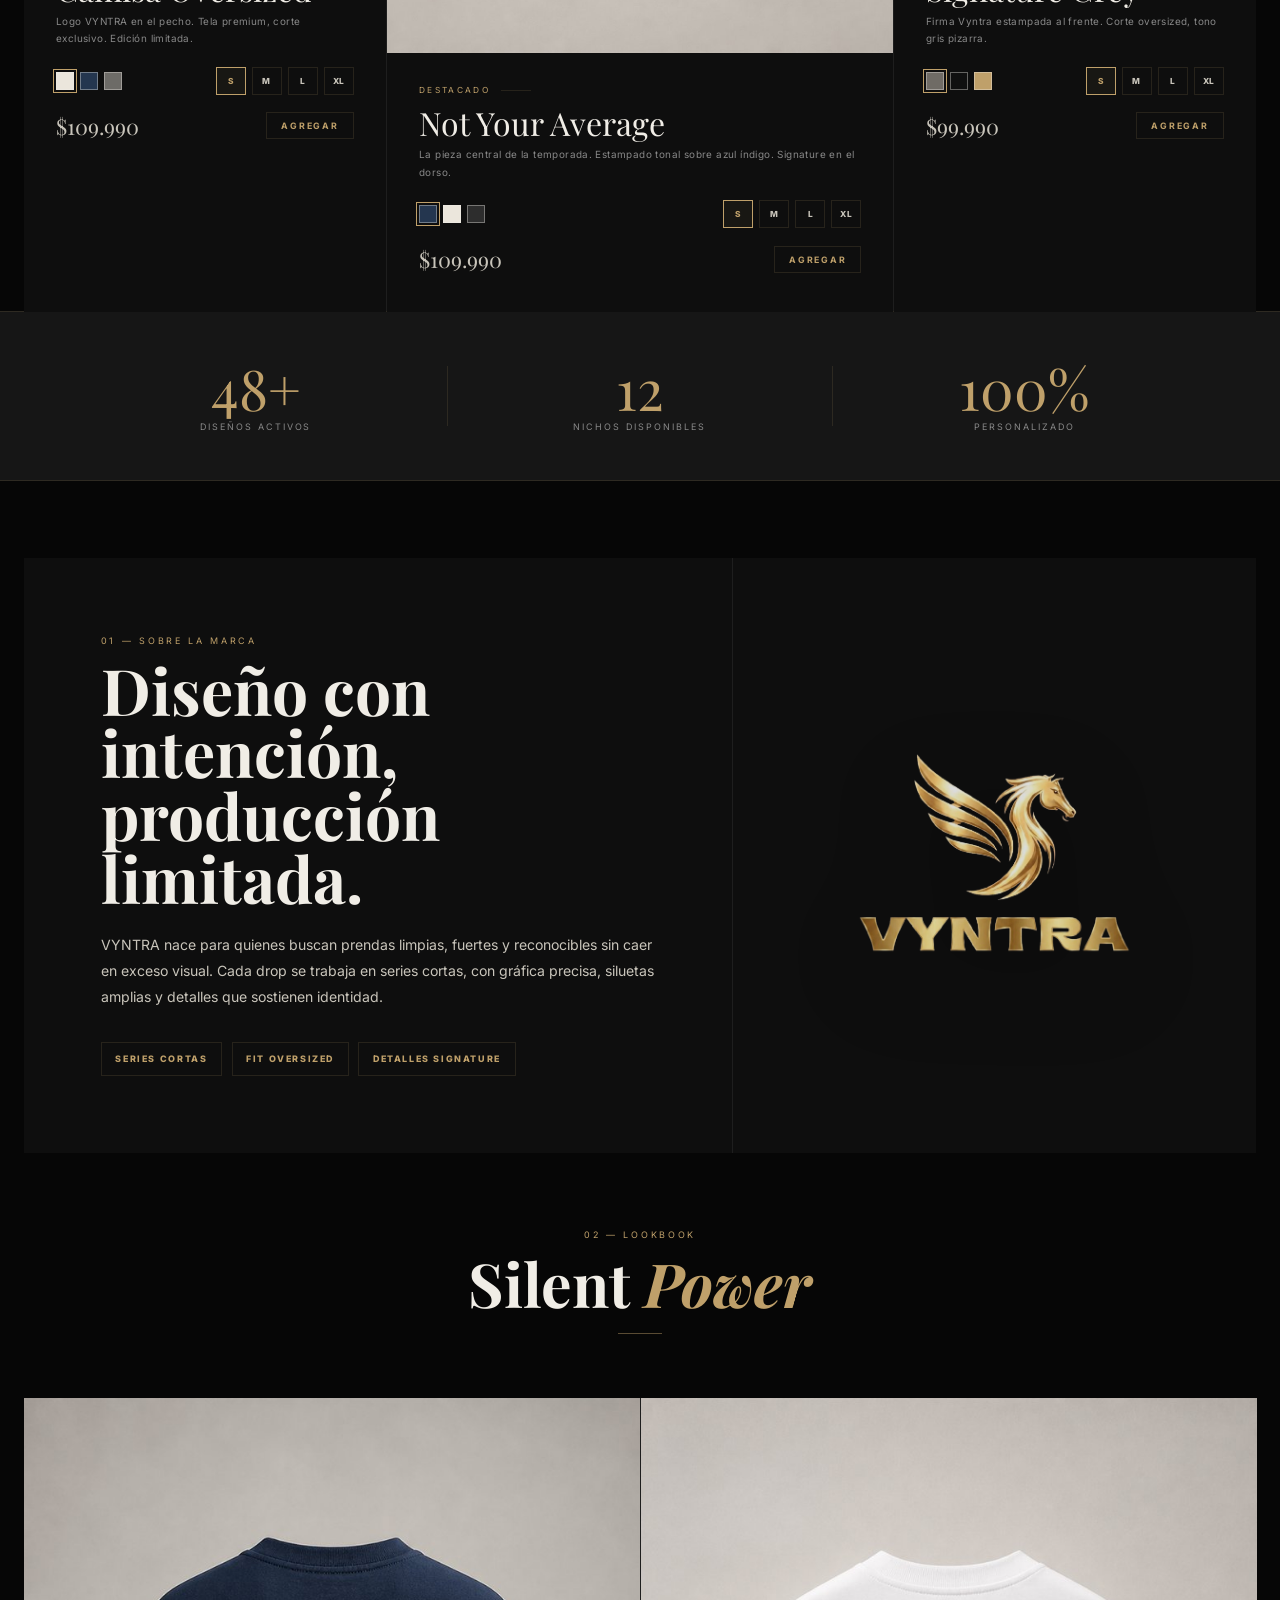
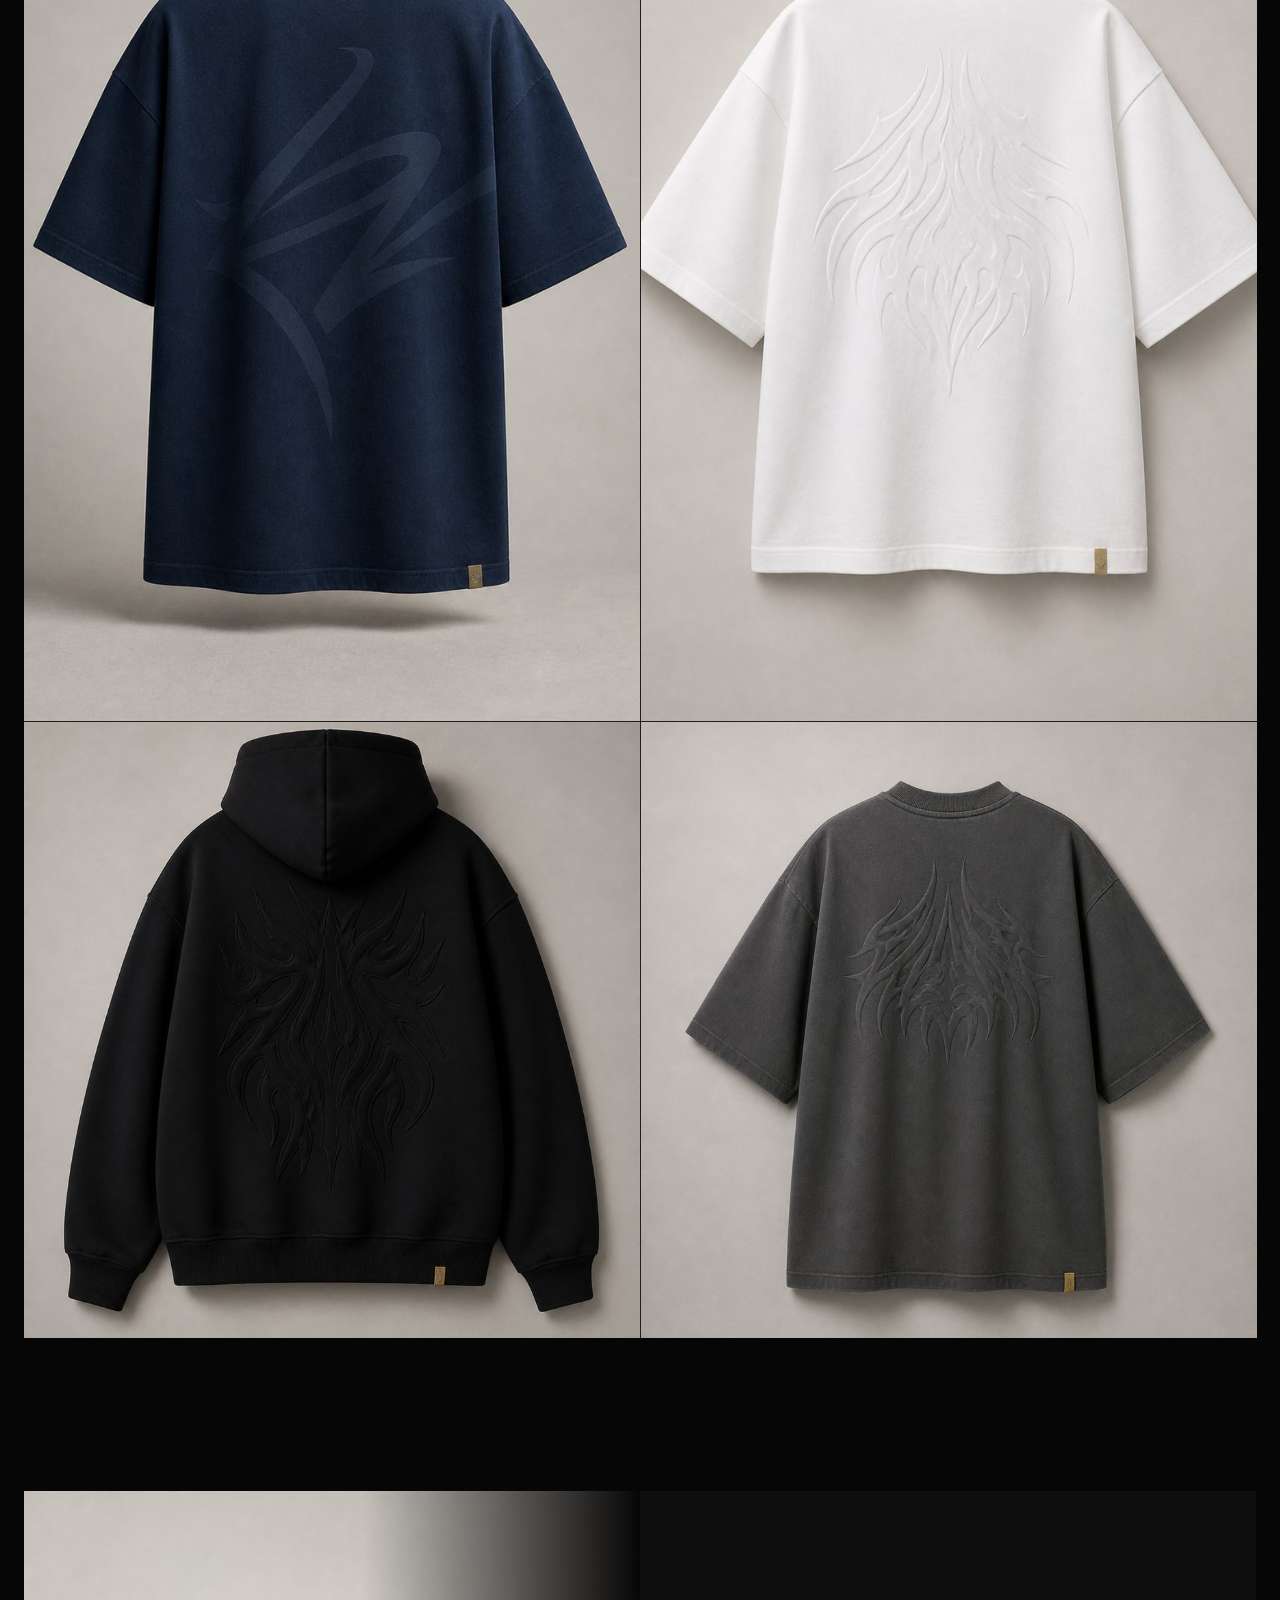
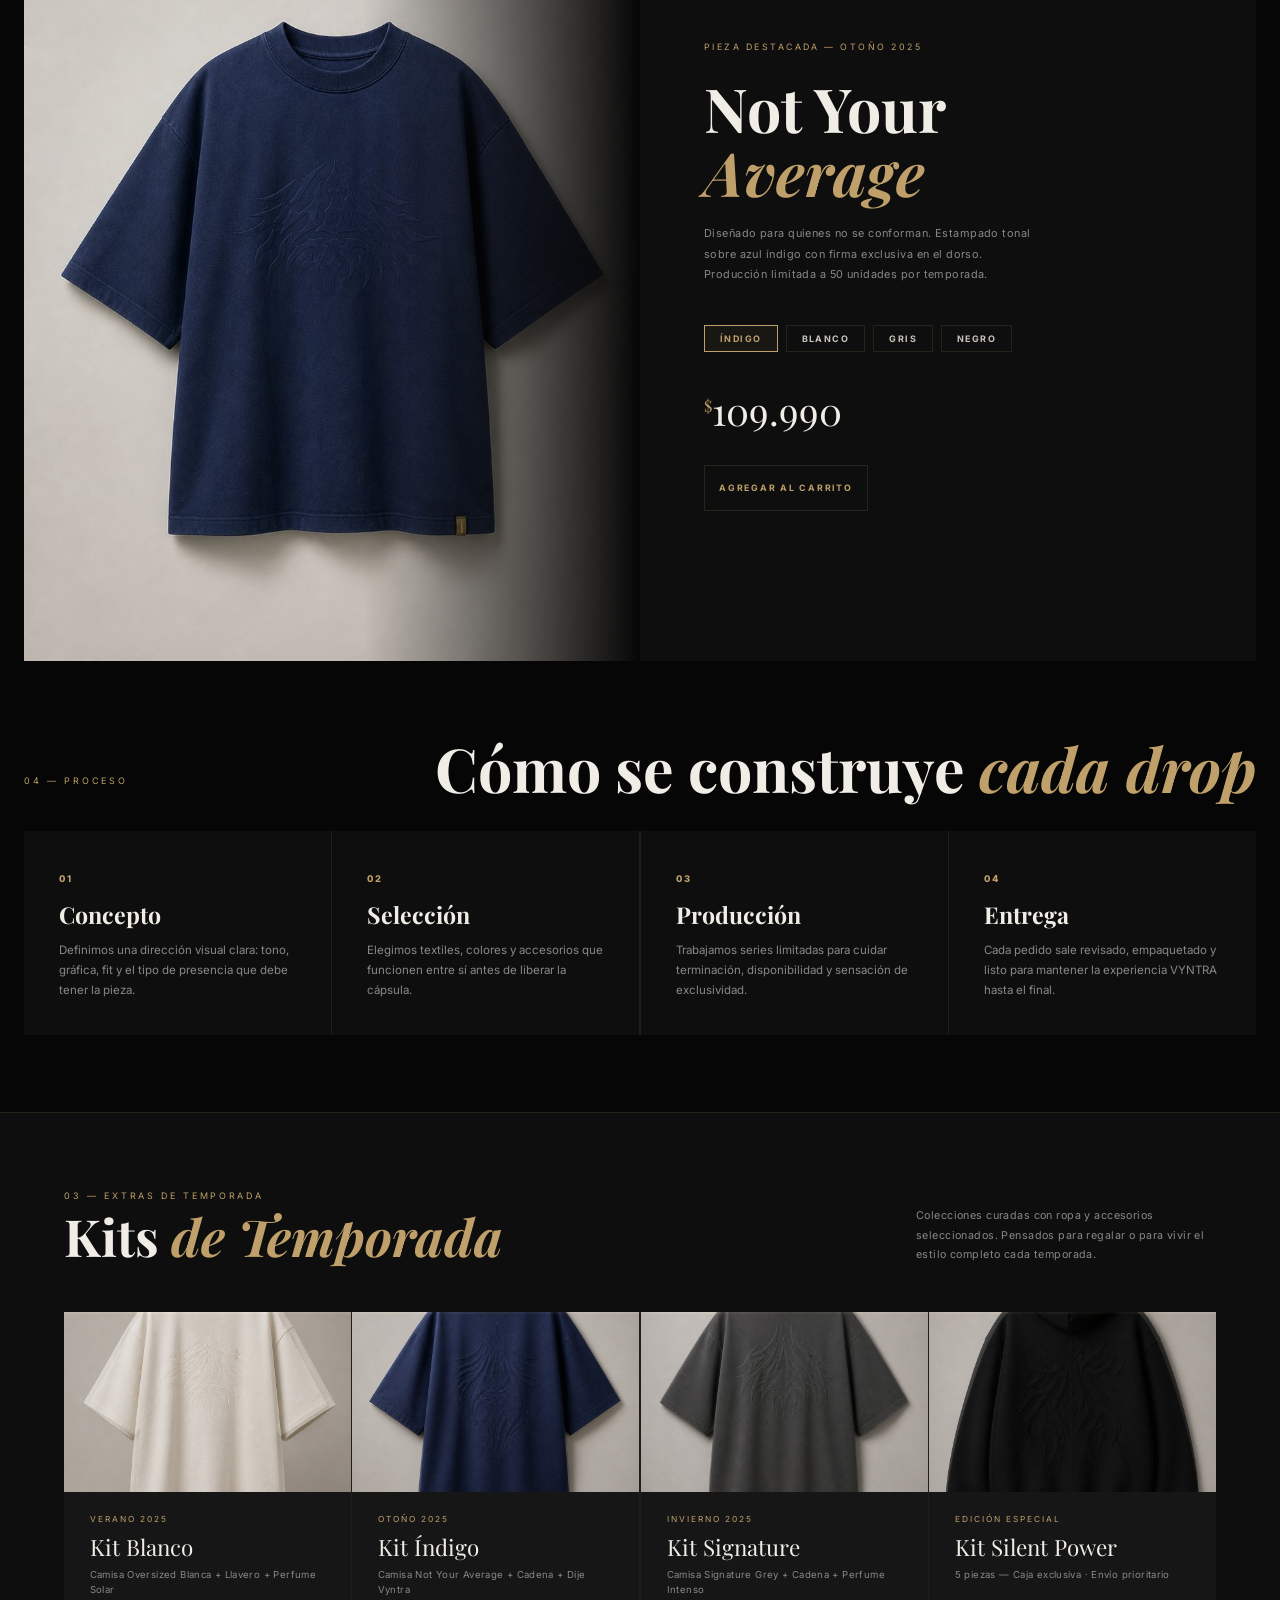
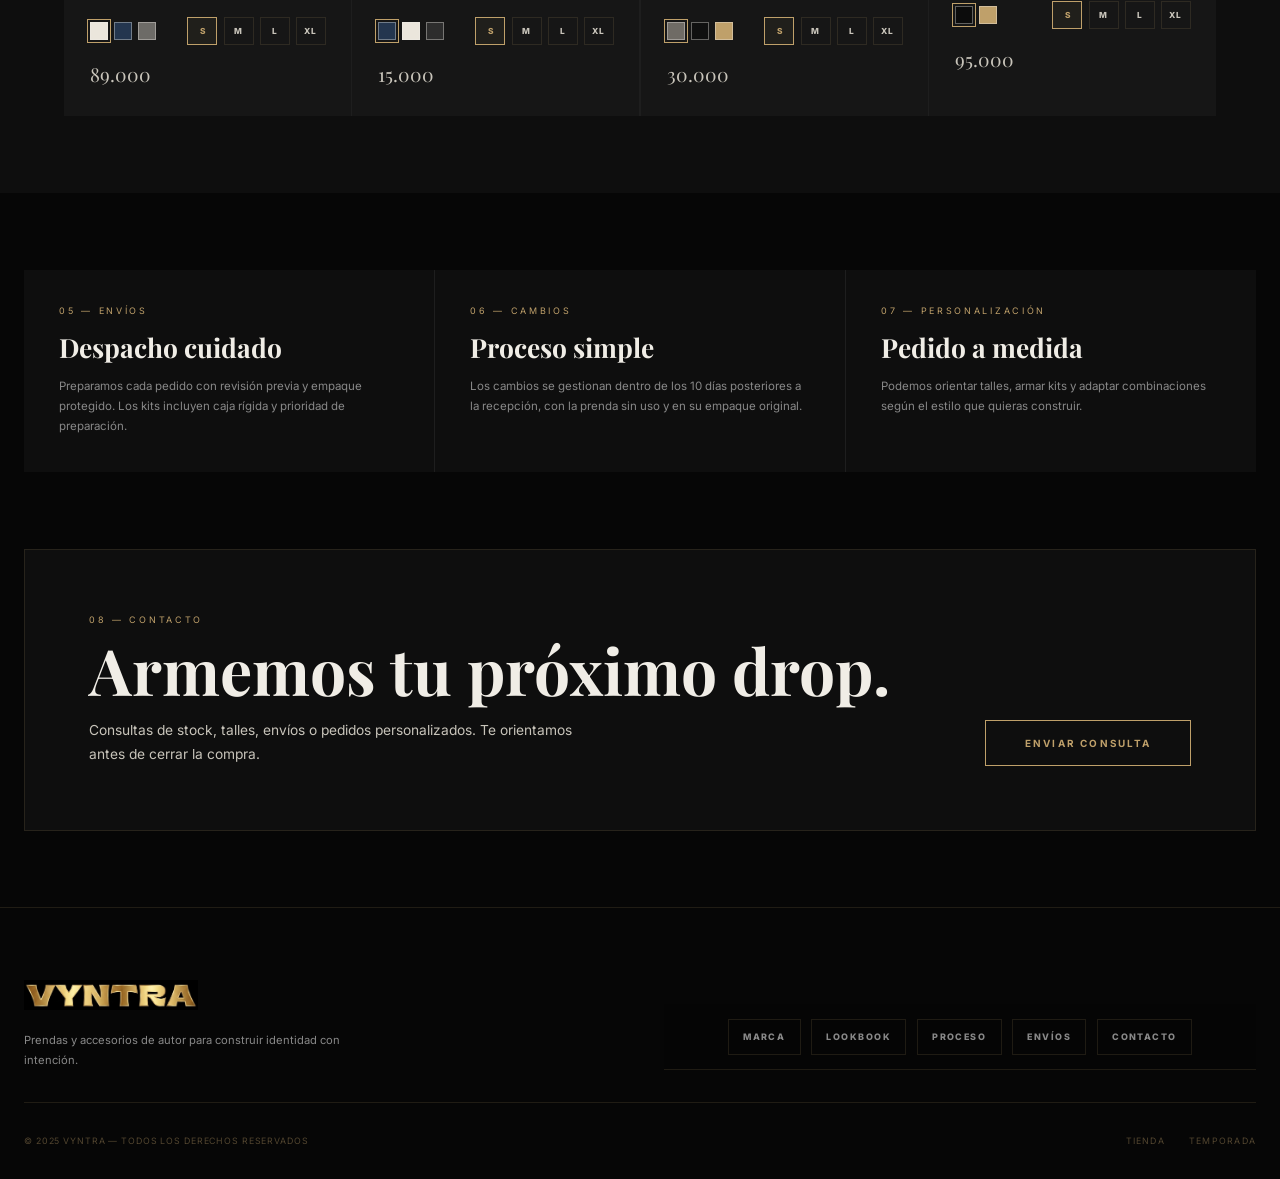
==== commit 6b97335b: "add auth database and ambient audio" ====
--- a/index.html
+++ b/index.html
@@ -22,12 +22,14 @@
   </ul>
   <div class="nav-end">
     <a class="nav-icon" href="temporada.html#lookbook">Lookbook</a>
+    <a class="nav-icon nav-auth-link" href="login.php" data-auth-login>Ingresar</a>
+    <a class="nav-icon nav-auth-link" href="register.php" data-auth-register>Registro</a>
     <button class="nav-cta" type="button">Carrito <span class="cart-count">0</span></button>
     <button class="nav-ham" type="button" aria-label="Abrir menú" aria-controls="menu-mobile" aria-expanded="false">☰</button>
   </div>
 </nav>
 <div class="mob" id="menu-mobile">
-  <a href="ropa.html">Ropa</a><a href="accesorios.html">Accesorios</a><a href="kits.html">Kits</a><a href="temporada.html">Temporada</a><a href="contacto.html">Contacto</a>
+  <a href="ropa.html">Ropa</a><a href="accesorios.html">Accesorios</a><a href="kits.html">Kits</a><a href="temporada.html">Temporada</a><a href="contacto.html">Contacto</a><a href="login.php" data-auth-login>Ingresar</a><a href="register.php" data-auth-register>Registro</a>
 </div>
 
 <!-- HERO -->
--- a/css/vyntra_noir.css
+++ b/css/vyntra_noir.css
@@ -147,6 +147,59 @@
 .nav-cta:hover {
   background: var(--g);
   color: var(--b);
+}
+
+.nav-auth-link.is-authenticated {
+  color: var(--g);
+}
+
+.ambient-toggle {
+  display: inline-flex;
+  align-items: center;
+  gap: .45rem;
+  min-height: 36px;
+  border: 1px solid var(--g3);
+  background: none;
+  color: var(--d3);
+  padding: 0 .85rem;
+  font-family: inherit;
+  font-size: .56rem;
+  letter-spacing: .16em;
+  text-transform: uppercase;
+  cursor: pointer;
+  transition: border-color .3s, color .3s, background .3s;
+}
+
+.ambient-toggle:hover,
+.ambient-toggle.is-on {
+  border-color: var(--g);
+  color: var(--g);
+  background: var(--g4);
+}
+
+.ambient-dot {
+  width: 7px;
+  height: 7px;
+  border-radius: 999px;
+  background: var(--d2);
+  transition: background .3s, box-shadow .3s;
+}
+
+.ambient-toggle.is-on .ambient-dot {
+  background: var(--g);
+  box-shadow: 0 0 0 6px rgba(191, 160, 106, .12);
+  animation: ambientPulse 1.8s ease-in-out infinite;
+}
+
+@keyframes ambientPulse {
+  0%,
+  100% {
+    box-shadow: 0 0 0 4px rgba(191, 160, 106, .1);
+  }
+
+  50% {
+    box-shadow: 0 0 0 9px rgba(191, 160, 106, .2);
+  }
 }
 
 .nav-ham {
@@ -1686,6 +1739,115 @@
   border-color: var(--g);
 }
 
+/* AUTH */
+.auth-shell {
+  width: min(100% - 3rem, 1180px);
+  min-height: calc(100vh - 66px);
+  margin: 0 auto;
+  padding: clamp(3rem, 6vw, 5rem) 0;
+  display: grid;
+  grid-template-columns: .95fr 1.05fr;
+  gap: 1px;
+  background: var(--b4);
+  align-items: stretch;
+}
+
+.auth-copy,
+.auth-card {
+  background: var(--b2);
+  padding: clamp(1.6rem, 4vw, 3.4rem);
+}
+
+.auth-copy {
+  display: flex;
+  flex-direction: column;
+  justify-content: center;
+}
+
+.auth-copy h1,
+.auth-card h2 {
+  font-family: 'Playfair Display', Georgia, serif;
+  color: var(--w);
+  letter-spacing: 0;
+  line-height: 1;
+}
+
+.auth-copy h1 {
+  font-size: clamp(2.7rem, 6vw, 5rem);
+  margin-bottom: 1.2rem;
+}
+
+.auth-copy p {
+  max-width: 460px;
+  color: var(--w2);
+  line-height: 1.85;
+  font-size: .9rem;
+}
+
+.auth-card {
+  display: flex;
+  flex-direction: column;
+  justify-content: center;
+  gap: 1rem;
+  border: 1px solid var(--g3);
+}
+
+.auth-card h2 {
+  font-size: clamp(2rem, 4vw, 3.2rem);
+  margin-bottom: .4rem;
+}
+
+.auth-card label {
+  display: grid;
+  gap: .45rem;
+  color: var(--g);
+  font-size: .58rem;
+  letter-spacing: .18em;
+  text-transform: uppercase;
+  font-weight: 800;
+}
+
+.auth-card input {
+  width: 100%;
+  border: 1px solid var(--g3);
+  background: var(--b);
+  color: var(--w);
+  padding: .95rem 1rem;
+  font: inherit;
+  font-size: .86rem;
+  outline: none;
+}
+
+.auth-card input:focus {
+  border-color: var(--g);
+}
+
+.auth-alert {
+  border: 1px solid rgba(191, 160, 106, .35);
+  background: rgba(191, 160, 106, .08);
+  color: var(--w2);
+  padding: .9rem 1rem;
+  display: grid;
+  gap: .35rem;
+}
+
+.auth-alert p {
+  font-size: .72rem;
+  line-height: 1.55;
+}
+
+.auth-switch {
+  color: var(--d3);
+  font-size: .72rem;
+  line-height: 1.6;
+}
+
+.auth-switch a {
+  color: var(--g);
+  text-decoration: none;
+  font-weight: 800;
+}
+
 /* PRODUCT MODAL */
 .product-modal {
   position: fixed;
@@ -2218,9 +2380,51 @@
   color: var(--g);
 }
 
+@media(max-width:1120px) {
+  nav {
+    padding: 0 1.25rem;
+  }
+
+  .nav-center {
+    gap: .9rem;
+  }
+
+  .nav-end {
+    gap: .55rem;
+  }
+
+  .nav-cta {
+    padding: 8px 14px;
+  }
+
+  .ambient-label {
+    display: none;
+  }
+
+  .ambient-toggle {
+    width: 36px;
+    justify-content: center;
+    padding: 0;
+  }
+}
+
 @media(max-width:900px) {
   .nav-center {
     display: none;
+  }
+
+  .nav-end {
+    gap: .65rem;
+  }
+
+  .ambient-label {
+    display: none;
+  }
+
+  .ambient-toggle {
+    width: 38px;
+    justify-content: center;
+    padding: 0;
   }
 
   .nav-ham {
@@ -2335,6 +2539,13 @@
     min-height: 340px;
     max-height: 48vh;
   }
+
+  .auth-shell {
+    width: calc(100% - 2rem);
+    min-height: auto;
+    grid-template-columns: 1fr;
+    padding: 2rem 0;
+  }
 }
 
 @media(max-width:600px) {
@@ -2348,6 +2559,11 @@
 
   .nav-icon {
     display: none;
+  }
+
+  .ambient-toggle {
+    width: 34px;
+    min-height: 34px;
   }
 
   .hero {
@@ -2517,4 +2733,14 @@
     top: .7rem;
     right: .7rem;
   }
-}
+
+  .auth-shell {
+    width: calc(100% - 1rem);
+    padding: 1rem 0;
+  }
+
+  .auth-copy,
+  .auth-card {
+    padding: 1.35rem;
+  }
+}
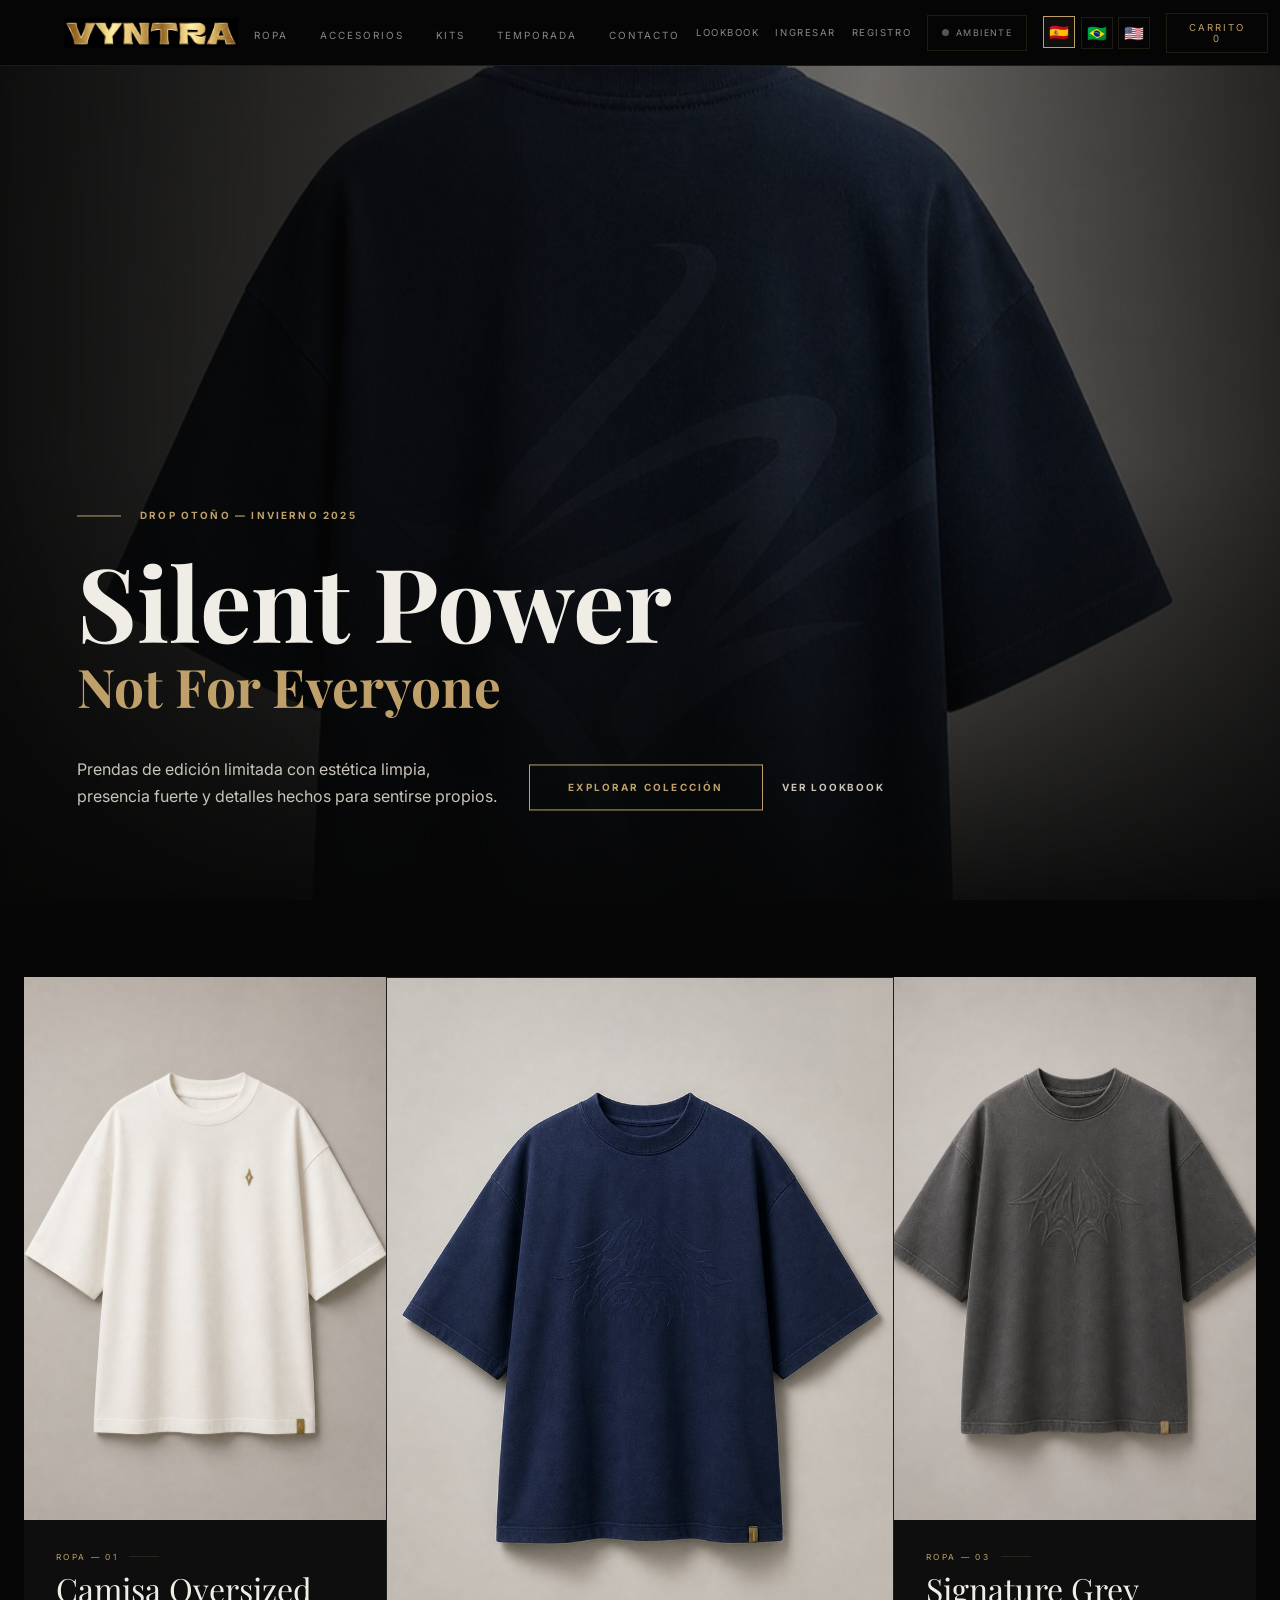
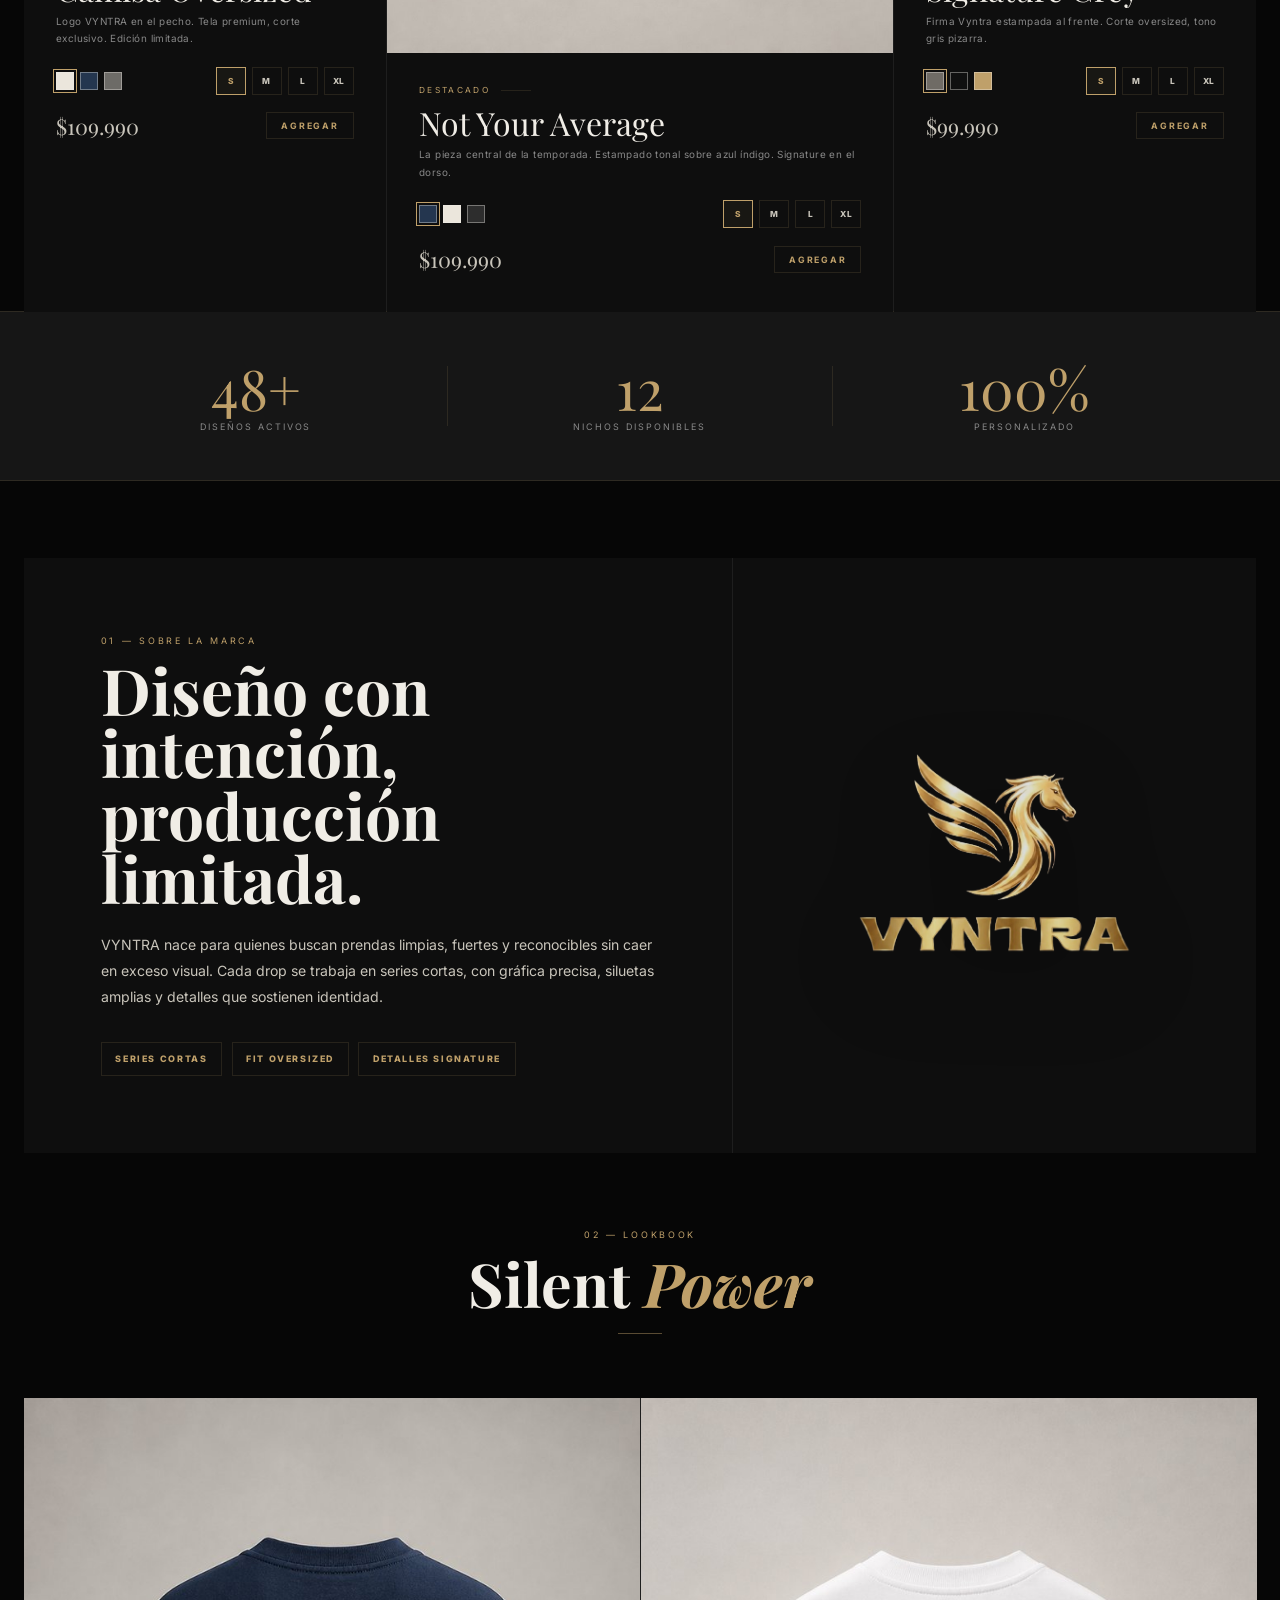
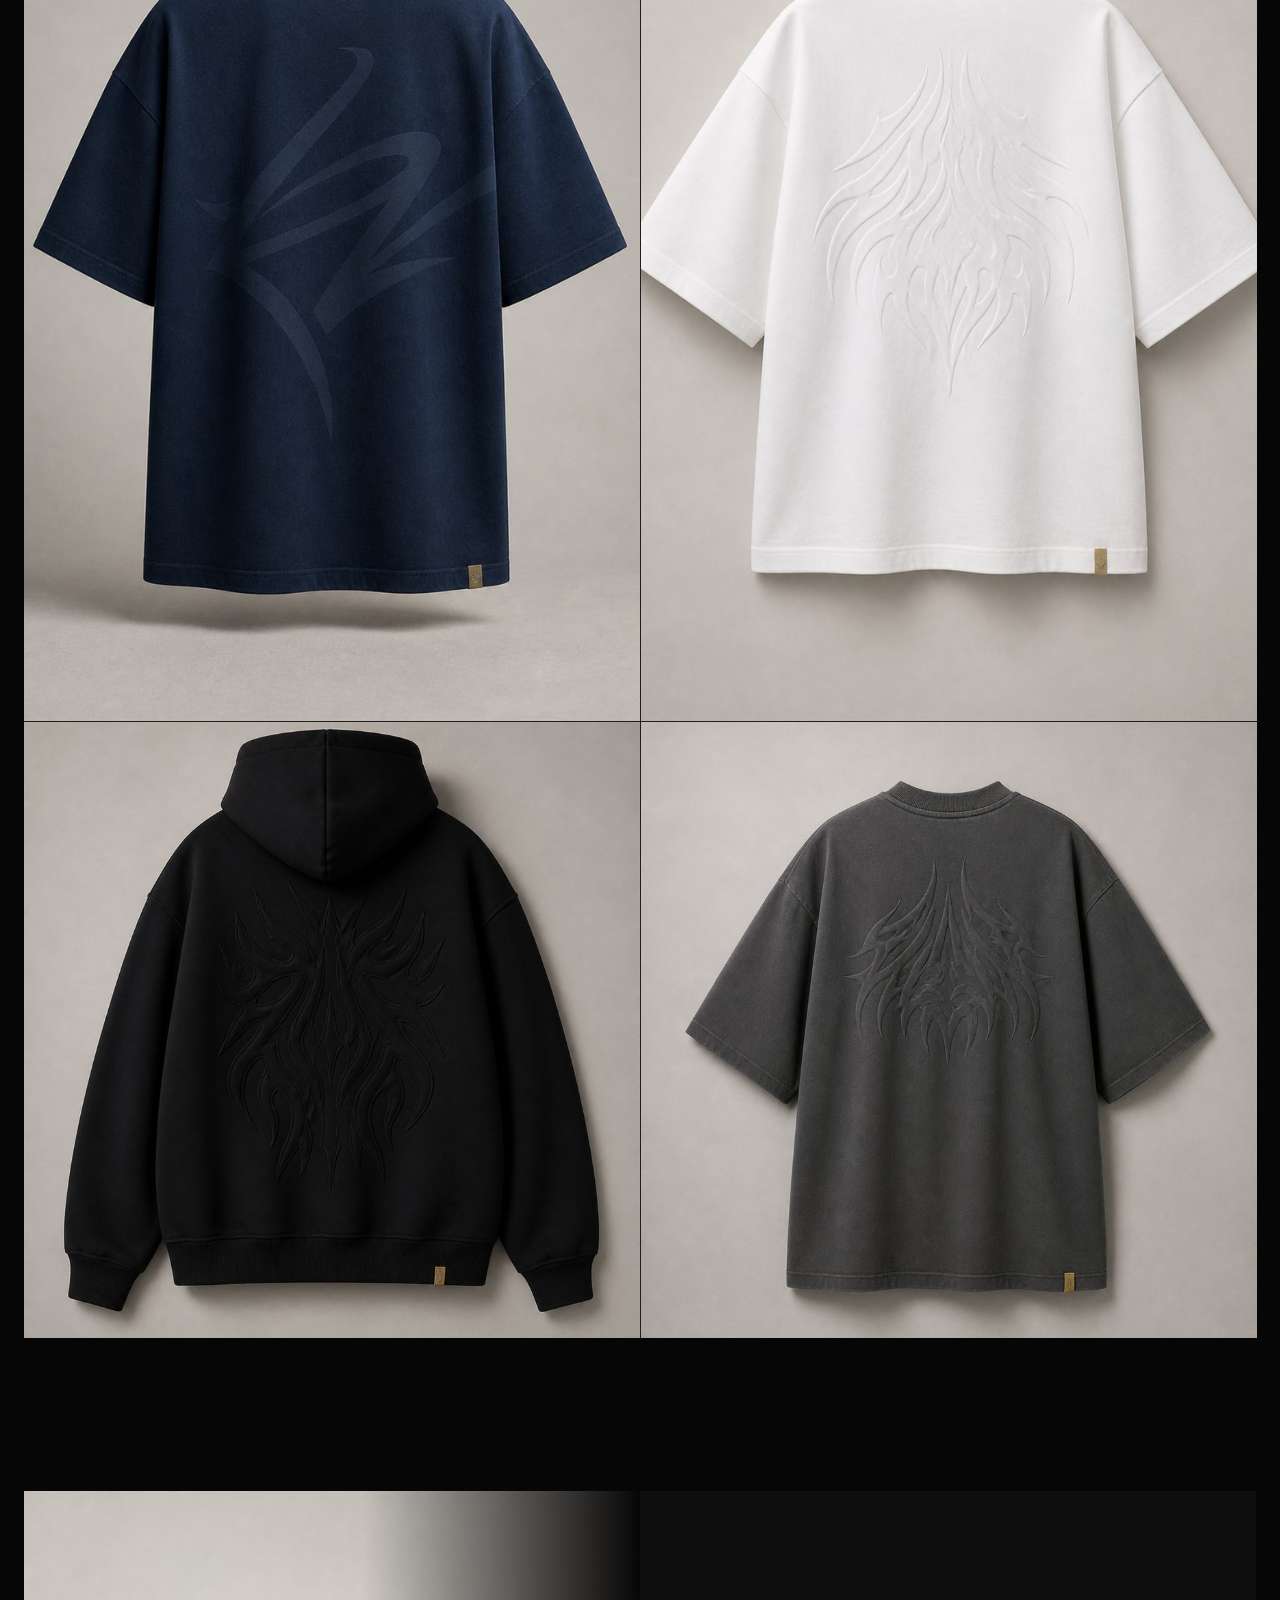
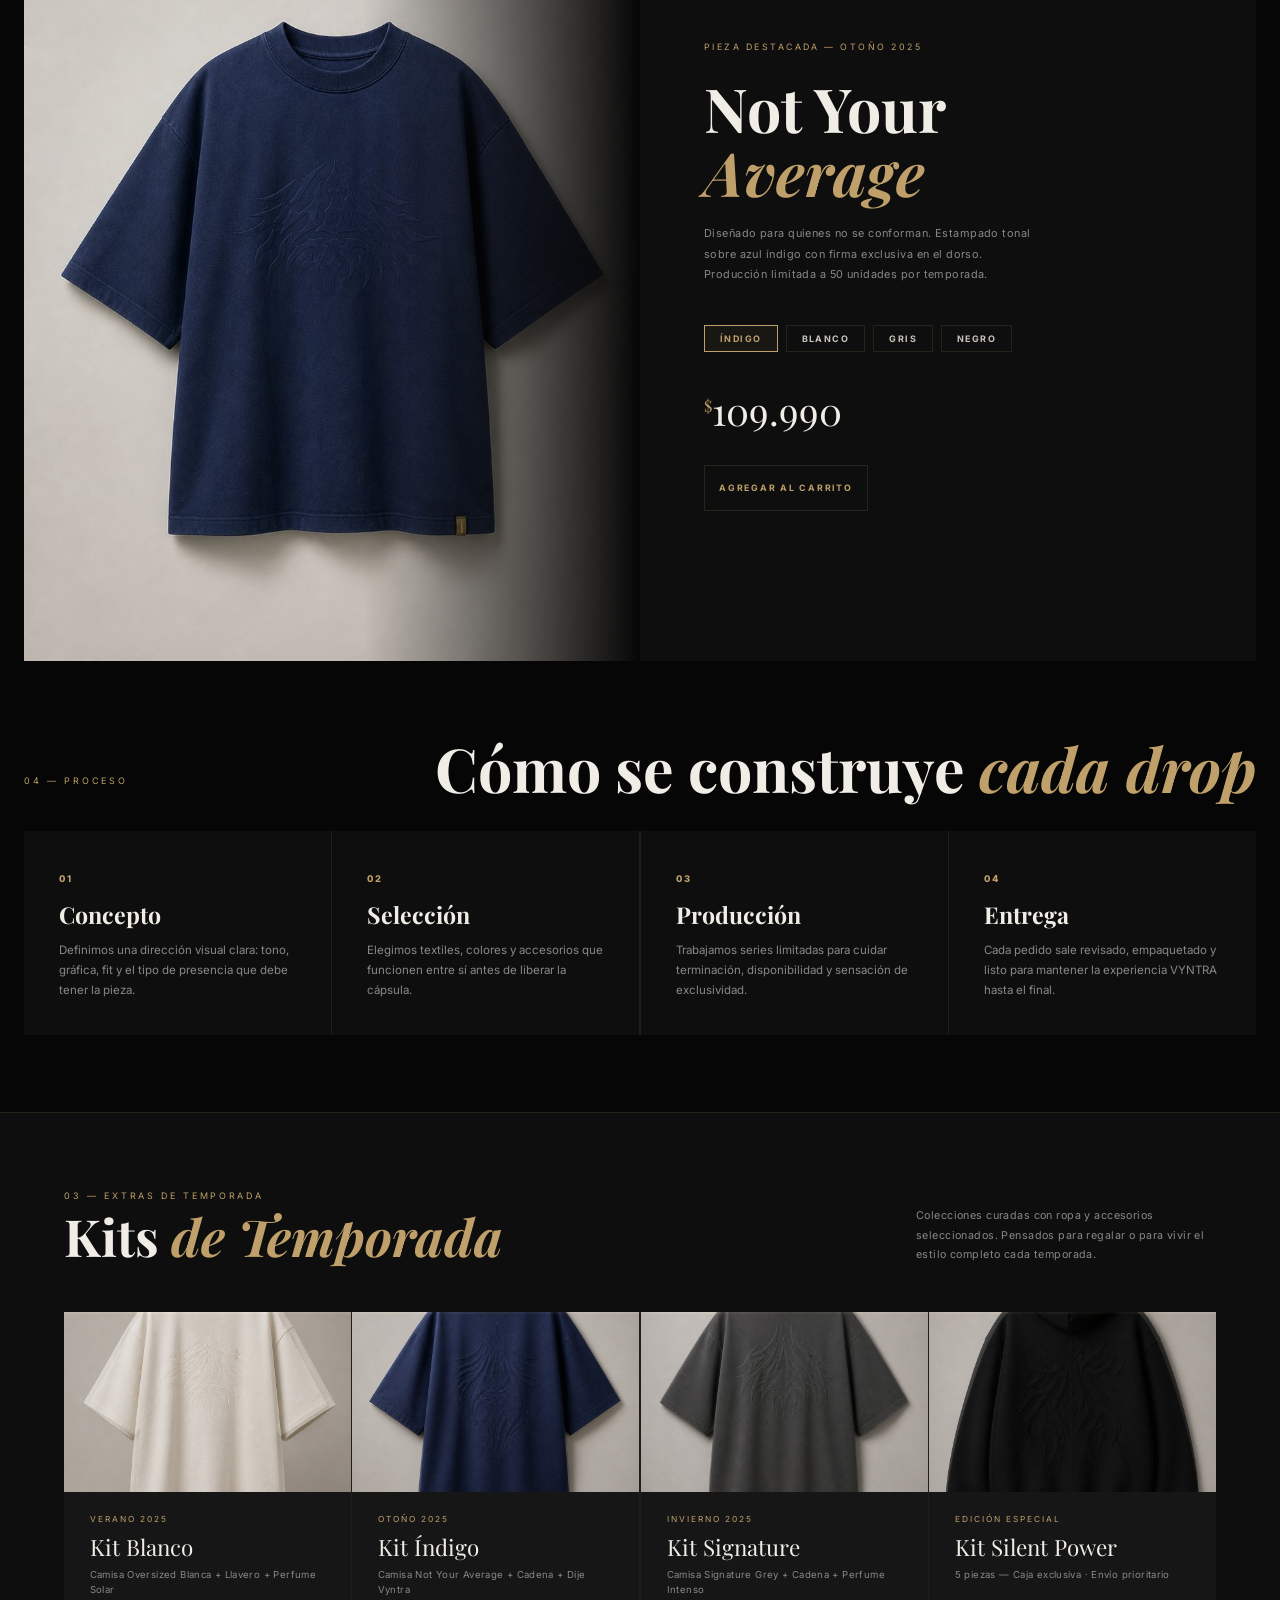
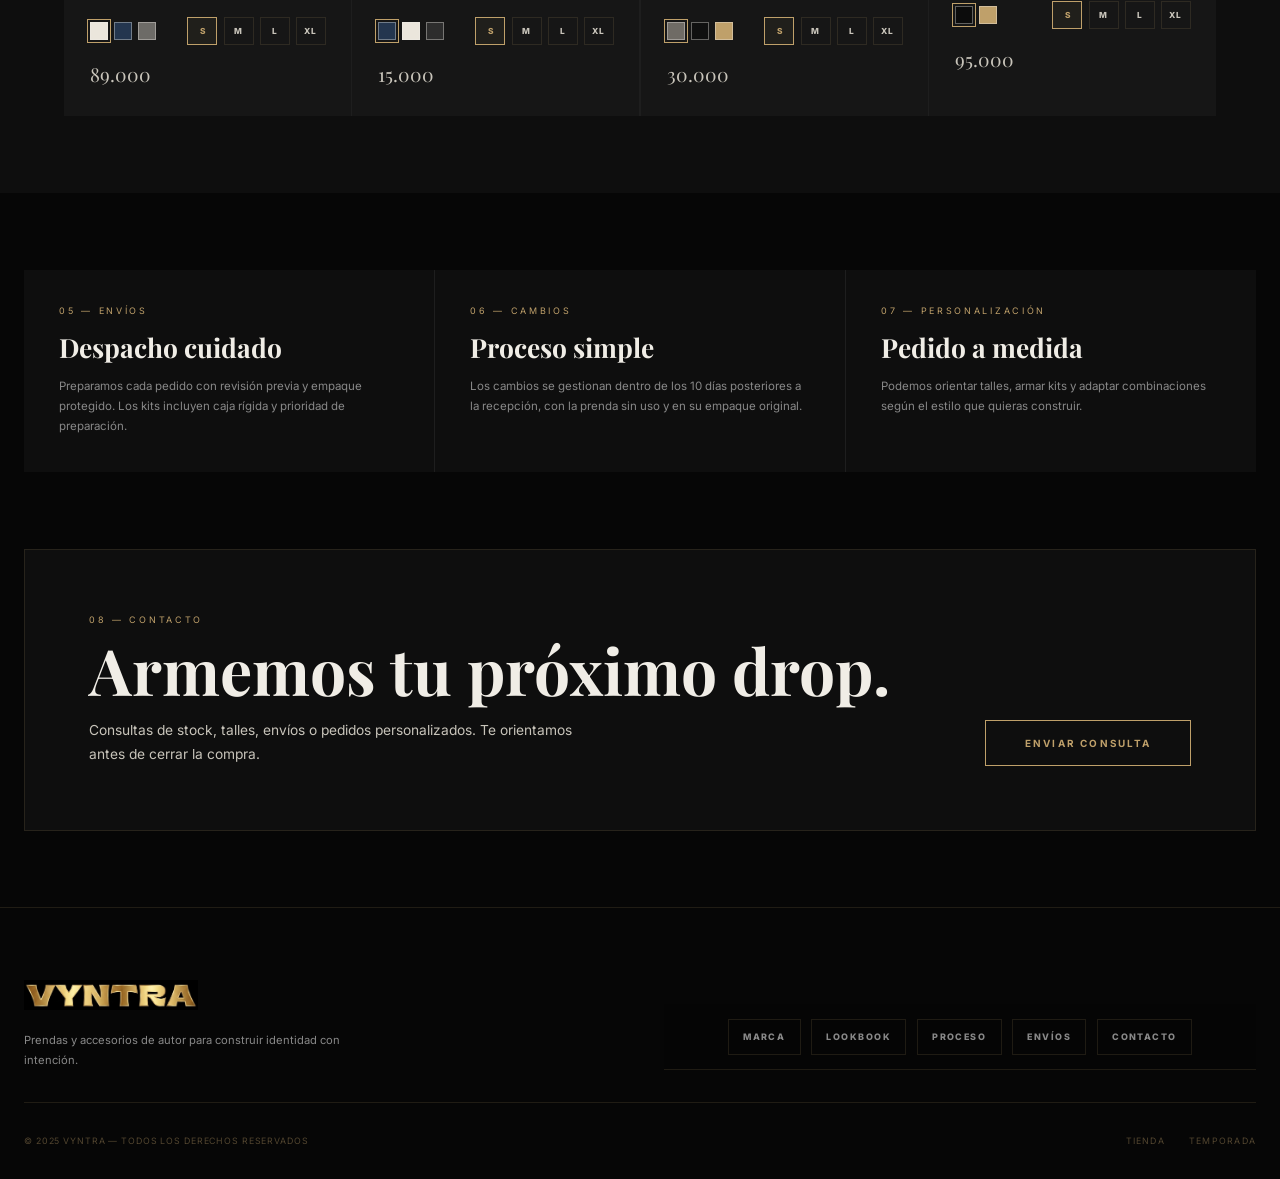
==== commit f6efc013: "add language switcher" ====
--- a/index.html
+++ b/index.html
@@ -316,5 +316,6 @@
   </div>
 </footer>
 <script src="js/vyntra_noir.js"></script>
+<script src="js/vyntra_i18n.js"></script>
 </body>
 </html>
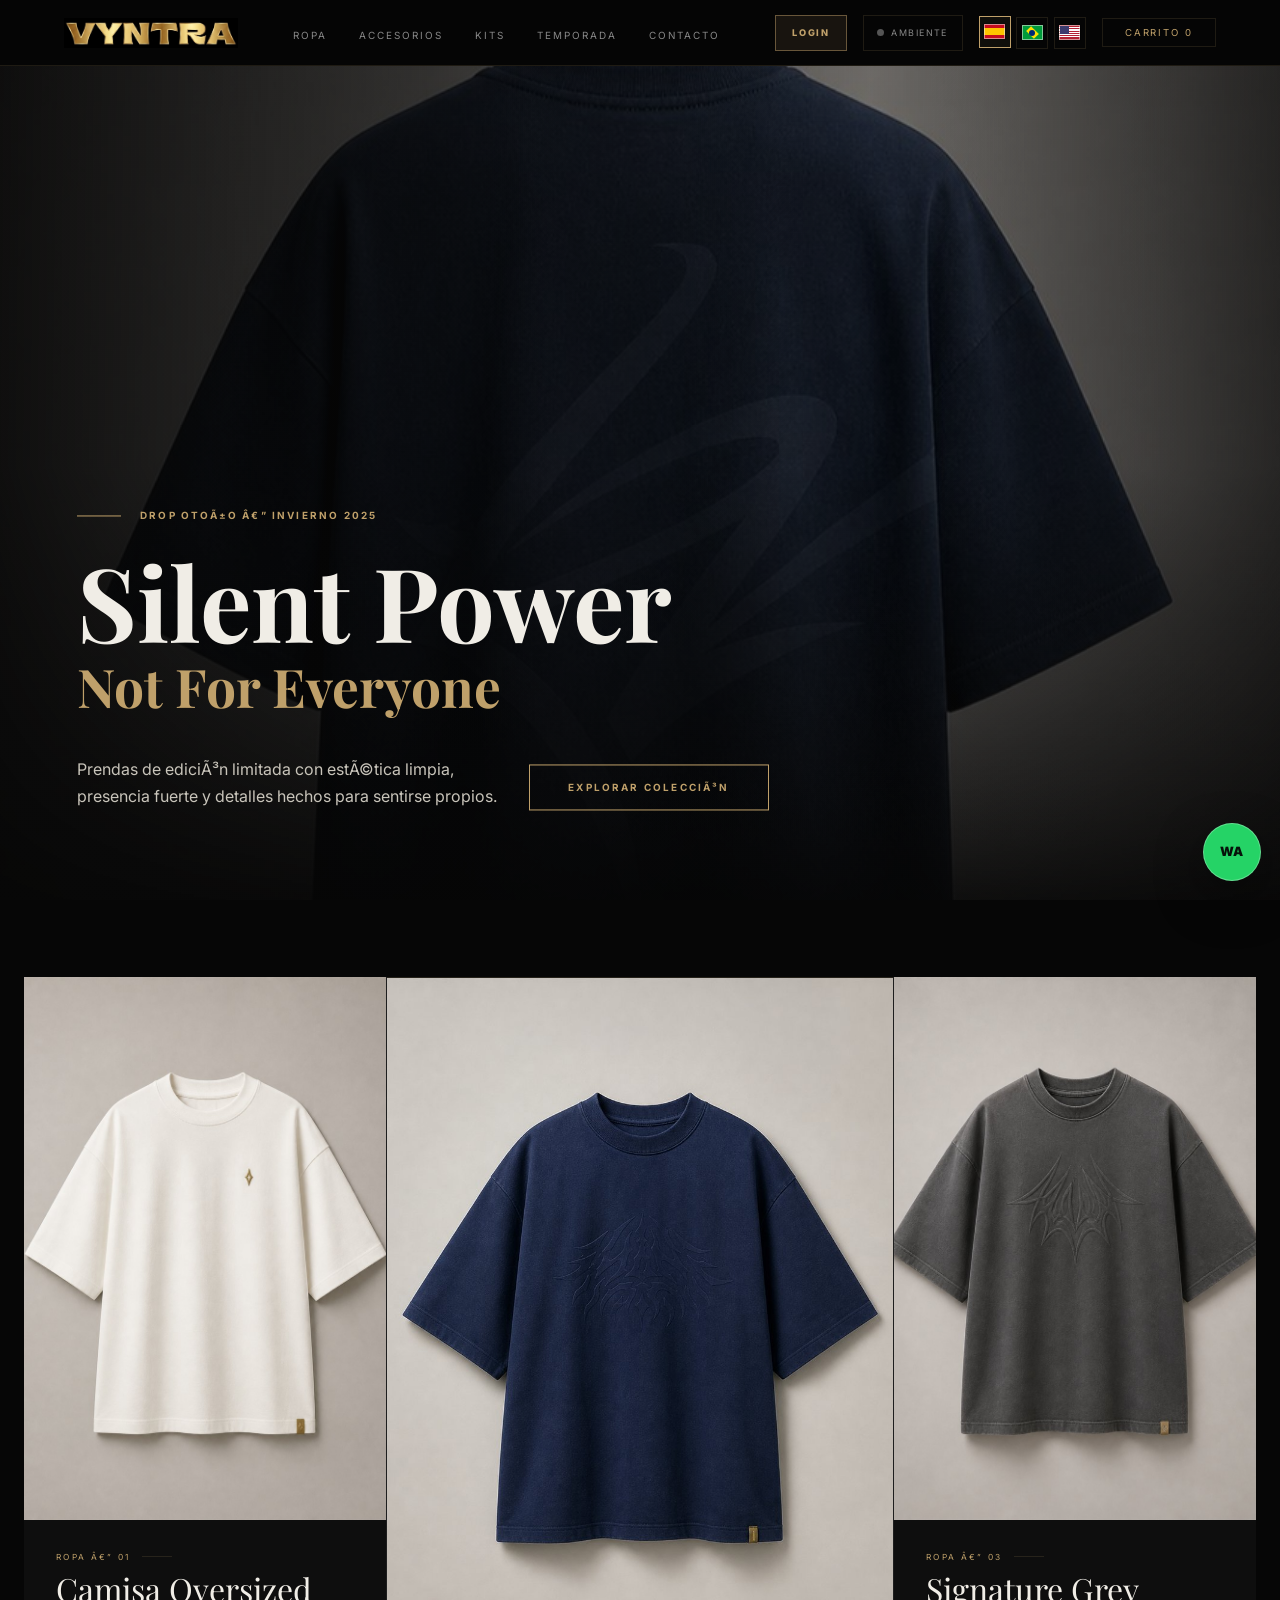
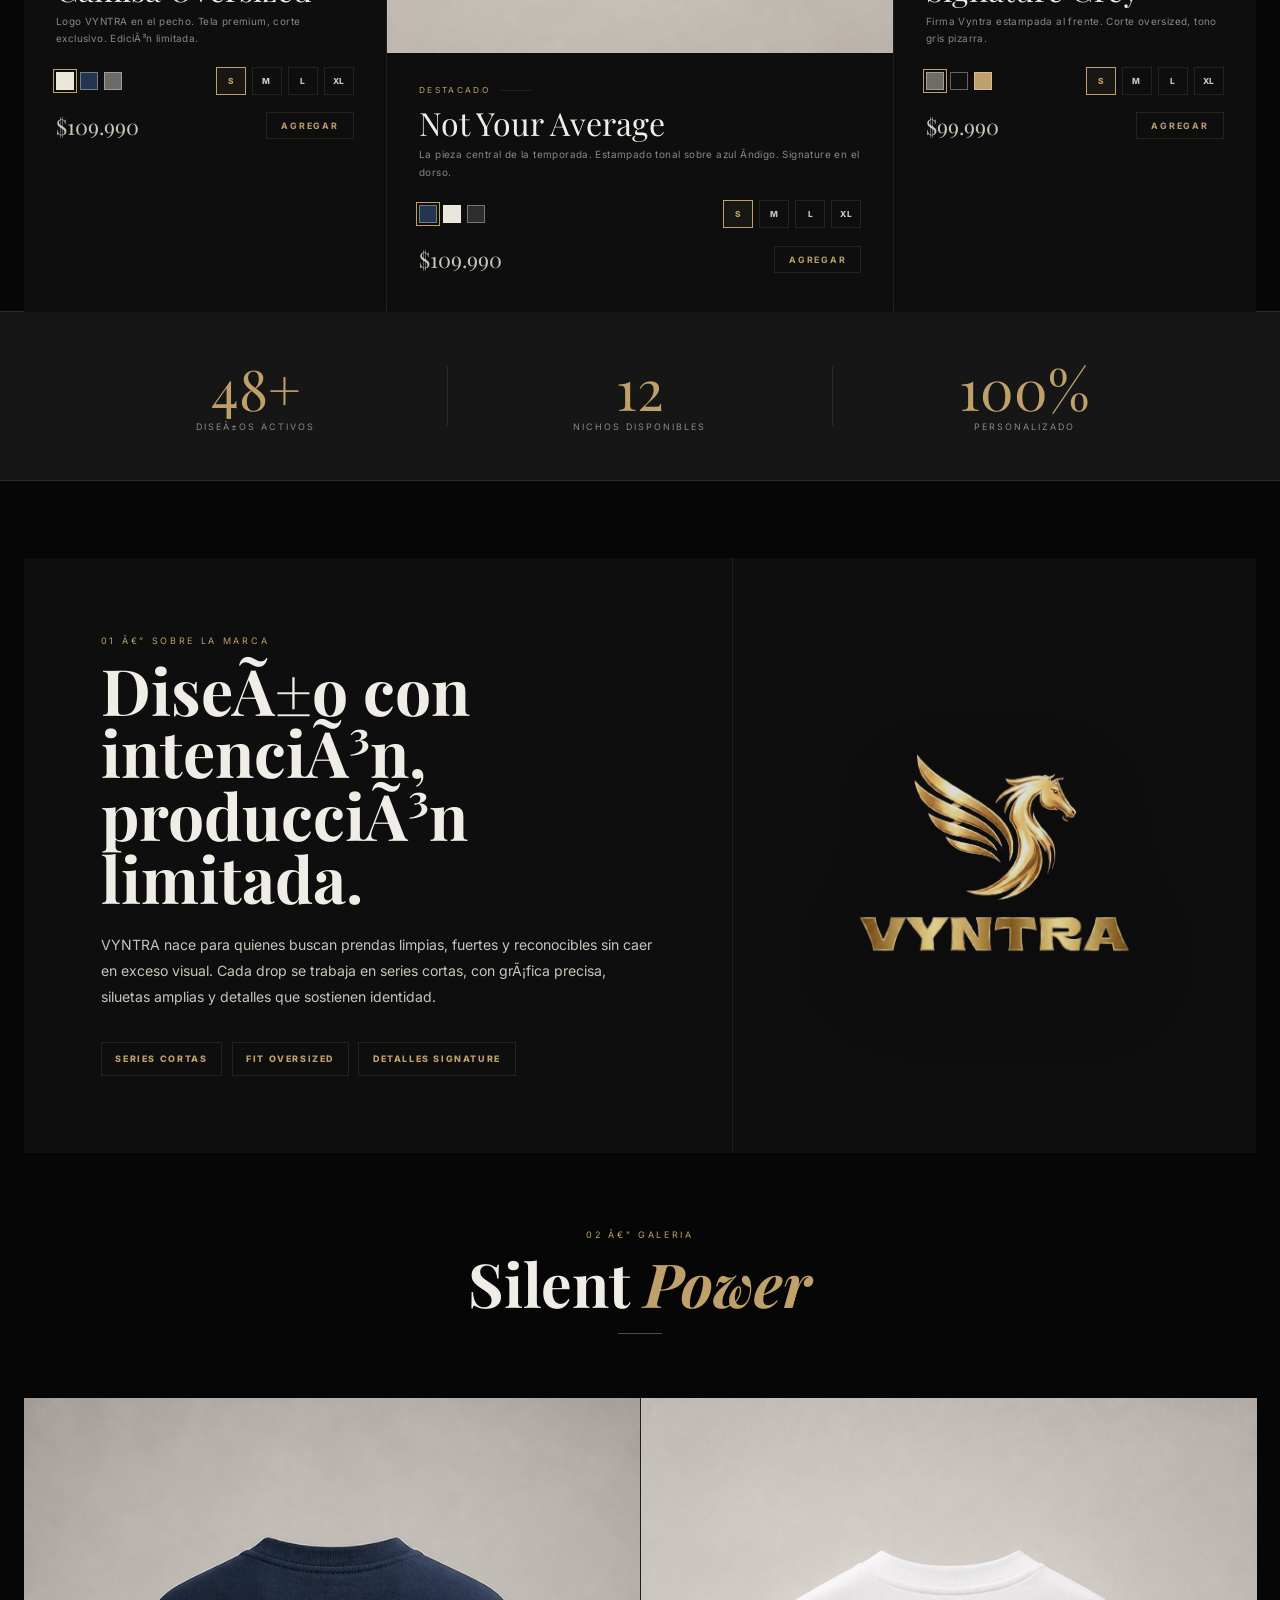
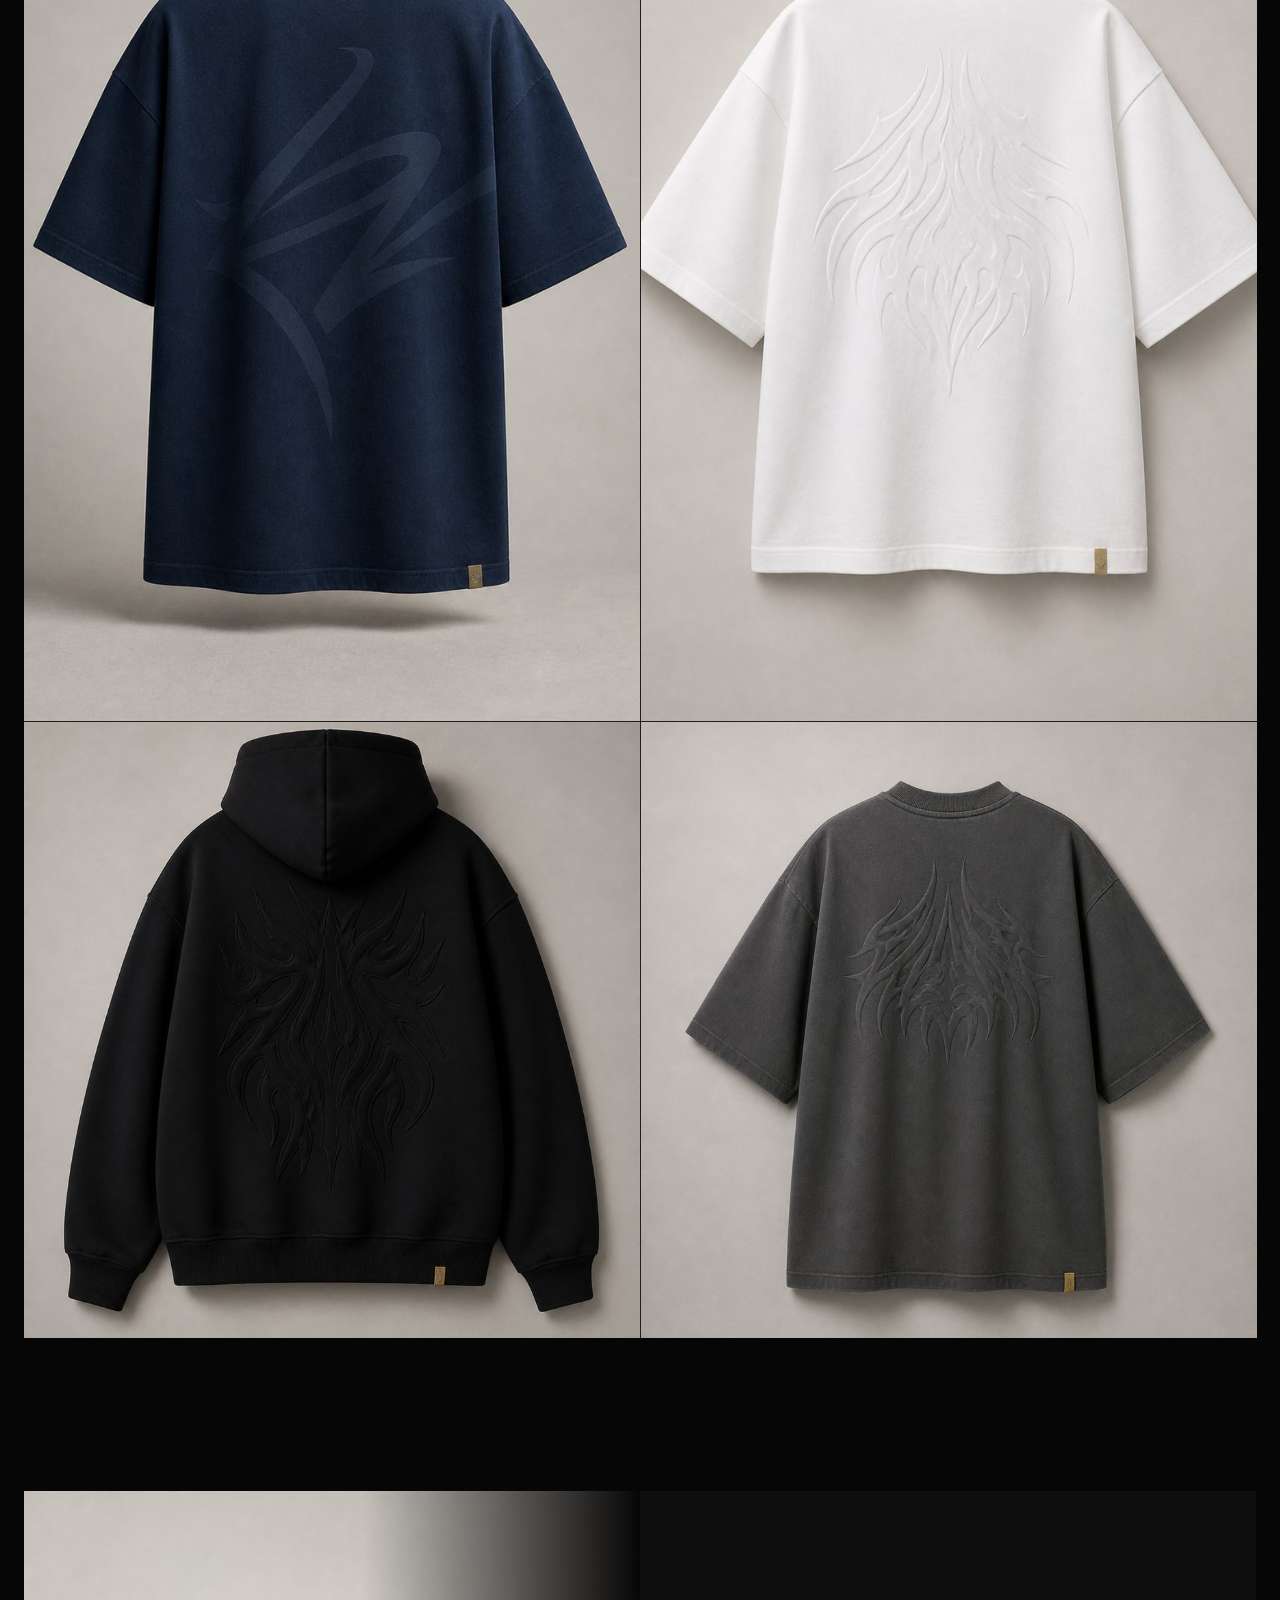
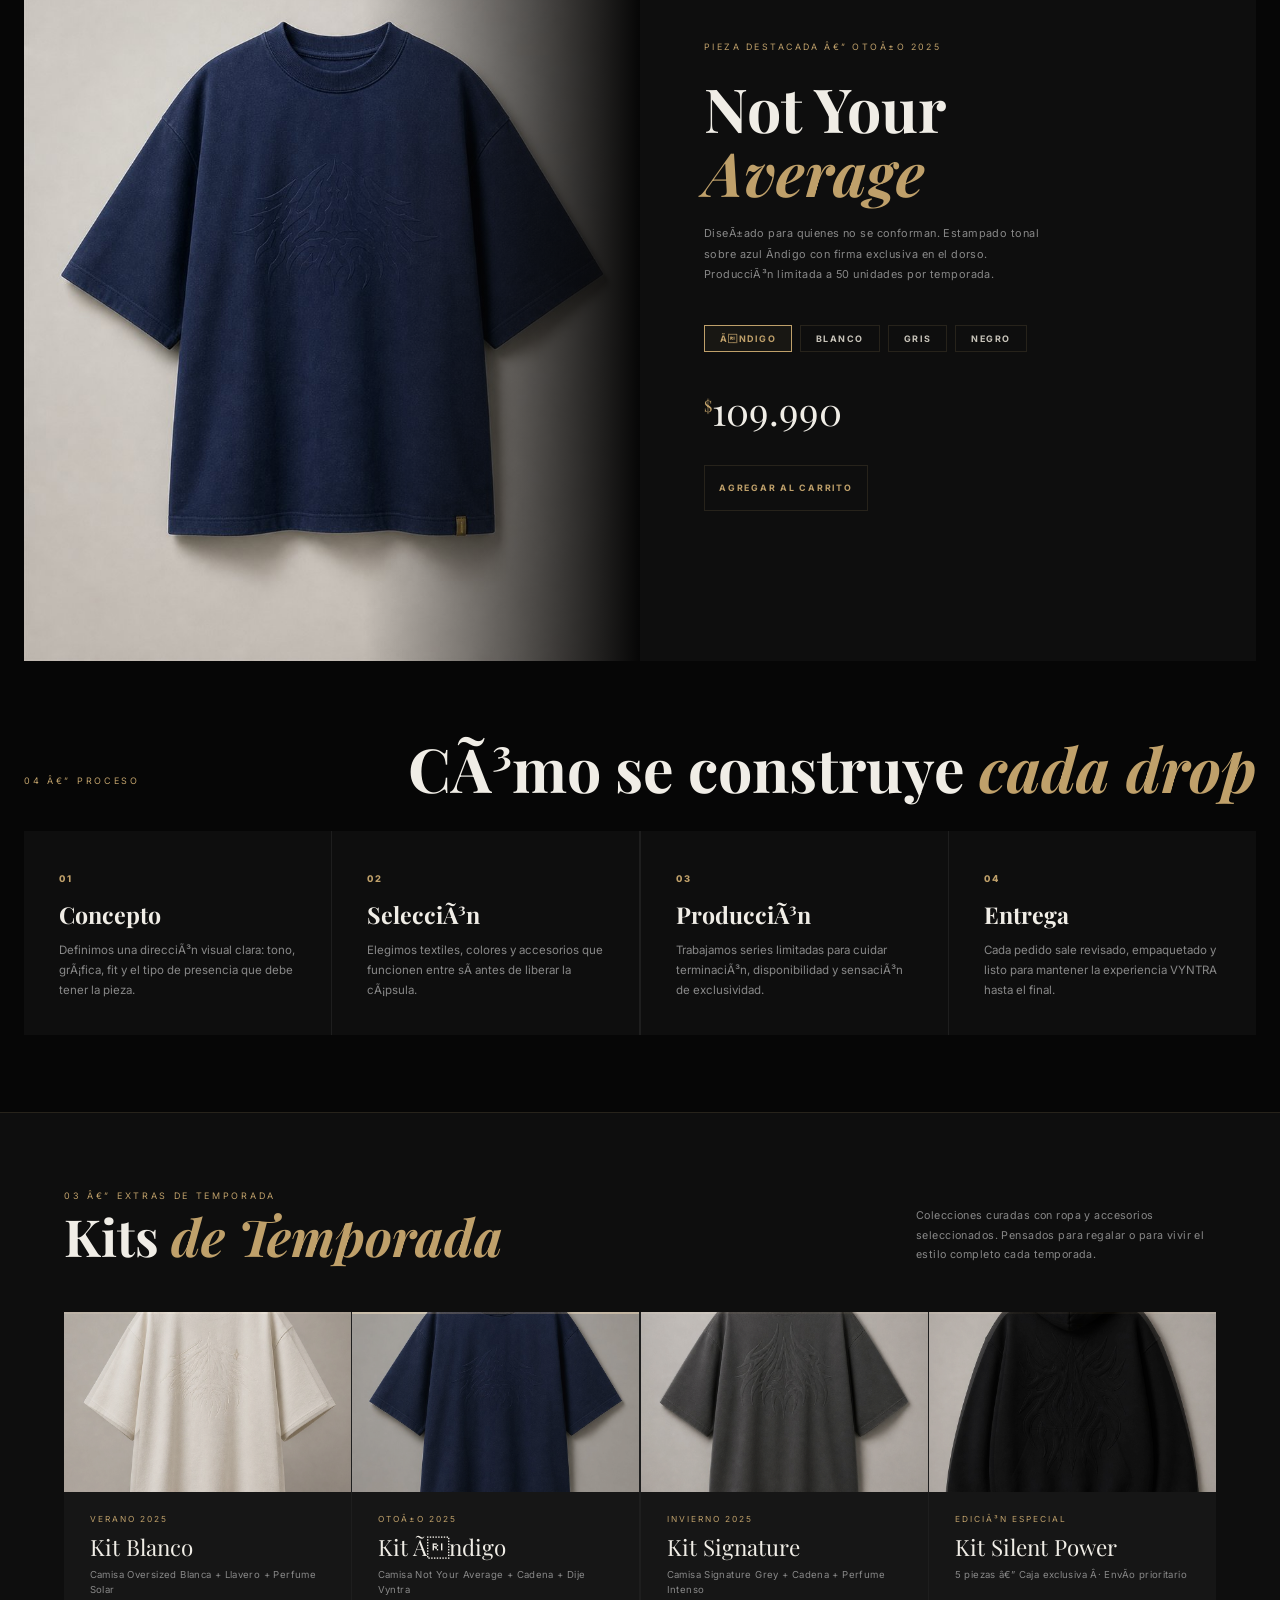
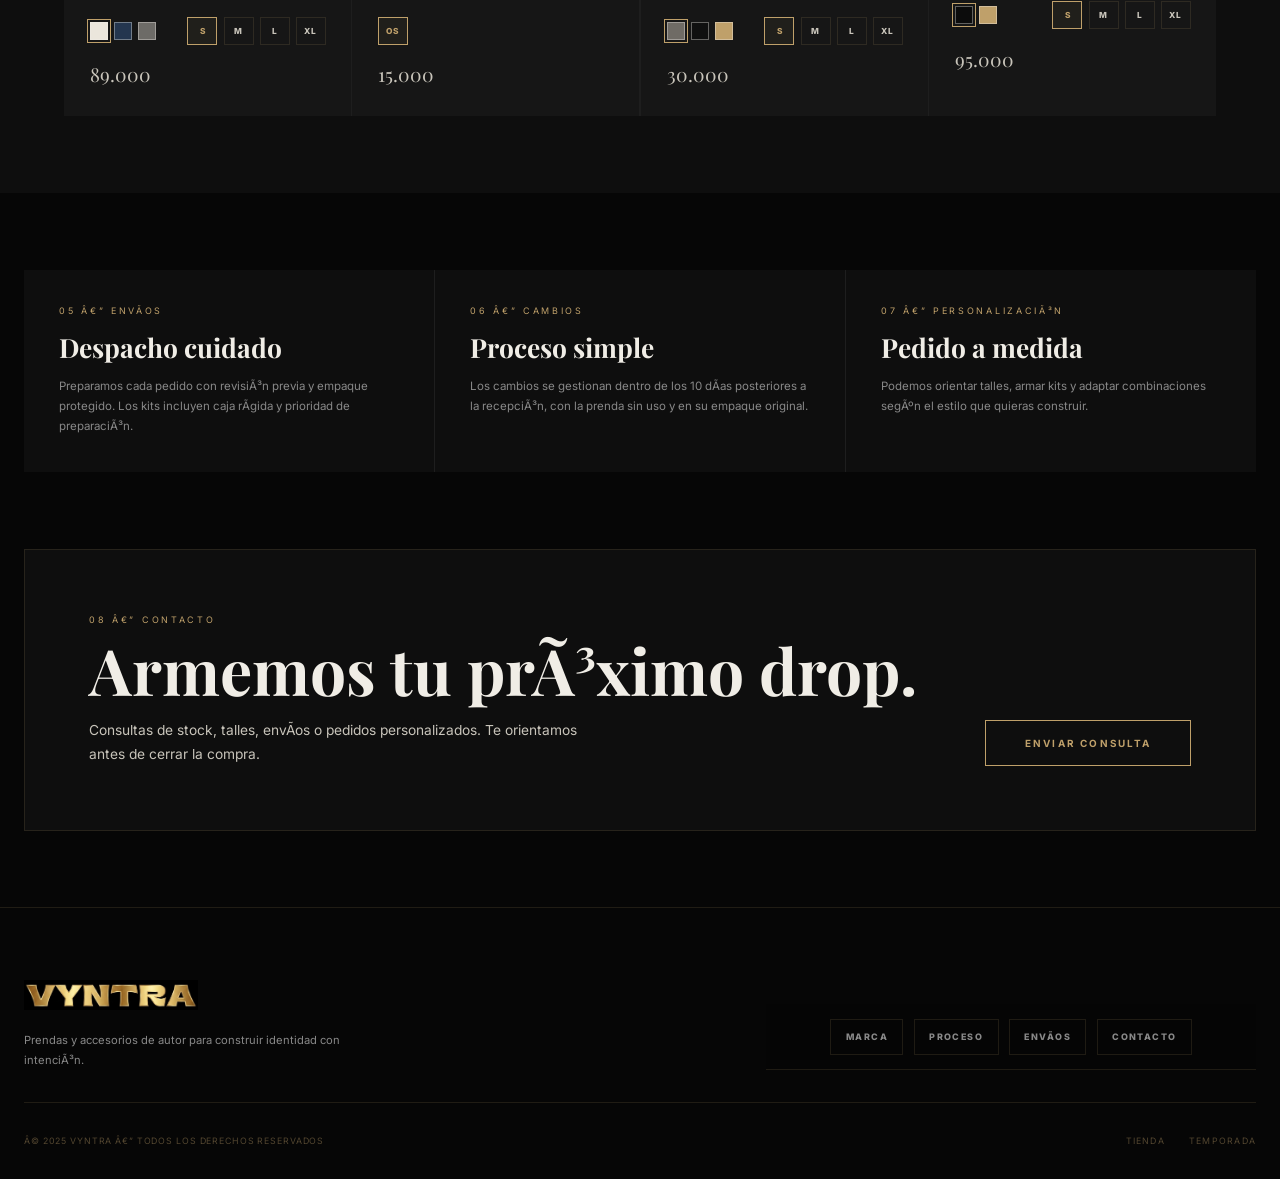
==== commit b48ae298: "Polish login cart and ambient controls" ====
--- a/index.html
+++ b/index.html
@@ -3,7 +3,7 @@
 <head>
 <meta charset="UTF-8">
 <meta name="viewport" content="width=device-width, initial-scale=1.0">
-<title>VYNTRA — Silent Power</title>
+<title>VYNTRA â€” Silent Power</title>
 <link href="https://fonts.googleapis.com/css2?family=Inter:wght@400;500;600;700;800&family=Playfair+Display:wght@600;700;800&display=swap" rel="stylesheet">
 <link rel="stylesheet" href="css/vyntra_noir.css">
 </head>
@@ -21,15 +21,14 @@
     <li><a href="contacto.html">Contacto</a></li>
   </ul>
   <div class="nav-end">
-    <a class="nav-icon" href="temporada.html#lookbook">Lookbook</a>
-    <a class="nav-icon nav-auth-link" href="login.php" data-auth-login>Ingresar</a>
-    <a class="nav-icon nav-auth-link" href="register.php" data-auth-register>Registro</a>
+    
+    <a class="nav-login-button nav-auth-link" href="login.php" data-auth-login>Login</a>
     <button class="nav-cta" type="button">Carrito <span class="cart-count">0</span></button>
-    <button class="nav-ham" type="button" aria-label="Abrir menú" aria-controls="menu-mobile" aria-expanded="false">☰</button>
+    <button class="nav-ham" type="button" aria-label="Abrir menÃº" aria-controls="menu-mobile" aria-expanded="false">â˜°</button>
   </div>
 </nav>
 <div class="mob" id="menu-mobile">
-  <a href="ropa.html">Ropa</a><a href="accesorios.html">Accesorios</a><a href="kits.html">Kits</a><a href="temporada.html">Temporada</a><a href="contacto.html">Contacto</a><a href="login.php" data-auth-login>Ingresar</a><a href="register.php" data-auth-register>Registro</a>
+  <a href="ropa.html">Ropa</a><a href="accesorios.html">Accesorios</a><a href="kits.html">Kits</a><a href="temporada.html">Temporada</a><a href="contacto.html">Contacto</a><a href="login.php" data-auth-login>Login</a>
 </div>
 
 <!-- HERO -->
@@ -40,17 +39,17 @@
   <div class="hero-content">
     <div class="hero-eyebrow">
       <div class="eyebrow-line"></div>
-      <span class="eyebrow-text">Drop Otoño — Invierno 2025</span>
+      <span class="eyebrow-text">Drop OtoÃ±o â€” Invierno 2025</span>
     </div>
     <h1 class="hero-h1">
       <span>Silent Power</span>
       <span class="gold">Not For Everyone</span>
     </h1>
     <div class="hero-row">
-      <p class="hero-desc">Prendas de edición limitada con estética limpia, presencia fuerte y detalles hechos para sentirse propios.</p>
+      <p class="hero-desc">Prendas de ediciÃ³n limitada con estÃ©tica limpia, presencia fuerte y detalles hechos para sentirse propios.</p>
       <div class="hero-actions">
-        <a class="btn-outline-g" href="ropa.html">Explorar colección</a>
-        <a class="btn-ghost" href="temporada.html#lookbook">Ver lookbook</a>
+        <a class="btn-outline-g" href="ropa.html">Explorar colecciÃ³n</a>
+        
       </div>
     </div>
   </div>
@@ -61,9 +60,9 @@
   <div class="prod">
     <div class="prod-img"><img src="images/products/camisa-oversized-blanca-front.jpg" alt="Camisa Oversized Blanca"></div>
     <div class="prod-body">
-      <div class="prod-tag">Ropa — 01</div>
+      <div class="prod-tag">Ropa â€” 01</div>
       <div class="prod-name">Camisa Oversized</div>
-      <div class="prod-desc">Logo VYNTRA en el pecho. Tela premium, corte exclusivo. Edición limitada.</div>
+      <div class="prod-desc">Logo VYNTRA en el pecho. Tela premium, corte exclusivo. EdiciÃ³n limitada.</div>
       <div class="prod-bottom">
         <span class="prod-price">$109.990</span>
         <button class="prod-add" type="button">Agregar</button>
@@ -75,7 +74,7 @@
     <div class="prod-body">
       <div class="prod-tag">Destacado</div>
       <div class="prod-name">Not Your Average</div>
-      <div class="prod-desc">La pieza central de la temporada. Estampado tonal sobre azul índigo. Signature en el dorso.</div>
+      <div class="prod-desc">La pieza central de la temporada. Estampado tonal sobre azul Ã­ndigo. Signature en el dorso.</div>
       <div class="prod-bottom">
         <span class="prod-price">$109.990</span>
         <button class="prod-add" type="button">Agregar</button>
@@ -85,7 +84,7 @@
   <div class="prod">
     <div class="prod-img"><img src="images/products/signature-grey-front.jpg" alt="Signature Grey"></div>
     <div class="prod-body">
-      <div class="prod-tag">Ropa — 03</div>
+      <div class="prod-tag">Ropa â€” 03</div>
       <div class="prod-name">Signature Grey</div>
       <div class="prod-desc">Firma Vyntra estampada al frente. Corte oversized, tono gris pizarra.</div>
       <div class="prod-bottom">
@@ -100,7 +99,7 @@
 <div class="strip">
   <div class="strip-item">
     <span class="strip-num">48+</span>
-    <span class="strip-lbl">Diseños activos</span>
+    <span class="strip-lbl">DiseÃ±os activos</span>
   </div>
   <div class="strip-div"></div>
   <div class="strip-item">
@@ -117,9 +116,9 @@
 <!-- BRAND STORY -->
 <section class="brand-section" id="sobre">
   <div class="brand-copy">
-    <span class="sec-tag">01 — Sobre la marca</span>
-    <h2 class="brand-title">Diseño con intención, producción limitada.</h2>
-    <p>VYNTRA nace para quienes buscan prendas limpias, fuertes y reconocibles sin caer en exceso visual. Cada drop se trabaja en series cortas, con gráfica precisa, siluetas amplias y detalles que sostienen identidad.</p>
+    <span class="sec-tag">01 â€” Sobre la marca</span>
+    <h2 class="brand-title">DiseÃ±o con intenciÃ³n, producciÃ³n limitada.</h2>
+    <p>VYNTRA nace para quienes buscan prendas limpias, fuertes y reconocibles sin caer en exceso visual. Cada drop se trabaja en series cortas, con grÃ¡fica precisa, siluetas amplias y detalles que sostienen identidad.</p>
     <div class="brand-points">
       <span>Series cortas</span>
       <span>Fit oversized</span>
@@ -131,14 +130,14 @@
   </div>
 </section>
 
-<!-- LOOKBOOK -->
-<section class="lookbook" id="lookbook">
+<!-- Galeria -->
+<section class="gallery" id="gallery">
   <div class="sec-head">
-    <span class="sec-tag">02 — Lookbook</span>
+    <span class="sec-tag">02 â€” Galeria</span>
     <h2 class="sec-h2">Silent <em>Power</em></h2>
     <div class="sec-rule"></div>
   </div>
-  <div class="lookbook-grid">
+  <div class="gallery-grid">
     <div class="lb-card tall">
       <img src="images/products/signature-back-indigo-hover.jpg" alt="Not Your Average lifestyle">
       <div class="lb-overlay"></div>
@@ -152,7 +151,7 @@
     <div class="lb-card square">
       <img src="images/products/hoodie-silent-power-hover.jpg" alt="VYNTRA Silent Power">
       <div class="lb-overlay"></div>
-      <div class="lb-label"><span class="lb-label-text">VYNTRA — Not For Everyone</span></div>
+      <div class="lb-label"><span class="lb-label-text">VYNTRA â€” Not For Everyone</span></div>
     </div>
     <div class="lb-card square">
       <img src="images/products/signature-grey-hover.jpg" alt="Signature hanger">
@@ -168,11 +167,11 @@
     <img src="images/products/not-average-indigo-front.jpg" alt="Not Your Average">
   </div>
   <div class="editorial-info">
-    <div class="ed-overline">Pieza Destacada — Otoño 2025</div>
+    <div class="ed-overline">Pieza Destacada â€” OtoÃ±o 2025</div>
     <h2 class="ed-h2">Not Your<em>Average</em></h2>
-    <p class="ed-body">Diseñado para quienes no se conforman. Estampado tonal sobre azul índigo con firma exclusiva en el dorso. Producción limitada a 50 unidades por temporada.</p>
+    <p class="ed-body">DiseÃ±ado para quienes no se conforman. Estampado tonal sobre azul Ã­ndigo con firma exclusiva en el dorso. ProducciÃ³n limitada a 50 unidades por temporada.</p>
     <div class="ed-options">
-      <button class="ed-opt active" type="button">Índigo</button>
+      <button class="ed-opt active" type="button">Ãndigo</button>
       <button class="ed-opt" type="button">Blanco</button>
       <button class="ed-opt" type="button">Gris</button>
       <button class="ed-opt" type="button">Negro</button>
@@ -187,24 +186,24 @@
 <!-- PROCESS -->
 <section class="process-section" id="proceso">
   <div class="process-head">
-    <span class="sec-tag">04 — Proceso</span>
-    <h2 class="sec-h2">Cómo se construye <em>cada drop</em></h2>
+    <span class="sec-tag">04 â€” Proceso</span>
+    <h2 class="sec-h2">CÃ³mo se construye <em>cada drop</em></h2>
   </div>
   <div class="process-grid">
     <article>
       <span>01</span>
       <h3>Concepto</h3>
-      <p>Definimos una dirección visual clara: tono, gráfica, fit y el tipo de presencia que debe tener la pieza.</p>
+      <p>Definimos una direcciÃ³n visual clara: tono, grÃ¡fica, fit y el tipo de presencia que debe tener la pieza.</p>
     </article>
     <article>
       <span>02</span>
-      <h3>Selección</h3>
-      <p>Elegimos textiles, colores y accesorios que funcionen entre sí antes de liberar la cápsula.</p>
+      <h3>SelecciÃ³n</h3>
+      <p>Elegimos textiles, colores y accesorios que funcionen entre sÃ­ antes de liberar la cÃ¡psula.</p>
     </article>
     <article>
       <span>03</span>
-      <h3>Producción</h3>
-      <p>Trabajamos series limitadas para cuidar terminación, disponibilidad y sensación de exclusividad.</p>
+      <h3>ProducciÃ³n</h3>
+      <p>Trabajamos series limitadas para cuidar terminaciÃ³n, disponibilidad y sensaciÃ³n de exclusividad.</p>
     </article>
     <article>
       <span>04</span>
@@ -218,7 +217,7 @@
 <section class="kits" id="kits">
   <div class="kits-top">
     <div>
-      <span class="sec-tag" style="text-align:left;display:block;margin-bottom:.6rem;">03 — Extras de Temporada</span>
+      <span class="sec-tag" style="text-align:left;display:block;margin-bottom:.6rem;">03 â€” Extras de Temporada</span>
       <h2 class="kits-h">Kits <em>de Temporada</em></h2>
     </div>
     <p class="kits-desc">Colecciones curadas con ropa y accesorios seleccionados. Pensados para regalar o para vivir el estilo completo cada temporada.</p>
@@ -236,10 +235,10 @@
     </div>
     <div class="kit">
       <div class="kit-bar"></div>
-      <div class="kit-img"><img src="images/products/not-average-indigo-front.jpg" alt="Kit Índigo"></div>
+      <div class="kit-img"><img src="images/products/not-average-indigo-front.jpg" alt="Kit Ãndigo"></div>
       <div class="kit-body">
-        <div class="kit-season">Otoño 2025</div>
-        <div class="kit-name">Kit Índigo</div>
+        <div class="kit-season">OtoÃ±o 2025</div>
+        <div class="kit-name">Kit Ãndigo</div>
         <div class="kit-items">Camisa Not Your Average + Cadena + Dije Vyntra</div>
         <div class="kit-price">15.000</div>
       </div>
@@ -258,9 +257,9 @@
       <div class="kit-bar"></div>
       <div class="kit-img"><img src="images/products/hoodie-silent-power-front.jpg" alt="Kit Dark"></div>
       <div class="kit-body">
-        <div class="kit-season">Edición Especial</div>
+        <div class="kit-season">EdiciÃ³n Especial</div>
         <div class="kit-name">Kit Silent Power</div>
-        <div class="kit-items">5 piezas — Caja exclusiva · Envío prioritario</div>
+        <div class="kit-items">5 piezas â€” Caja exclusiva Â· EnvÃ­o prioritario</div>
         <div class="kit-price">95.000</div>
       </div>
     </div>
@@ -270,28 +269,28 @@
 <!-- SERVICES -->
 <section class="service-section" id="envios">
   <div class="service-card">
-    <span class="sec-tag">05 — Envíos</span>
+    <span class="sec-tag">05 â€” EnvÃ­os</span>
     <h3>Despacho cuidado</h3>
-    <p>Preparamos cada pedido con revisión previa y empaque protegido. Los kits incluyen caja rígida y prioridad de preparación.</p>
+    <p>Preparamos cada pedido con revisiÃ³n previa y empaque protegido. Los kits incluyen caja rÃ­gida y prioridad de preparaciÃ³n.</p>
   </div>
   <div class="service-card" id="devoluciones">
-    <span class="sec-tag">06 — Cambios</span>
+    <span class="sec-tag">06 â€” Cambios</span>
     <h3>Proceso simple</h3>
-    <p>Los cambios se gestionan dentro de los 10 días posteriores a la recepción, con la prenda sin uso y en su empaque original.</p>
+    <p>Los cambios se gestionan dentro de los 10 dÃ­as posteriores a la recepciÃ³n, con la prenda sin uso y en su empaque original.</p>
   </div>
   <div class="service-card">
-    <span class="sec-tag">07 — Personalización</span>
+    <span class="sec-tag">07 â€” PersonalizaciÃ³n</span>
     <h3>Pedido a medida</h3>
-    <p>Podemos orientar talles, armar kits y adaptar combinaciones según el estilo que quieras construir.</p>
+    <p>Podemos orientar talles, armar kits y adaptar combinaciones segÃºn el estilo que quieras construir.</p>
   </div>
 </section>
 
 <!-- CONTACT CTA -->
 <section class="contact-band" id="contacto">
   <div>
-    <span class="sec-tag">08 — Contacto</span>
-    <h2>Armemos tu próximo drop.</h2>
-    <p>Consultas de stock, talles, envíos o pedidos personalizados. Te orientamos antes de cerrar la compra.</p>
+    <span class="sec-tag">08 â€” Contacto</span>
+    <h2>Armemos tu prÃ³ximo drop.</h2>
+    <p>Consultas de stock, talles, envÃ­os o pedidos personalizados. Te orientamos antes de cerrar la compra.</p>
   </div>
   <a class="btn-outline-g" href="contacto.html">Enviar consulta</a>
 </section>
@@ -300,18 +299,18 @@
   <div class="foot-main">
     <div class="foot-brand">
       <span class="foot-brand-logo"><img src="images/logoprincipaltexto.png" alt="VYNTRA"></span>
-      <p class="foot-desc">Prendas y accesorios de autor para construir identidad con intención.</p>
+      <p class="foot-desc">Prendas y accesorios de autor para construir identidad con intenciÃ³n.</p>
     </div>
     <nav class="foot-nav" aria-label="Secciones del sitio">
       <a href="#sobre">Marca</a>
-      <a href="#lookbook">Lookbook</a>
+      
       <a href="#proceso">Proceso</a>
-      <a href="#envios">Envíos</a>
+      <a href="#envios">EnvÃ­os</a>
       <a href="#contacto">Contacto</a>
     </nav>
   </div>
   <div class="foot-bottom">
-    <span class="foot-copy">© 2025 VYNTRA — Todos los derechos reservados</span>
+    <span class="foot-copy">Â© 2025 VYNTRA â€” Todos los derechos reservados</span>
     <div class="foot-soc"><a href="ropa.html">Tienda</a><a href="temporada.html">Temporada</a></div>
   </div>
 </footer>
--- a/css/vyntra_noir.css
+++ b/css/vyntra_noir.css
@@ -131,6 +131,30 @@
   color: var(--g);
 }
 
+.nav-login-button {
+  min-height: 36px;
+  display: inline-flex;
+  align-items: center;
+  justify-content: center;
+  border: 1px solid rgba(191, 160, 106, .48);
+  background: rgba(191, 160, 106, .1);
+  color: var(--g);
+  padding: 0 1rem;
+  font-size: .58rem;
+  letter-spacing: .18em;
+  text-transform: uppercase;
+  text-decoration: none;
+  font-weight: 800;
+  transition: background .25s ease, color .25s ease, border-color .25s ease;
+}
+
+.nav-login-button:hover,
+.nav-login-button.is-authenticated {
+  border-color: var(--g);
+  background: var(--g);
+  color: var(--b);
+}
+
 .nav-cta {
   background: none;
   border: 1px solid var(--g3);
@@ -189,6 +213,72 @@
   background: var(--g);
   box-shadow: 0 0 0 6px rgba(191, 160, 106, .12);
   animation: ambientPulse 1.8s ease-in-out infinite;
+}
+
+.ambient-player {
+  position: fixed;
+  right: 1.2rem;
+  bottom: 5.25rem;
+  z-index: 630;
+  width: min(360px, calc(100vw - 2rem));
+  background: rgba(14, 14, 14, .96);
+  border: 1px solid rgba(191, 160, 106, .38);
+  box-shadow: 0 24px 70px rgba(0, 0, 0, .48);
+  opacity: 0;
+  pointer-events: none;
+  transform: translateY(10px);
+  transition: opacity .24s ease, transform .24s ease;
+}
+
+.ambient-player.is-open {
+  opacity: 1;
+  pointer-events: auto;
+  transform: translateY(0);
+}
+
+.ambient-player-head {
+  min-height: 38px;
+  display: flex;
+  align-items: center;
+  justify-content: space-between;
+  gap: .8rem;
+  border-bottom: 1px solid var(--g3);
+  padding: 0 .7rem 0 .9rem;
+}
+
+.ambient-player-head span {
+  color: var(--g);
+  font-size: .58rem;
+  letter-spacing: .18em;
+  text-transform: uppercase;
+  font-weight: 900;
+}
+
+.ambient-player-head button {
+  width: 30px;
+  height: 30px;
+  border: 1px solid transparent;
+  background: transparent;
+  color: var(--w2);
+  cursor: pointer;
+  font-size: 1.1rem;
+}
+
+.ambient-player-head button:hover {
+  color: var(--g);
+  border-color: var(--g3);
+}
+
+.ambient-frame {
+  aspect-ratio: 16 / 9;
+  background: var(--b);
+}
+
+.ambient-frame iframe {
+  width: 100%;
+  height: 100%;
+  display: block;
+  border: 0;
 }
 
 @keyframes ambientPulse {
@@ -750,8 +840,8 @@
   display: block;
 }
 
-/* LOOKBOOK SECTION */
-.lookbook {
+/* Galeria SECTION */
+.gallery {
   max-width: 1300px;
   margin: 0 auto;
   padding: clamp(3rem, 6vw, 5rem) 1.5rem;
@@ -792,8 +882,8 @@
   opacity: .45;
 }
 
-/* Lookbook grid: 2 tall + 2 short */
-.lookbook-grid {
+/* Galeria grid: 2 tall + 2 short */
+.gallery-grid {
   display: grid;
   grid-template-columns: 1fr 1fr;
   grid-template-rows: auto auto;
@@ -1634,7 +1724,7 @@
   color: var(--w2);
 }
 
-.page-lookbook {
+.page-gallery {
   padding-top: 0;
 }
 
@@ -2019,9 +2109,11 @@
   position: absolute;
   top: 0;
   right: 0;
-  width: min(100%, 460px);
+  width: min(100%, 500px);
   height: 100%;
-  background: var(--b2);
+  background:
+    linear-gradient(180deg, rgba(191, 160, 106, .08), transparent 180px),
+    var(--b2);
   border-left: 1px solid var(--g3);
   padding: clamp(1.2rem, 3vw, 2rem);
   display: flex;
@@ -2054,6 +2146,8 @@
 
 .cart-head {
   padding-right: 3rem;
+  border-bottom: 1px solid var(--g3);
+  padding-bottom: 1.1rem;
 }
 
 .cart-head h2 {
@@ -2072,12 +2166,12 @@
 
 .cart-items {
   display: grid;
-  gap: 1px;
-  background: var(--b4);
+  gap: .7rem;
 }
 
 .cart-item {
-  background: var(--b3);
+  background: rgba(6, 6, 6, .46);
+  border: 1px solid var(--g3);
   display: grid;
   grid-template-columns: 86px 1fr;
   gap: .9rem;
@@ -2157,7 +2251,8 @@
 
 .cart-empty {
   border: 1px solid var(--g3);
-  color: var(--d3);
+  background: rgba(6, 6, 6, .42);
+  color: var(--w2);
   padding: 1rem;
   font-size: .72rem;
   line-height: 1.6;
@@ -2167,9 +2262,9 @@
   display: flex;
   justify-content: space-between;
   align-items: center;
-  border-top: 1px solid var(--g3);
-  border-bottom: 1px solid var(--g3);
-  padding: 1rem 0;
+  border: 1px solid rgba(191, 160, 106, .32);
+  background: rgba(191, 160, 106, .07);
+  padding: 1rem;
 }
 
 .cart-summary span {
@@ -2206,7 +2301,7 @@
 .cart-form textarea {
   width: 100%;
   border: 1px solid var(--g3);
-  background: var(--b);
+  background: rgba(6, 6, 6, .72);
   color: var(--w);
   padding: .82rem .9rem;
   font: inherit;
@@ -2221,6 +2316,31 @@
 .cart-form input:focus,
 .cart-form textarea:focus {
   border-color: var(--g);
+  box-shadow: 0 0 0 3px rgba(191, 160, 106, .1);
+}
+
+.cart-pay-note {
+  display: flex;
+  justify-content: space-between;
+  align-items: center;
+  gap: 1rem;
+  border: 1px solid rgba(191, 160, 106, .24);
+  background: rgba(191, 160, 106, .06);
+  padding: .85rem .9rem;
+}
+
+.cart-pay-note span {
+  color: var(--g);
+  font-size: .52rem;
+  letter-spacing: .18em;
+  text-transform: uppercase;
+  font-weight: 900;
+}
+
+.cart-pay-note strong {
+  color: var(--w2);
+  font-size: .68rem;
+  text-align: right;
 }
 
 .cart-status {
@@ -2241,6 +2361,454 @@
 .cart-submit {
   width: 100%;
   margin-top: .35rem;
+  background: var(--g);
+  color: var(--b);
+  box-shadow: 0 16px 40px rgba(191, 160, 106, .16);
+}
+
+.cart-submit:hover {
+  background: var(--w);
+  border-color: var(--w);
+  color: var(--b);
+}
+
+/* WHATSAPP */
+.whatsapp-float {
+  position: fixed;
+  right: 1.2rem;
+  bottom: 1.2rem;
+  z-index: 620;
+  width: 58px;
+  height: 58px;
+  border-radius: 50%;
+  display: grid;
+  place-items: center;
+  background: #25d366;
+  color: #06120a;
+  text-decoration: none;
+  box-shadow: 0 18px 50px rgba(0, 0, 0, .45);
+  border: 1px solid rgba(255, 255, 255, .28);
+  transition: transform .24s ease, filter .24s ease;
+}
+
+.whatsapp-float::before {
+  content: 'WA';
+  font-weight: 900;
+  font-size: .8rem;
+  letter-spacing: .04em;
+}
+
+.whatsapp-float span {
+  position: absolute;
+  right: calc(100% + .7rem);
+  white-space: nowrap;
+  background: var(--b2);
+  color: var(--g);
+  border: 1px solid var(--g3);
+  padding: .55rem .75rem;
+  font-size: .55rem;
+  letter-spacing: .14em;
+  text-transform: uppercase;
+  opacity: 0;
+  transform: translateX(8px);
+  pointer-events: none;
+  transition: opacity .24s ease, transform .24s ease;
+}
+
+.whatsapp-float:hover {
+  transform: translateY(-3px);
+  filter: brightness(1.05);
+}
+
+.whatsapp-float:hover span {
+  opacity: 1;
+  transform: translateX(0);
+}
+
+/* ADMIN */
+.admin-body {
+  min-height: 100vh;
+  background: var(--b);
+  display: grid;
+  grid-template-columns: 250px 1fr;
+}
+
+.admin-sidebar {
+  position: sticky;
+  top: 0;
+  height: 100vh;
+  background: var(--b2);
+  border-right: 1px solid var(--g3);
+  padding: 1.2rem;
+}
+
+.admin-logo {
+  display: block;
+  color: var(--g);
+  font-family: 'Playfair Display', Georgia, serif;
+  font-size: 1.8rem;
+  text-decoration: none;
+  margin-bottom: 2rem;
+}
+
+.admin-sidebar nav {
+  display: grid;
+  gap: .55rem;
+}
+
+.admin-sidebar a {
+  color: var(--w2);
+  text-decoration: none;
+  border: 1px solid transparent;
+  padding: .85rem .9rem;
+  font-size: .66rem;
+  letter-spacing: .16em;
+  text-transform: uppercase;
+  font-weight: 800;
+}
+
+.admin-sidebar a:hover {
+  color: var(--g);
+  border-color: var(--g3);
+  background: var(--g4);
+}
+
+.admin-main {
+  width: min(100%, 1280px);
+  padding: clamp(1rem, 3vw, 2rem);
+}
+
+.admin-head {
+  display: flex;
+  justify-content: space-between;
+  align-items: flex-end;
+  gap: 1rem;
+  margin-bottom: 1.5rem;
+}
+
+.admin-head h1 {
+  font-family: 'Playfair Display', Georgia, serif;
+  color: var(--w);
+  font-size: clamp(2.4rem, 5vw, 4.2rem);
+  line-height: 1;
+}
+
+.admin-head p,
+.admin-muted {
+  color: var(--d3);
+  font-size: .78rem;
+  line-height: 1.7;
+}
+
+.admin-actions {
+  display: flex;
+  gap: .7rem;
+  flex-wrap: wrap;
+}
+
+.admin-stats {
+  display: grid;
+  grid-template-columns: repeat(5, minmax(0, 1fr));
+  gap: 1px;
+  background: var(--b4);
+  margin-bottom: 1.5rem;
+}
+
+.admin-stats article,
+.admin-card,
+.admin-form {
+  background: var(--b2);
+  border: 1px solid var(--g3);
+}
+
+.admin-stats article {
+  padding: 1.2rem;
+}
+
+.admin-stats span,
+.admin-card h2 {
+  color: var(--g);
+  font-size: .58rem;
+  letter-spacing: .18em;
+  text-transform: uppercase;
+}
+
+.admin-stats strong {
+  display: block;
+  color: var(--w);
+  font-family: 'Playfair Display', Georgia, serif;
+  font-size: 2rem;
+  margin-top: .35rem;
+}
+
+.admin-grid {
+  display: grid;
+  grid-template-columns: 1fr 1fr;
+  gap: 1rem;
+  margin-bottom: 1rem;
+}
+
+.admin-card {
+  padding: 1rem;
+  overflow-x: auto;
+}
+
+.admin-card h2 {
+  margin-bottom: 1rem;
+}
+
+.admin-table {
+  width: 100%;
+  border-collapse: collapse;
+  min-width: 620px;
+}
+
+.admin-table th,
+.admin-table td {
+  border-bottom: 1px solid var(--g3);
+  padding: .8rem .7rem;
+  text-align: left;
+  color: var(--w2);
+  font-size: .72rem;
+  vertical-align: middle;
+}
+
+.admin-table th {
+  color: var(--g);
+  font-size: .52rem;
+  letter-spacing: .16em;
+  text-transform: uppercase;
+}
+
+.admin-table small {
+  display: block;
+  color: var(--d3);
+  margin-top: .22rem;
+}
+
+.admin-table a,
+.admin-row-actions a {
+  color: var(--g);
+  text-decoration: none;
+  font-weight: 800;
+}
+
+.admin-product-cell {
+  display: flex;
+  align-items: center;
+  gap: .8rem;
+}
+
+.admin-product-cell img {
+  width: 48px;
+  height: 62px;
+  object-fit: cover;
+  background: var(--b);
+}
+
+.admin-row-actions {
+  display: flex;
+  align-items: center;
+  gap: .7rem;
+}
+
+.admin-link-danger,
+.admin-danger {
+  border: 1px solid rgba(191, 160, 106, .35);
+  background: rgba(191, 160, 106, .08);
+  color: var(--g);
+  font: inherit;
+  font-size: .6rem;
+  letter-spacing: .12em;
+  text-transform: uppercase;
+  cursor: pointer;
+  padding: .55rem .7rem;
+}
+
+.admin-table-actions {
+  display: flex;
+  justify-content: space-between;
+  align-items: center;
+  gap: 1rem;
+  margin-bottom: 1rem;
+}
+
+.admin-notice {
+  border: 1px solid var(--g3);
+  background: var(--g4);
+  color: var(--g);
+  padding: .85rem 1rem;
+  margin-bottom: 1rem;
+  font-size: .75rem;
+}
+
+.admin-form {
+  display: grid;
+  gap: 1rem;
+  padding: clamp(1rem, 3vw, 1.6rem);
+  max-width: 860px;
+}
+
+.admin-form-grid {
+  display: grid;
+  grid-template-columns: repeat(3, 1fr);
+  gap: 1rem;
+}
+
+.admin-form label {
+  display: grid;
+  gap: .45rem;
+  color: var(--g);
+  font-size: .58rem;
+  letter-spacing: .16em;
+  text-transform: uppercase;
+  font-weight: 800;
+}
+
+.admin-form input,
+.admin-form select,
+.admin-form textarea {
+  width: 100%;
+  border: 1px solid var(--g3);
+  background: var(--b);
+  color: var(--w);
+  padding: .85rem .95rem;
+  font: inherit;
+  font-size: .82rem;
+}
+
+.admin-bars {
+  display: grid;
+  gap: .65rem;
+}
+
+.admin-bar-row {
+  display: grid;
+  grid-template-columns: 56px 1fr 36px;
+  gap: .7rem;
+  align-items: center;
+  color: var(--w2);
+  font-size: .72rem;
+}
+
+.admin-bar-row div {
+  height: 8px;
+  background: var(--b4);
+  overflow: hidden;
+}
+
+.admin-bar-row i {
+  display: block;
+  height: 100%;
+  background: var(--g);
+}
+
+.admin-status-form {
+  display: grid;
+  gap: .8rem;
+  margin-bottom: 1rem;
+}
+
+.admin-status-form label {
+  display: grid;
+  gap: .45rem;
+  color: var(--g);
+  font-size: .58rem;
+  letter-spacing: .16em;
+  text-transform: uppercase;
+  font-weight: 800;
+}
+
+.admin-status-form select {
+  border: 1px solid var(--g3);
+  background: var(--b);
+  color: var(--w);
+  padding: .85rem .95rem;
+  font: inherit;
+}
+
+.order-page {
+  padding-top: clamp(2rem, 5vw, 4rem);
+  display: grid;
+  gap: 1rem;
+}
+
+.order-card {
+  background: var(--b2);
+  border: 1px solid var(--g3);
+  padding: clamp(1.4rem, 3vw, 2.2rem);
+}
+
+.order-card h1,
+.order-card h2 {
+  font-family: 'Playfair Display', Georgia, serif;
+  color: var(--w);
+  line-height: 1;
+  letter-spacing: 0;
+}
+
+.order-card h1 {
+  font-size: clamp(2.4rem, 5vw, 4rem);
+  margin-bottom: 1rem;
+}
+
+.order-card h2 {
+  font-size: 2rem;
+  margin-bottom: 1rem;
+}
+
+.order-card p {
+  color: var(--w2);
+  line-height: 1.8;
+}
+
+.order-tracker {
+  display: grid;
+  grid-template-columns: repeat(5, 1fr);
+  gap: 1px;
+  background: var(--b4);
+  margin: 1.5rem 0;
+}
+
+.order-step {
+  background: var(--b3);
+  padding: 1rem;
+  min-height: 110px;
+  display: grid;
+  align-content: center;
+  gap: .55rem;
+  color: var(--d3);
+}
+
+.order-step span {
+  width: 30px;
+  height: 30px;
+  display: grid;
+  place-items: center;
+  border: 1px solid var(--g3);
+  border-radius: 50%;
+  font-size: .7rem;
+  font-weight: 900;
+}
+
+.order-step strong {
+  color: var(--w2);
+  font-size: .7rem;
+  letter-spacing: .12em;
+  text-transform: uppercase;
+}
+
+.order-step.is-done {
+  background: var(--g4);
+}
+
+.order-step.is-done span {
+  background: var(--g);
+  color: var(--b);
+}
+
+.order-step.is-done strong {
+  color: var(--g);
 }
 
 /* FOOTER */
@@ -2409,6 +2977,30 @@
 }
 
 @media(max-width:900px) {
+  .admin-body {
+    grid-template-columns: 1fr;
+  }
+
+  .admin-sidebar {
+    position: static;
+    height: auto;
+  }
+
+  .admin-sidebar nav {
+    grid-template-columns: repeat(3, 1fr);
+  }
+
+  .admin-stats,
+  .admin-grid,
+  .order-tracker {
+    grid-template-columns: 1fr 1fr;
+  }
+
+  .admin-head {
+    align-items: flex-start;
+    flex-direction: column;
+  }
+
   .nav-center {
     display: none;
   }
@@ -2500,7 +3092,7 @@
     justify-content: flex-start;
   }
 
-  .lookbook-grid {
+  .gallery-grid {
     grid-template-columns: 1fr 1fr;
   }
 
@@ -2549,6 +3141,29 @@
 }
 
 @media(max-width:600px) {
+  .admin-sidebar nav,
+  .admin-stats,
+  .admin-grid,
+  .admin-form-grid,
+  .order-tracker {
+    grid-template-columns: 1fr;
+  }
+
+  .admin-main {
+    padding: 1rem;
+  }
+
+  .whatsapp-float {
+    right: .9rem;
+    bottom: .9rem;
+    width: 52px;
+    height: 52px;
+  }
+
+  .whatsapp-float span {
+    display: none;
+  }
+
   nav {
     padding: 0 1rem;
   }
@@ -2608,7 +3223,7 @@
     grid-column: span 1;
   }
 
-  .lookbook-grid {
+  .gallery-grid {
     grid-template-columns: 1fr;
   }
 
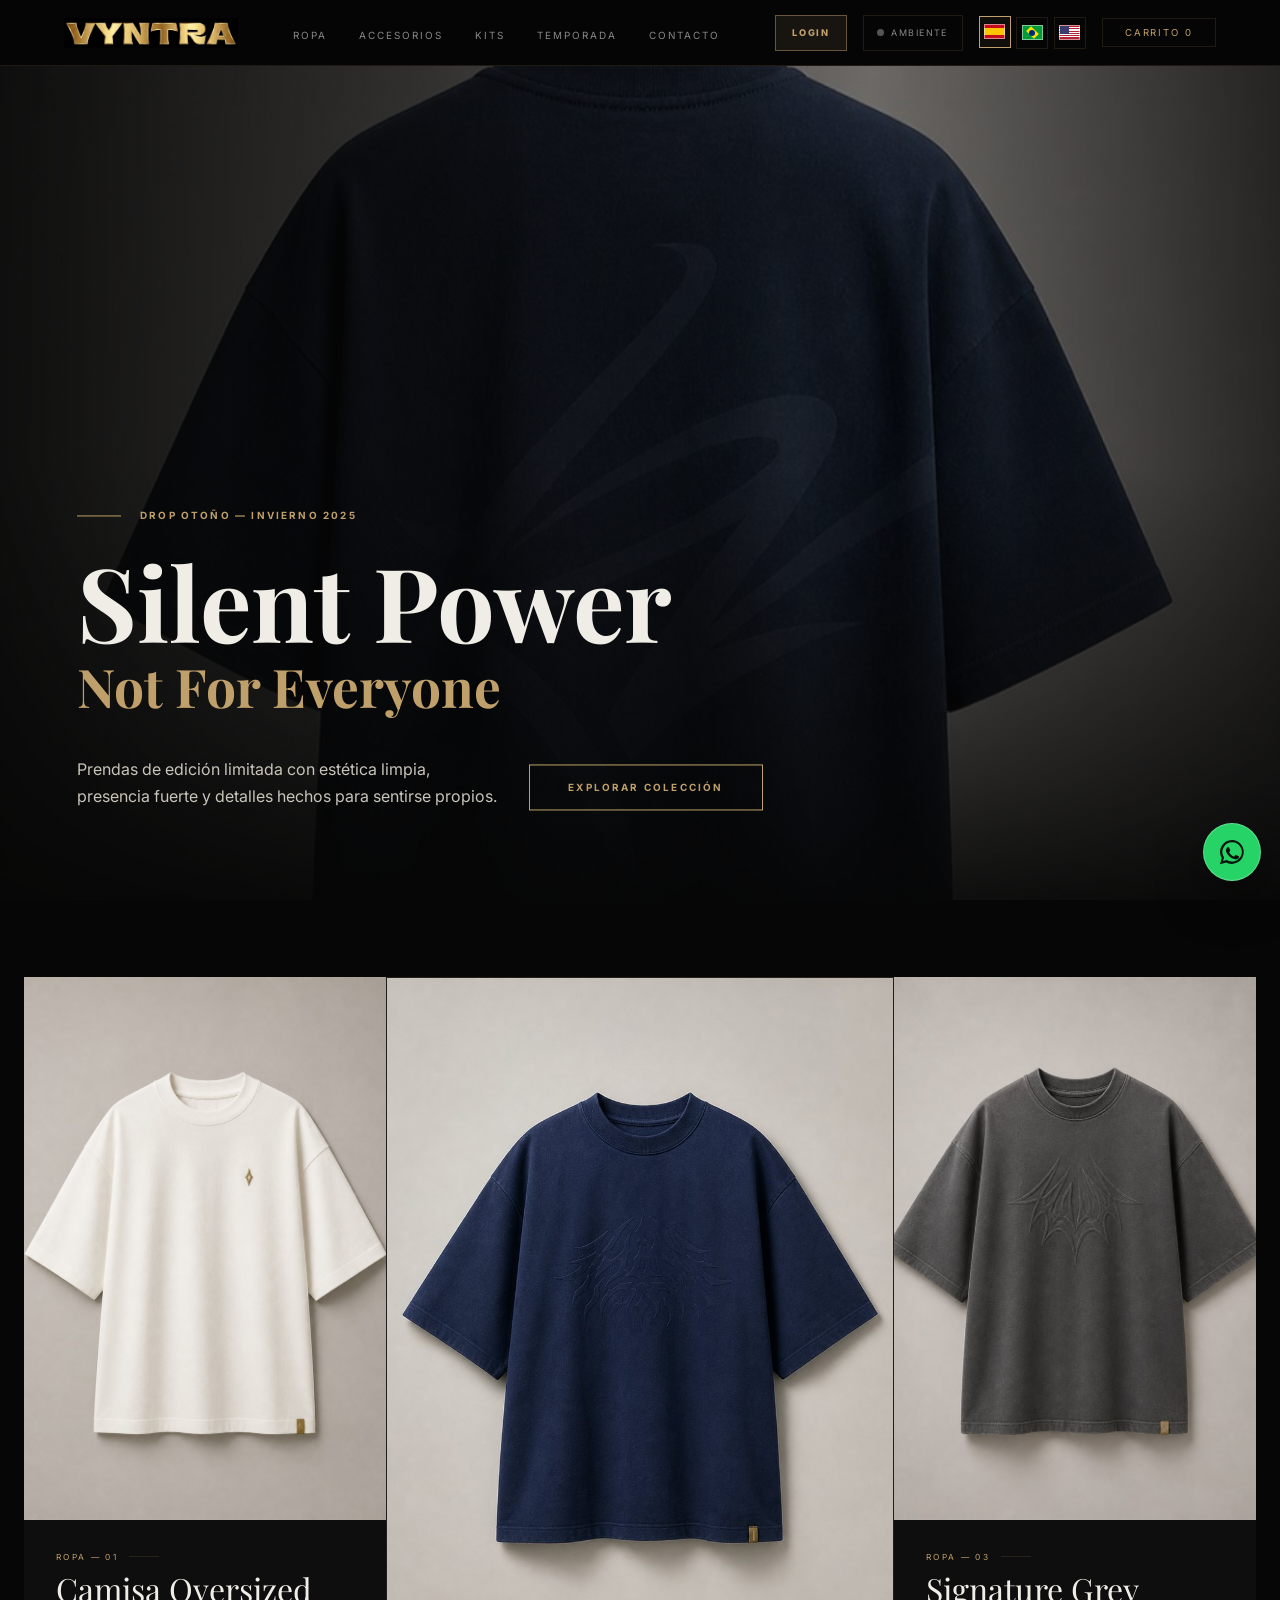
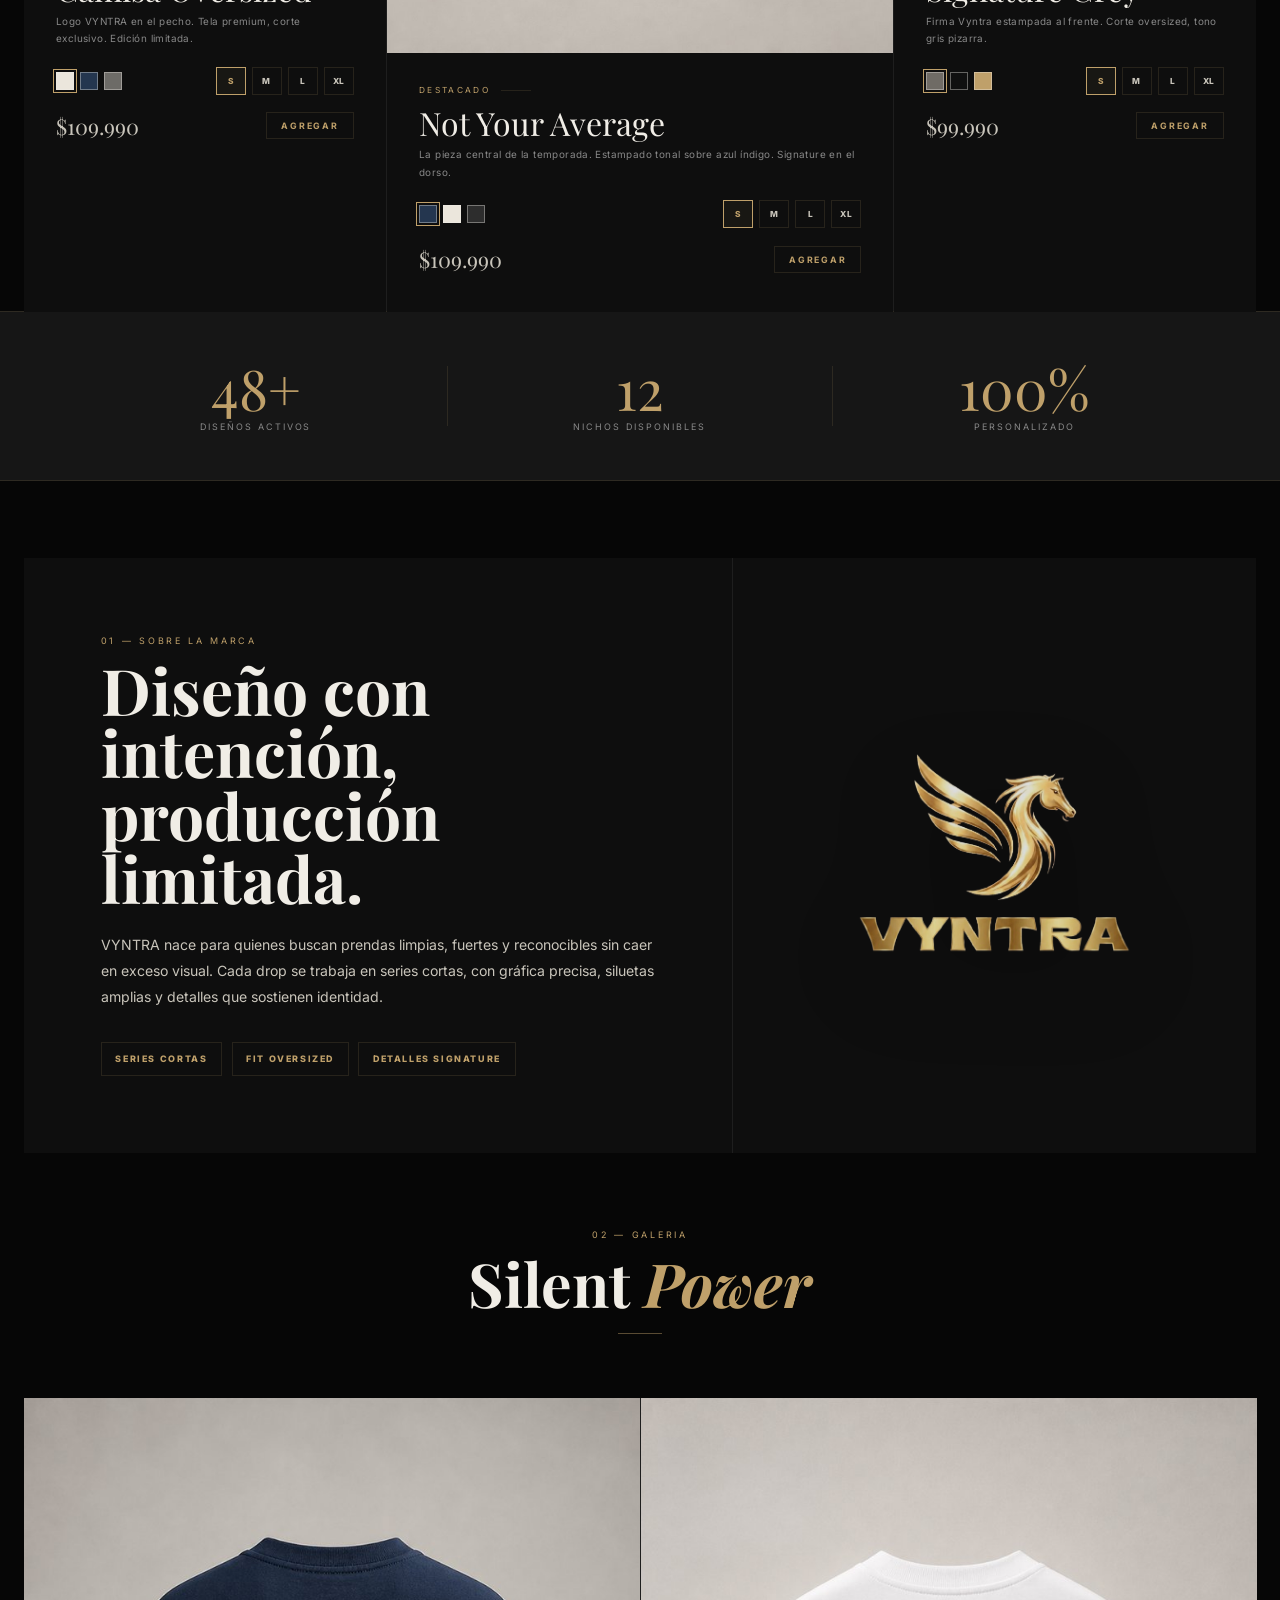
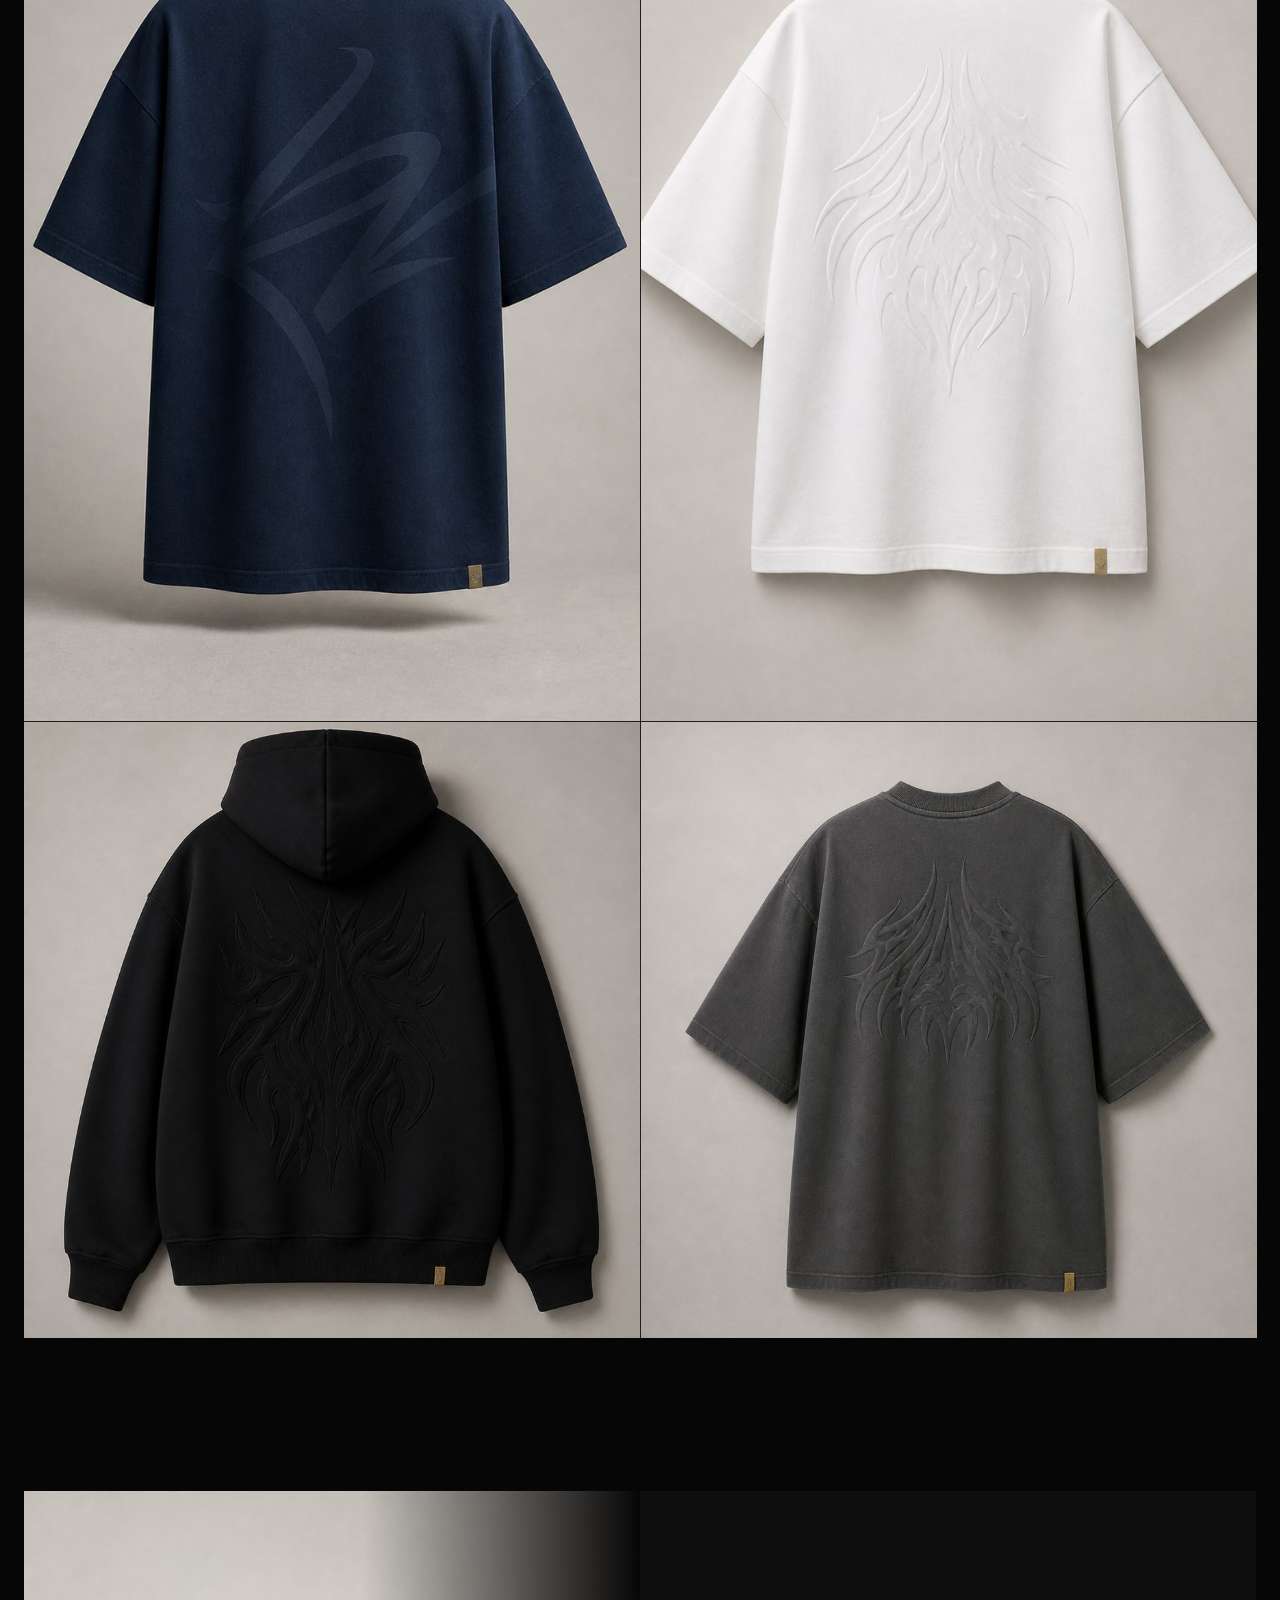
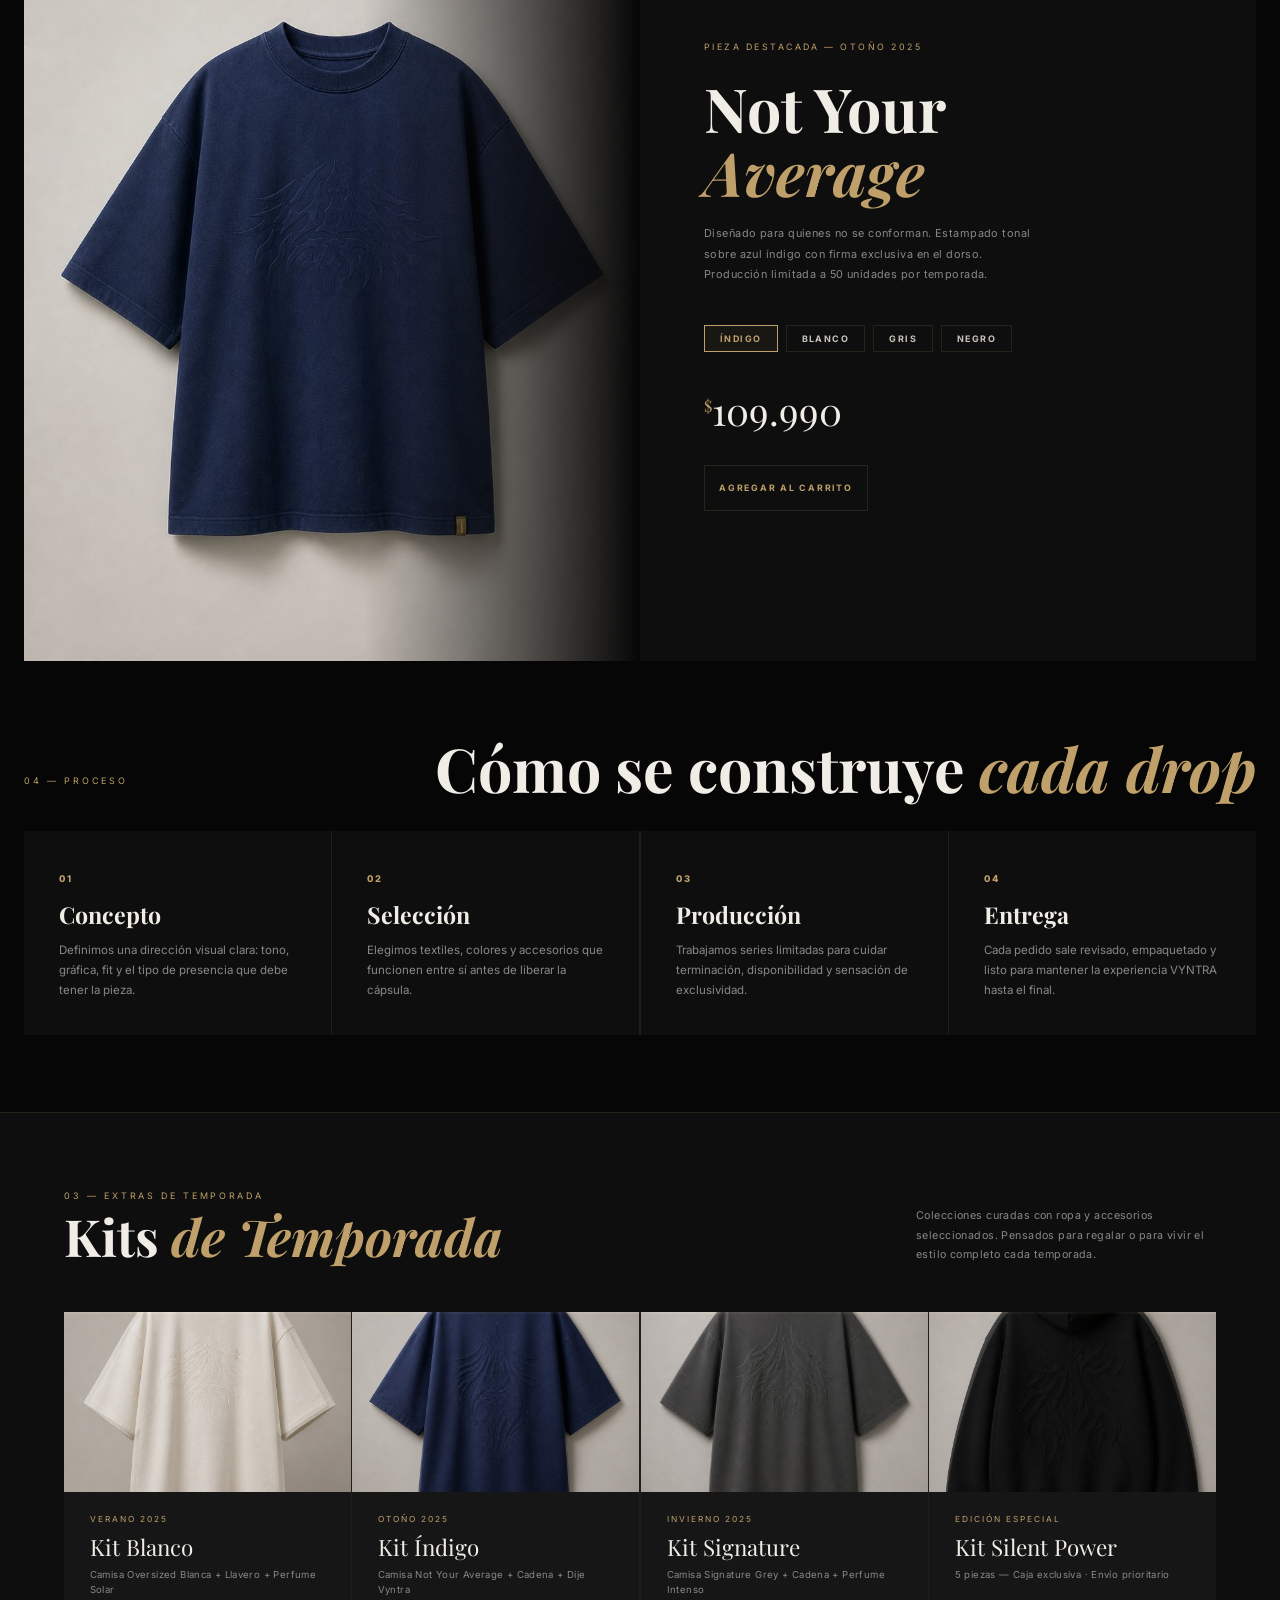
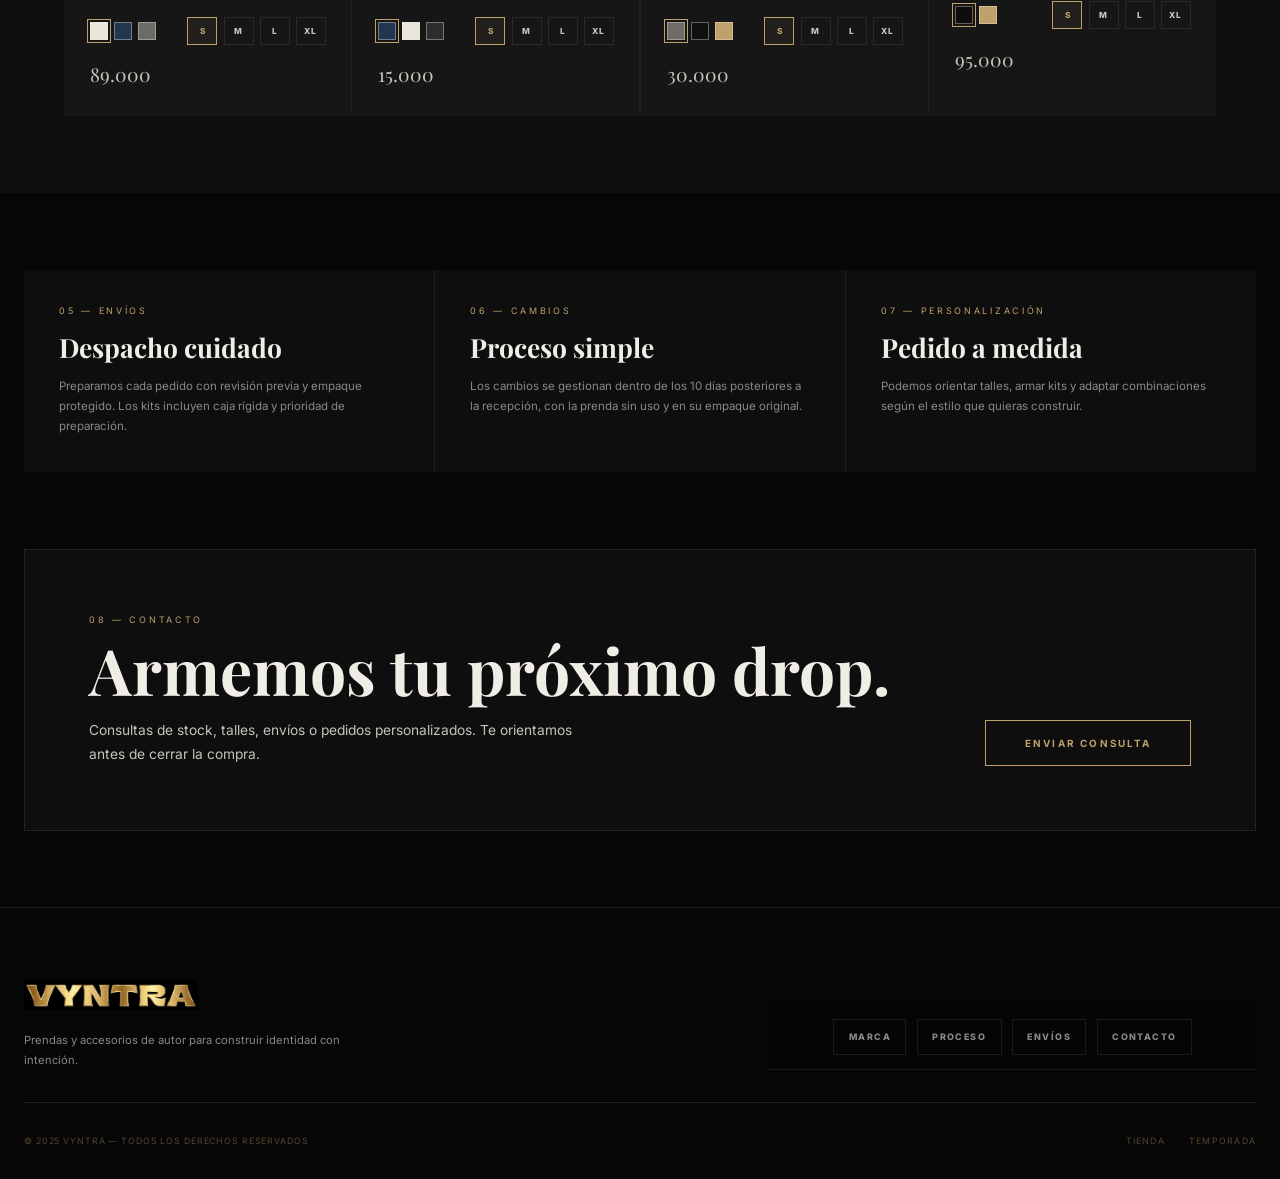
==== commit 7117ac3f: "Fix text encoding and WhatsApp icon" ====
--- a/index.html
+++ b/index.html
@@ -3,7 +3,7 @@
 <head>
 <meta charset="UTF-8">
 <meta name="viewport" content="width=device-width, initial-scale=1.0">
-<title>VYNTRA â€” Silent Power</title>
+<title>VYNTRA — Silent Power</title>
 <link href="https://fonts.googleapis.com/css2?family=Inter:wght@400;500;600;700;800&family=Playfair+Display:wght@600;700;800&display=swap" rel="stylesheet">
 <link rel="stylesheet" href="css/vyntra_noir.css">
 </head>
@@ -24,7 +24,7 @@
     
     <a class="nav-login-button nav-auth-link" href="login.php" data-auth-login>Login</a>
     <button class="nav-cta" type="button">Carrito <span class="cart-count">0</span></button>
-    <button class="nav-ham" type="button" aria-label="Abrir menÃº" aria-controls="menu-mobile" aria-expanded="false">â˜°</button>
+    <button class="nav-ham" type="button" aria-label="Abrir menú" aria-controls="menu-mobile" aria-expanded="false">&#9776;</button>
   </div>
 </nav>
 <div class="mob" id="menu-mobile">
@@ -39,16 +39,16 @@
   <div class="hero-content">
     <div class="hero-eyebrow">
       <div class="eyebrow-line"></div>
-      <span class="eyebrow-text">Drop OtoÃ±o â€” Invierno 2025</span>
+      <span class="eyebrow-text">Drop Otoño — Invierno 2025</span>
     </div>
     <h1 class="hero-h1">
       <span>Silent Power</span>
       <span class="gold">Not For Everyone</span>
     </h1>
     <div class="hero-row">
-      <p class="hero-desc">Prendas de ediciÃ³n limitada con estÃ©tica limpia, presencia fuerte y detalles hechos para sentirse propios.</p>
+      <p class="hero-desc">Prendas de edición limitada con estética limpia, presencia fuerte y detalles hechos para sentirse propios.</p>
       <div class="hero-actions">
-        <a class="btn-outline-g" href="ropa.html">Explorar colecciÃ³n</a>
+        <a class="btn-outline-g" href="ropa.html">Explorar colección</a>
         
       </div>
     </div>
@@ -60,9 +60,9 @@
   <div class="prod">
     <div class="prod-img"><img src="images/products/camisa-oversized-blanca-front.jpg" alt="Camisa Oversized Blanca"></div>
     <div class="prod-body">
-      <div class="prod-tag">Ropa â€” 01</div>
+      <div class="prod-tag">Ropa — 01</div>
       <div class="prod-name">Camisa Oversized</div>
-      <div class="prod-desc">Logo VYNTRA en el pecho. Tela premium, corte exclusivo. EdiciÃ³n limitada.</div>
+      <div class="prod-desc">Logo VYNTRA en el pecho. Tela premium, corte exclusivo. Edición limitada.</div>
       <div class="prod-bottom">
         <span class="prod-price">$109.990</span>
         <button class="prod-add" type="button">Agregar</button>
@@ -74,7 +74,7 @@
     <div class="prod-body">
       <div class="prod-tag">Destacado</div>
       <div class="prod-name">Not Your Average</div>
-      <div class="prod-desc">La pieza central de la temporada. Estampado tonal sobre azul Ã­ndigo. Signature en el dorso.</div>
+      <div class="prod-desc">La pieza central de la temporada. Estampado tonal sobre azul índigo. Signature en el dorso.</div>
       <div class="prod-bottom">
         <span class="prod-price">$109.990</span>
         <button class="prod-add" type="button">Agregar</button>
@@ -84,7 +84,7 @@
   <div class="prod">
     <div class="prod-img"><img src="images/products/signature-grey-front.jpg" alt="Signature Grey"></div>
     <div class="prod-body">
-      <div class="prod-tag">Ropa â€” 03</div>
+      <div class="prod-tag">Ropa — 03</div>
       <div class="prod-name">Signature Grey</div>
       <div class="prod-desc">Firma Vyntra estampada al frente. Corte oversized, tono gris pizarra.</div>
       <div class="prod-bottom">
@@ -99,7 +99,7 @@
 <div class="strip">
   <div class="strip-item">
     <span class="strip-num">48+</span>
-    <span class="strip-lbl">DiseÃ±os activos</span>
+    <span class="strip-lbl">Diseños activos</span>
   </div>
   <div class="strip-div"></div>
   <div class="strip-item">
@@ -116,9 +116,9 @@
 <!-- BRAND STORY -->
 <section class="brand-section" id="sobre">
   <div class="brand-copy">
-    <span class="sec-tag">01 â€” Sobre la marca</span>
-    <h2 class="brand-title">DiseÃ±o con intenciÃ³n, producciÃ³n limitada.</h2>
-    <p>VYNTRA nace para quienes buscan prendas limpias, fuertes y reconocibles sin caer en exceso visual. Cada drop se trabaja en series cortas, con grÃ¡fica precisa, siluetas amplias y detalles que sostienen identidad.</p>
+    <span class="sec-tag">01 — Sobre la marca</span>
+    <h2 class="brand-title">Diseño con intención, producción limitada.</h2>
+    <p>VYNTRA nace para quienes buscan prendas limpias, fuertes y reconocibles sin caer en exceso visual. Cada drop se trabaja en series cortas, con gráfica precisa, siluetas amplias y detalles que sostienen identidad.</p>
     <div class="brand-points">
       <span>Series cortas</span>
       <span>Fit oversized</span>
@@ -133,7 +133,7 @@
 <!-- Galeria -->
 <section class="gallery" id="gallery">
   <div class="sec-head">
-    <span class="sec-tag">02 â€” Galeria</span>
+    <span class="sec-tag">02 — Galeria</span>
     <h2 class="sec-h2">Silent <em>Power</em></h2>
     <div class="sec-rule"></div>
   </div>
@@ -151,7 +151,7 @@
     <div class="lb-card square">
       <img src="images/products/hoodie-silent-power-hover.jpg" alt="VYNTRA Silent Power">
       <div class="lb-overlay"></div>
-      <div class="lb-label"><span class="lb-label-text">VYNTRA â€” Not For Everyone</span></div>
+      <div class="lb-label"><span class="lb-label-text">VYNTRA — Not For Everyone</span></div>
     </div>
     <div class="lb-card square">
       <img src="images/products/signature-grey-hover.jpg" alt="Signature hanger">
@@ -167,11 +167,11 @@
     <img src="images/products/not-average-indigo-front.jpg" alt="Not Your Average">
   </div>
   <div class="editorial-info">
-    <div class="ed-overline">Pieza Destacada â€” OtoÃ±o 2025</div>
+    <div class="ed-overline">Pieza Destacada — Otoño 2025</div>
     <h2 class="ed-h2">Not Your<em>Average</em></h2>
-    <p class="ed-body">DiseÃ±ado para quienes no se conforman. Estampado tonal sobre azul Ã­ndigo con firma exclusiva en el dorso. ProducciÃ³n limitada a 50 unidades por temporada.</p>
+    <p class="ed-body">Diseñado para quienes no se conforman. Estampado tonal sobre azul índigo con firma exclusiva en el dorso. Producción limitada a 50 unidades por temporada.</p>
     <div class="ed-options">
-      <button class="ed-opt active" type="button">Ãndigo</button>
+      <button class="ed-opt active" type="button">Índigo</button>
       <button class="ed-opt" type="button">Blanco</button>
       <button class="ed-opt" type="button">Gris</button>
       <button class="ed-opt" type="button">Negro</button>
@@ -186,24 +186,24 @@
 <!-- PROCESS -->
 <section class="process-section" id="proceso">
   <div class="process-head">
-    <span class="sec-tag">04 â€” Proceso</span>
-    <h2 class="sec-h2">CÃ³mo se construye <em>cada drop</em></h2>
+    <span class="sec-tag">04 — Proceso</span>
+    <h2 class="sec-h2">Cómo se construye <em>cada drop</em></h2>
   </div>
   <div class="process-grid">
     <article>
       <span>01</span>
       <h3>Concepto</h3>
-      <p>Definimos una direcciÃ³n visual clara: tono, grÃ¡fica, fit y el tipo de presencia que debe tener la pieza.</p>
+      <p>Definimos una dirección visual clara: tono, gráfica, fit y el tipo de presencia que debe tener la pieza.</p>
     </article>
     <article>
       <span>02</span>
-      <h3>SelecciÃ³n</h3>
-      <p>Elegimos textiles, colores y accesorios que funcionen entre sÃ­ antes de liberar la cÃ¡psula.</p>
+      <h3>Selección</h3>
+      <p>Elegimos textiles, colores y accesorios que funcionen entre sí antes de liberar la cápsula.</p>
     </article>
     <article>
       <span>03</span>
-      <h3>ProducciÃ³n</h3>
-      <p>Trabajamos series limitadas para cuidar terminaciÃ³n, disponibilidad y sensaciÃ³n de exclusividad.</p>
+      <h3>Producción</h3>
+      <p>Trabajamos series limitadas para cuidar terminación, disponibilidad y sensación de exclusividad.</p>
     </article>
     <article>
       <span>04</span>
@@ -217,7 +217,7 @@
 <section class="kits" id="kits">
   <div class="kits-top">
     <div>
-      <span class="sec-tag" style="text-align:left;display:block;margin-bottom:.6rem;">03 â€” Extras de Temporada</span>
+      <span class="sec-tag" style="text-align:left;display:block;margin-bottom:.6rem;">03 — Extras de Temporada</span>
       <h2 class="kits-h">Kits <em>de Temporada</em></h2>
     </div>
     <p class="kits-desc">Colecciones curadas con ropa y accesorios seleccionados. Pensados para regalar o para vivir el estilo completo cada temporada.</p>
@@ -235,10 +235,10 @@
     </div>
     <div class="kit">
       <div class="kit-bar"></div>
-      <div class="kit-img"><img src="images/products/not-average-indigo-front.jpg" alt="Kit Ãndigo"></div>
+      <div class="kit-img"><img src="images/products/not-average-indigo-front.jpg" alt="Kit Índigo"></div>
       <div class="kit-body">
-        <div class="kit-season">OtoÃ±o 2025</div>
-        <div class="kit-name">Kit Ãndigo</div>
+        <div class="kit-season">Otoño 2025</div>
+        <div class="kit-name">Kit Índigo</div>
         <div class="kit-items">Camisa Not Your Average + Cadena + Dije Vyntra</div>
         <div class="kit-price">15.000</div>
       </div>
@@ -257,9 +257,9 @@
       <div class="kit-bar"></div>
       <div class="kit-img"><img src="images/products/hoodie-silent-power-front.jpg" alt="Kit Dark"></div>
       <div class="kit-body">
-        <div class="kit-season">EdiciÃ³n Especial</div>
+        <div class="kit-season">Edición Especial</div>
         <div class="kit-name">Kit Silent Power</div>
-        <div class="kit-items">5 piezas â€” Caja exclusiva Â· EnvÃ­o prioritario</div>
+        <div class="kit-items">5 piezas — Caja exclusiva · Envío prioritario</div>
         <div class="kit-price">95.000</div>
       </div>
     </div>
@@ -269,28 +269,28 @@
 <!-- SERVICES -->
 <section class="service-section" id="envios">
   <div class="service-card">
-    <span class="sec-tag">05 â€” EnvÃ­os</span>
+    <span class="sec-tag">05 — Envíos</span>
     <h3>Despacho cuidado</h3>
-    <p>Preparamos cada pedido con revisiÃ³n previa y empaque protegido. Los kits incluyen caja rÃ­gida y prioridad de preparaciÃ³n.</p>
+    <p>Preparamos cada pedido con revisión previa y empaque protegido. Los kits incluyen caja rígida y prioridad de preparación.</p>
   </div>
   <div class="service-card" id="devoluciones">
-    <span class="sec-tag">06 â€” Cambios</span>
+    <span class="sec-tag">06 — Cambios</span>
     <h3>Proceso simple</h3>
-    <p>Los cambios se gestionan dentro de los 10 dÃ­as posteriores a la recepciÃ³n, con la prenda sin uso y en su empaque original.</p>
+    <p>Los cambios se gestionan dentro de los 10 días posteriores a la recepción, con la prenda sin uso y en su empaque original.</p>
   </div>
   <div class="service-card">
-    <span class="sec-tag">07 â€” PersonalizaciÃ³n</span>
+    <span class="sec-tag">07 — Personalización</span>
     <h3>Pedido a medida</h3>
-    <p>Podemos orientar talles, armar kits y adaptar combinaciones segÃºn el estilo que quieras construir.</p>
+    <p>Podemos orientar talles, armar kits y adaptar combinaciones según el estilo que quieras construir.</p>
   </div>
 </section>
 
 <!-- CONTACT CTA -->
 <section class="contact-band" id="contacto">
   <div>
-    <span class="sec-tag">08 â€” Contacto</span>
-    <h2>Armemos tu prÃ³ximo drop.</h2>
-    <p>Consultas de stock, talles, envÃ­os o pedidos personalizados. Te orientamos antes de cerrar la compra.</p>
+    <span class="sec-tag">08 — Contacto</span>
+    <h2>Armemos tu próximo drop.</h2>
+    <p>Consultas de stock, talles, envíos o pedidos personalizados. Te orientamos antes de cerrar la compra.</p>
   </div>
   <a class="btn-outline-g" href="contacto.html">Enviar consulta</a>
 </section>
@@ -299,18 +299,18 @@
   <div class="foot-main">
     <div class="foot-brand">
       <span class="foot-brand-logo"><img src="images/logoprincipaltexto.png" alt="VYNTRA"></span>
-      <p class="foot-desc">Prendas y accesorios de autor para construir identidad con intenciÃ³n.</p>
+      <p class="foot-desc">Prendas y accesorios de autor para construir identidad con intención.</p>
     </div>
     <nav class="foot-nav" aria-label="Secciones del sitio">
       <a href="#sobre">Marca</a>
       
       <a href="#proceso">Proceso</a>
-      <a href="#envios">EnvÃ­os</a>
+      <a href="#envios">Envíos</a>
       <a href="#contacto">Contacto</a>
     </nav>
   </div>
   <div class="foot-bottom">
-    <span class="foot-copy">Â© 2025 VYNTRA â€” Todos los derechos reservados</span>
+    <span class="foot-copy">© 2025 VYNTRA — Todos los derechos reservados</span>
     <div class="foot-soc"><a href="ropa.html">Tienda</a><a href="temporada.html">Temporada</a></div>
   </div>
 </footer>
--- a/css/vyntra_noir.css
+++ b/css/vyntra_noir.css
@@ -2392,10 +2392,13 @@
 }
 
 .whatsapp-float::before {
-  content: 'WA';
-  font-weight: 900;
-  font-size: .8rem;
-  letter-spacing: .04em;
+  content: '';
+  width: 30px;
+  height: 30px;
+  display: block;
+  background: currentColor;
+  -webkit-mask: url("data:image/svg+xml,%3Csvg xmlns='http://www.w3.org/2000/svg' viewBox='0 0 32 32'%3E%3Cpath d='M16.04 3.2A12.74 12.74 0 0 0 5.12 22.5L3.2 29l6.66-1.78A12.74 12.74 0 1 0 16.04 3.2Zm0 2.35a10.39 10.39 0 0 1 8.82 15.87 10.37 10.37 0 0 1-13.94 3.43l-.48-.29-3.95 1.06 1.05-3.84-.31-.5A10.39 10.39 0 0 1 16.04 5.55Zm-4.42 5.4c-.23 0-.6.09-.92.43-.32.35-1.2 1.18-1.2 2.88s1.23 3.34 1.4 3.57c.17.23 2.38 3.8 5.87 5.17 2.9 1.14 3.5.91 4.13.85.63-.06 2.03-.83 2.32-1.63.29-.8.29-1.49.2-1.63-.09-.14-.32-.23-.66-.4-.35-.18-2.03-1-2.35-1.12-.32-.12-.55-.17-.78.17-.23.34-.9 1.12-1.1 1.35-.2.23-.4.26-.75.09-.35-.17-1.46-.54-2.78-1.72-1.03-.92-1.72-2.05-1.92-2.4-.2-.35-.02-.54.15-.71.15-.15.35-.4.52-.6.17-.2.23-.35.35-.58.12-.23.06-.43-.03-.6-.09-.17-.78-1.88-1.07-2.58-.28-.67-.57-.58-.78-.59h-.6Z'/%3E%3C/svg%3E") center / contain no-repeat;
+  mask: url("data:image/svg+xml,%3Csvg xmlns='http://www.w3.org/2000/svg' viewBox='0 0 32 32'%3E%3Cpath d='M16.04 3.2A12.74 12.74 0 0 0 5.12 22.5L3.2 29l6.66-1.78A12.74 12.74 0 1 0 16.04 3.2Zm0 2.35a10.39 10.39 0 0 1 8.82 15.87 10.37 10.37 0 0 1-13.94 3.43l-.48-.29-3.95 1.06 1.05-3.84-.31-.5A10.39 10.39 0 0 1 16.04 5.55Zm-4.42 5.4c-.23 0-.6.09-.92.43-.32.35-1.2 1.18-1.2 2.88s1.23 3.34 1.4 3.57c.17.23 2.38 3.8 5.87 5.17 2.9 1.14 3.5.91 4.13.85.63-.06 2.03-.83 2.32-1.63.29-.8.29-1.49.2-1.63-.09-.14-.32-.23-.66-.4-.35-.18-2.03-1-2.35-1.12-.32-.12-.55-.17-.78.17-.23.34-.9 1.12-1.1 1.35-.2.23-.4.26-.75.09-.35-.17-1.46-.54-2.78-1.72-1.03-.92-1.72-2.05-1.92-2.4-.2-.35-.02-.54.15-.71.15-.15.35-.4.52-.6.17-.2.23-.35.35-.58.12-.23.06-.43-.03-.6-.09-.17-.78-1.88-1.07-2.58-.28-.67-.57-.58-.78-.59h-.6Z'/%3E%3C/svg%3E") center / contain no-repeat;
 }
 
 .whatsapp-float span {
